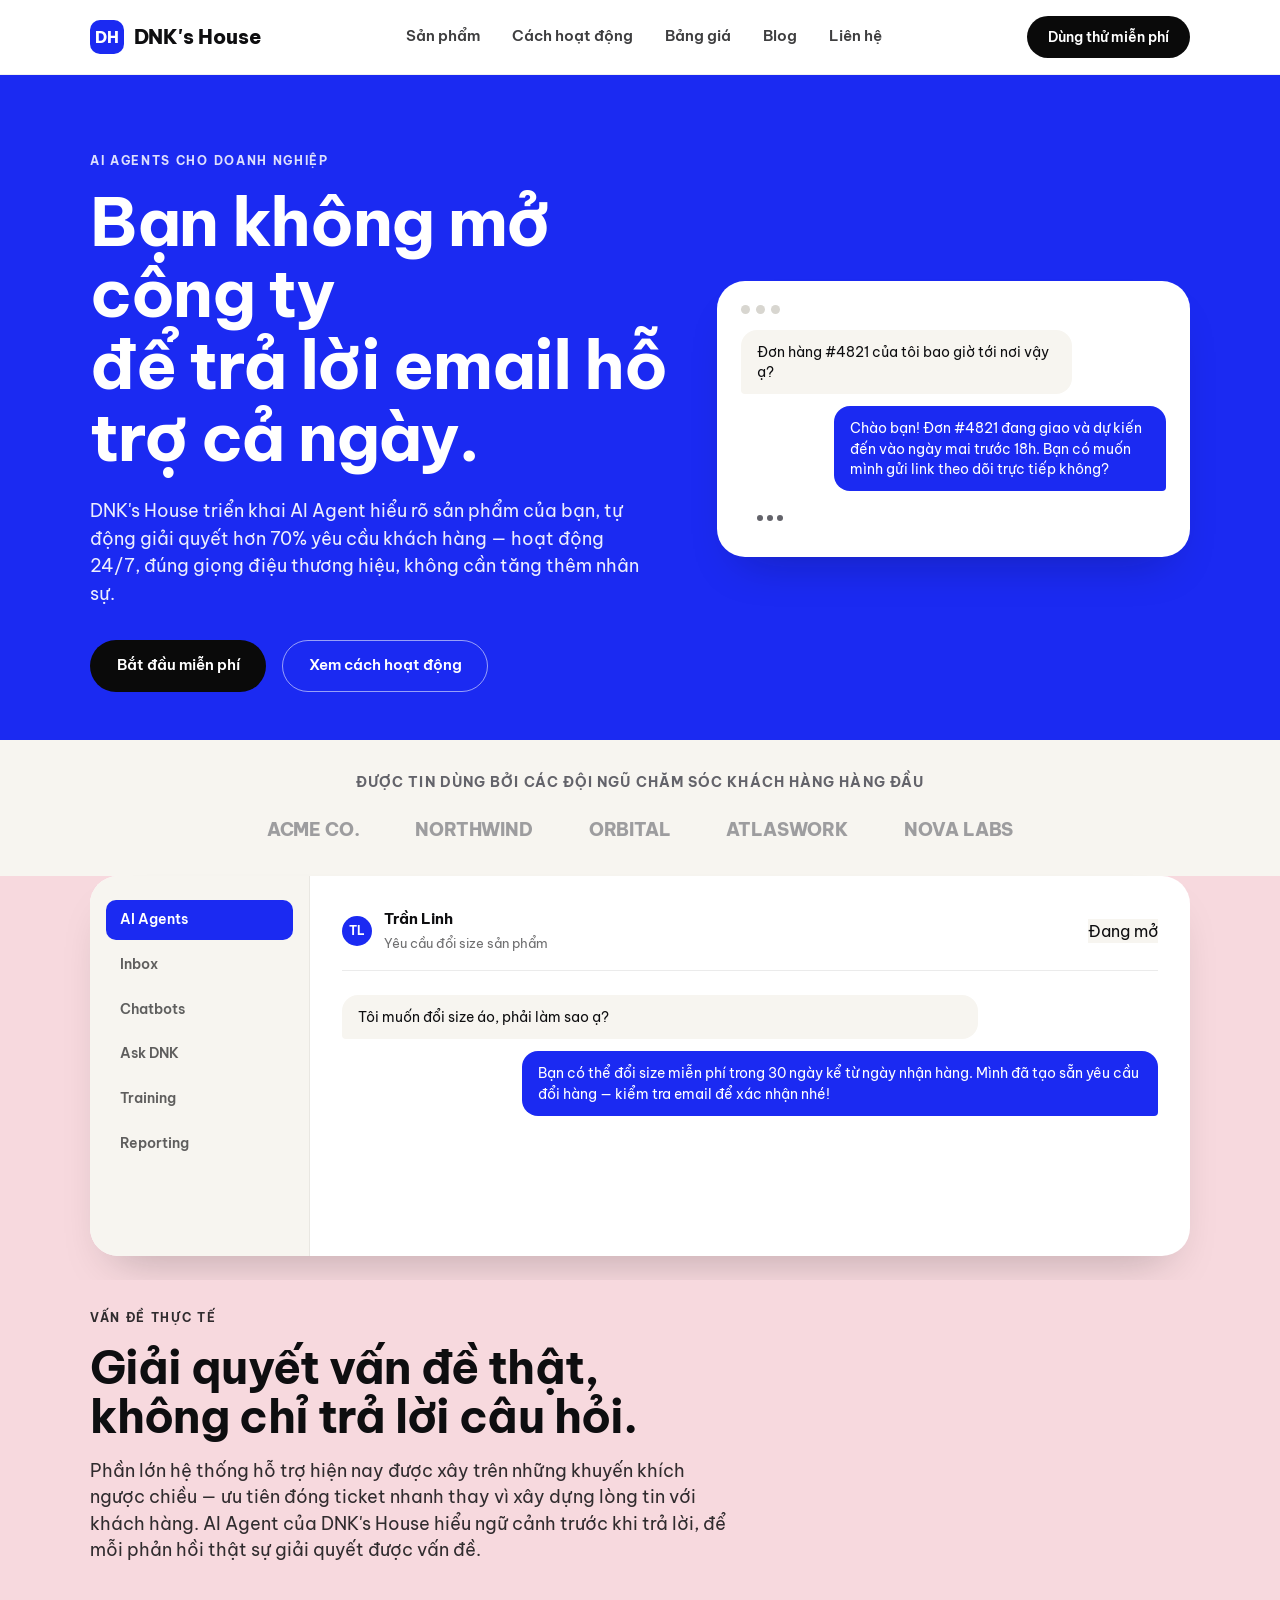
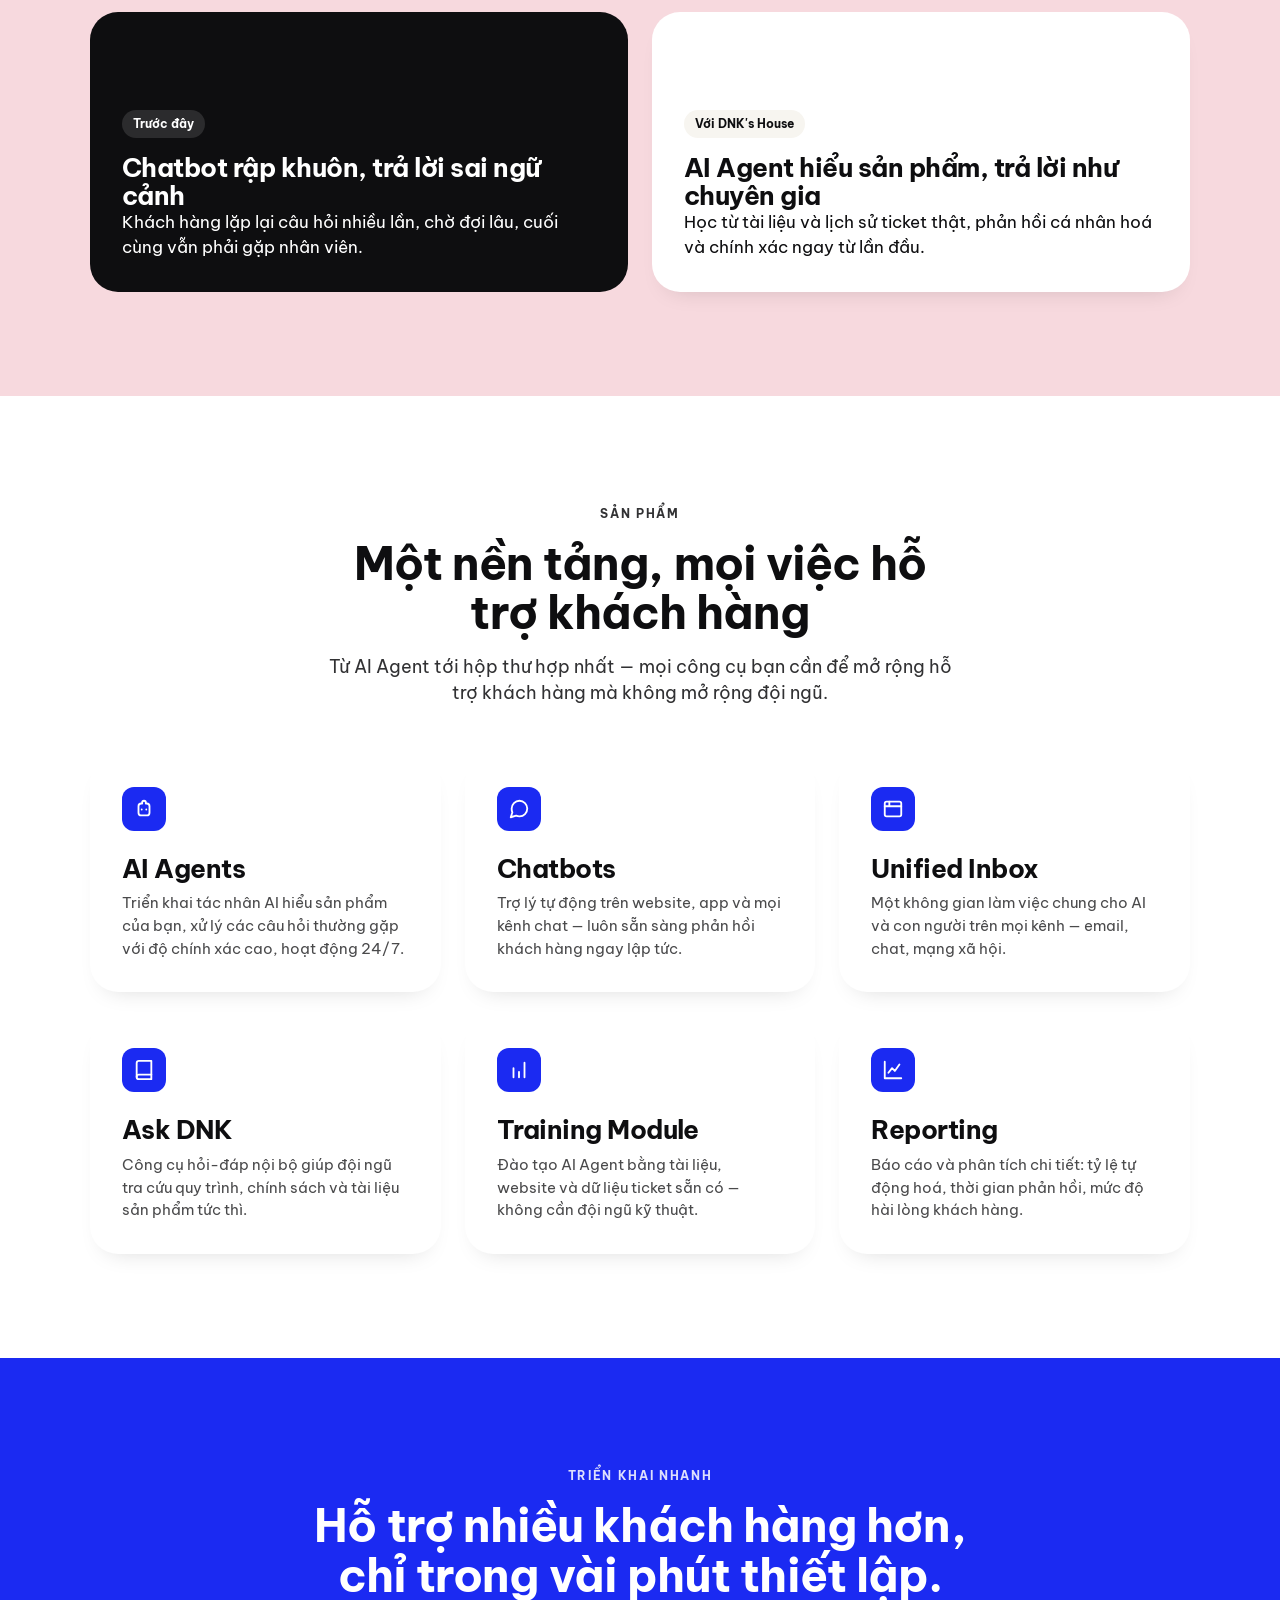
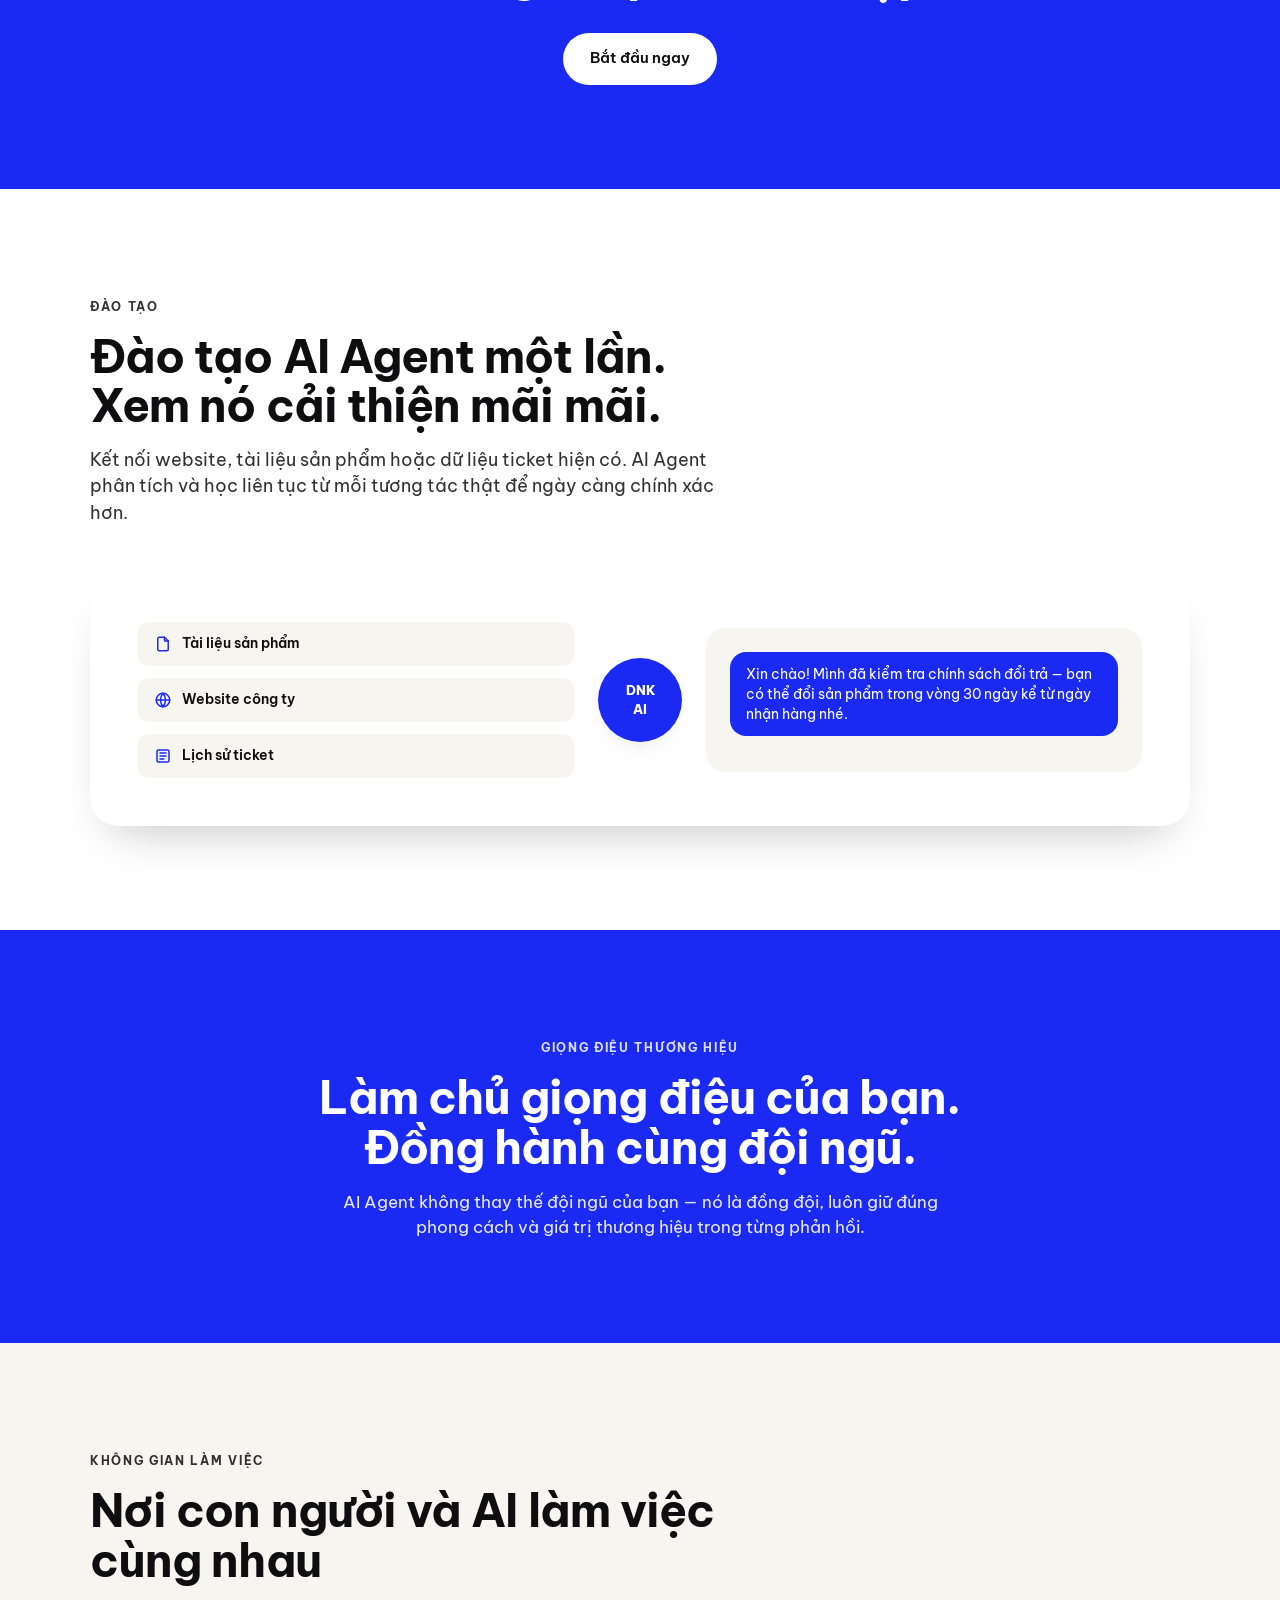
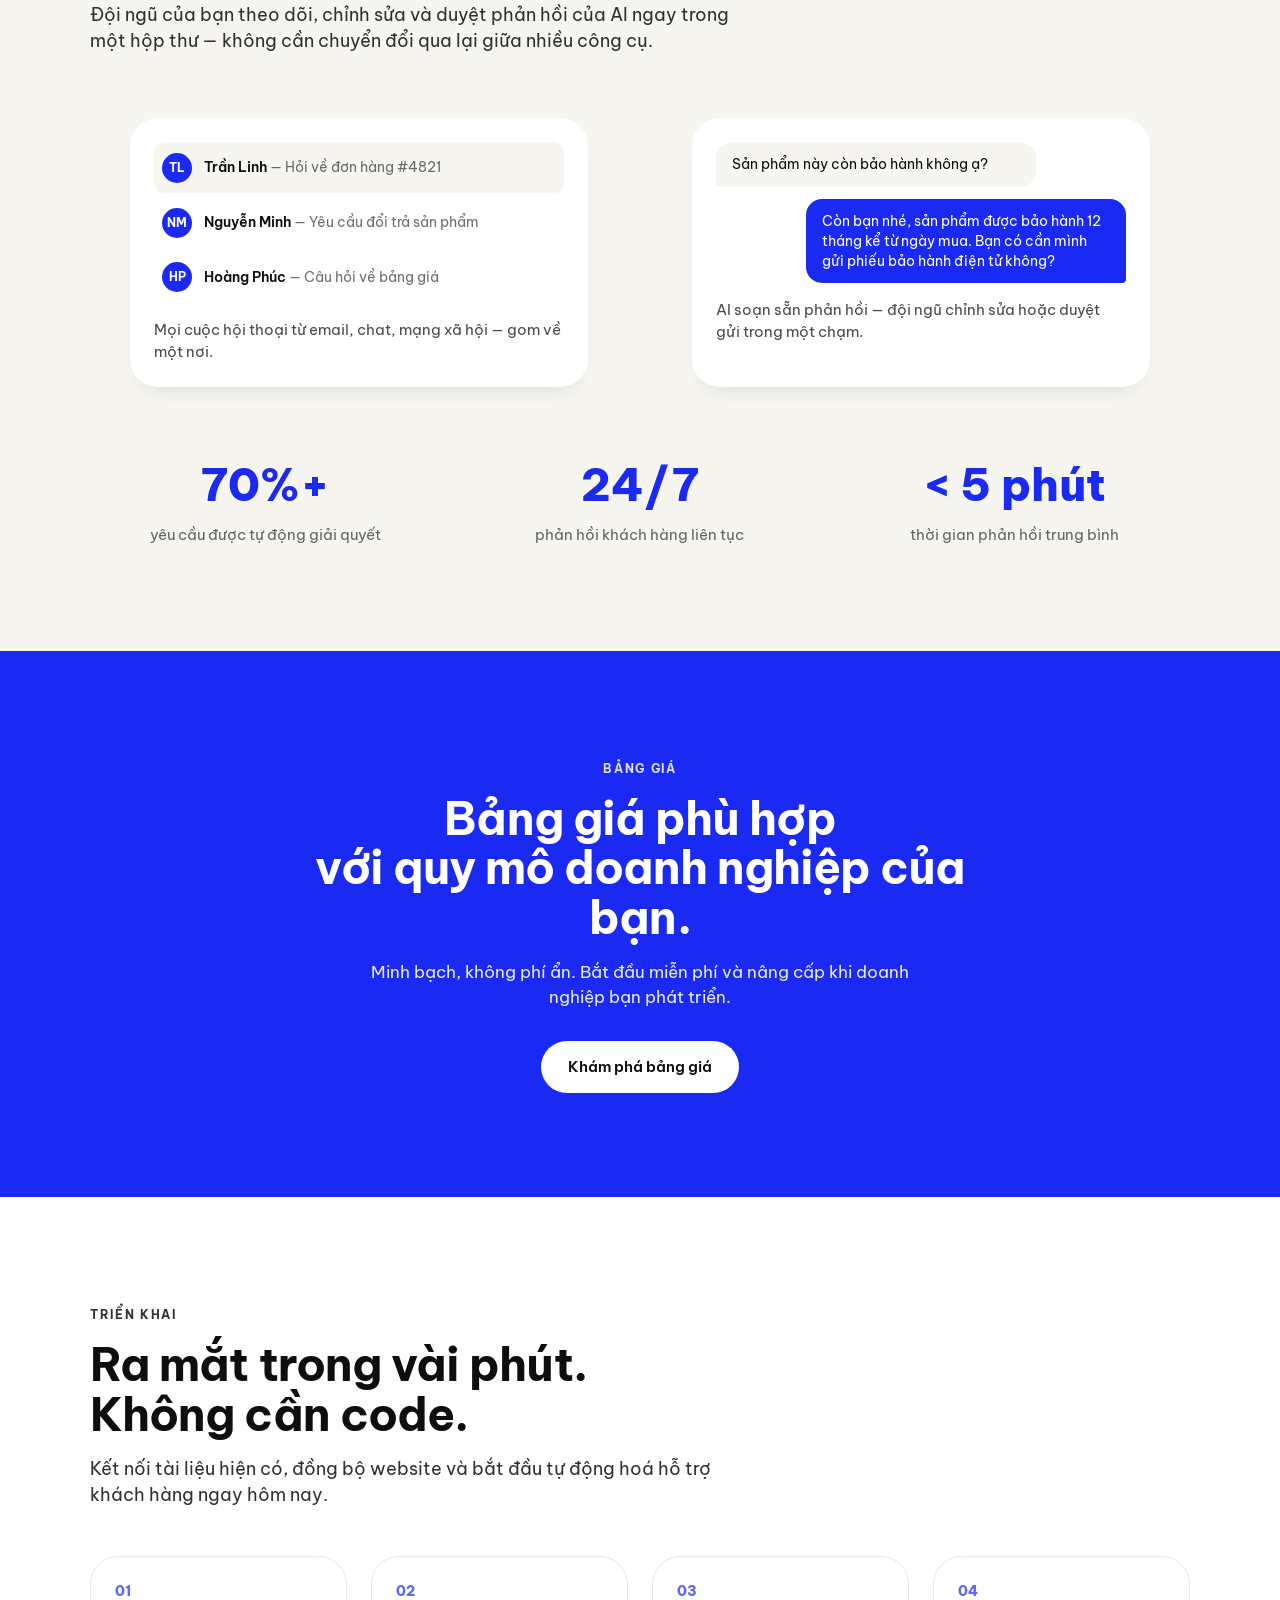
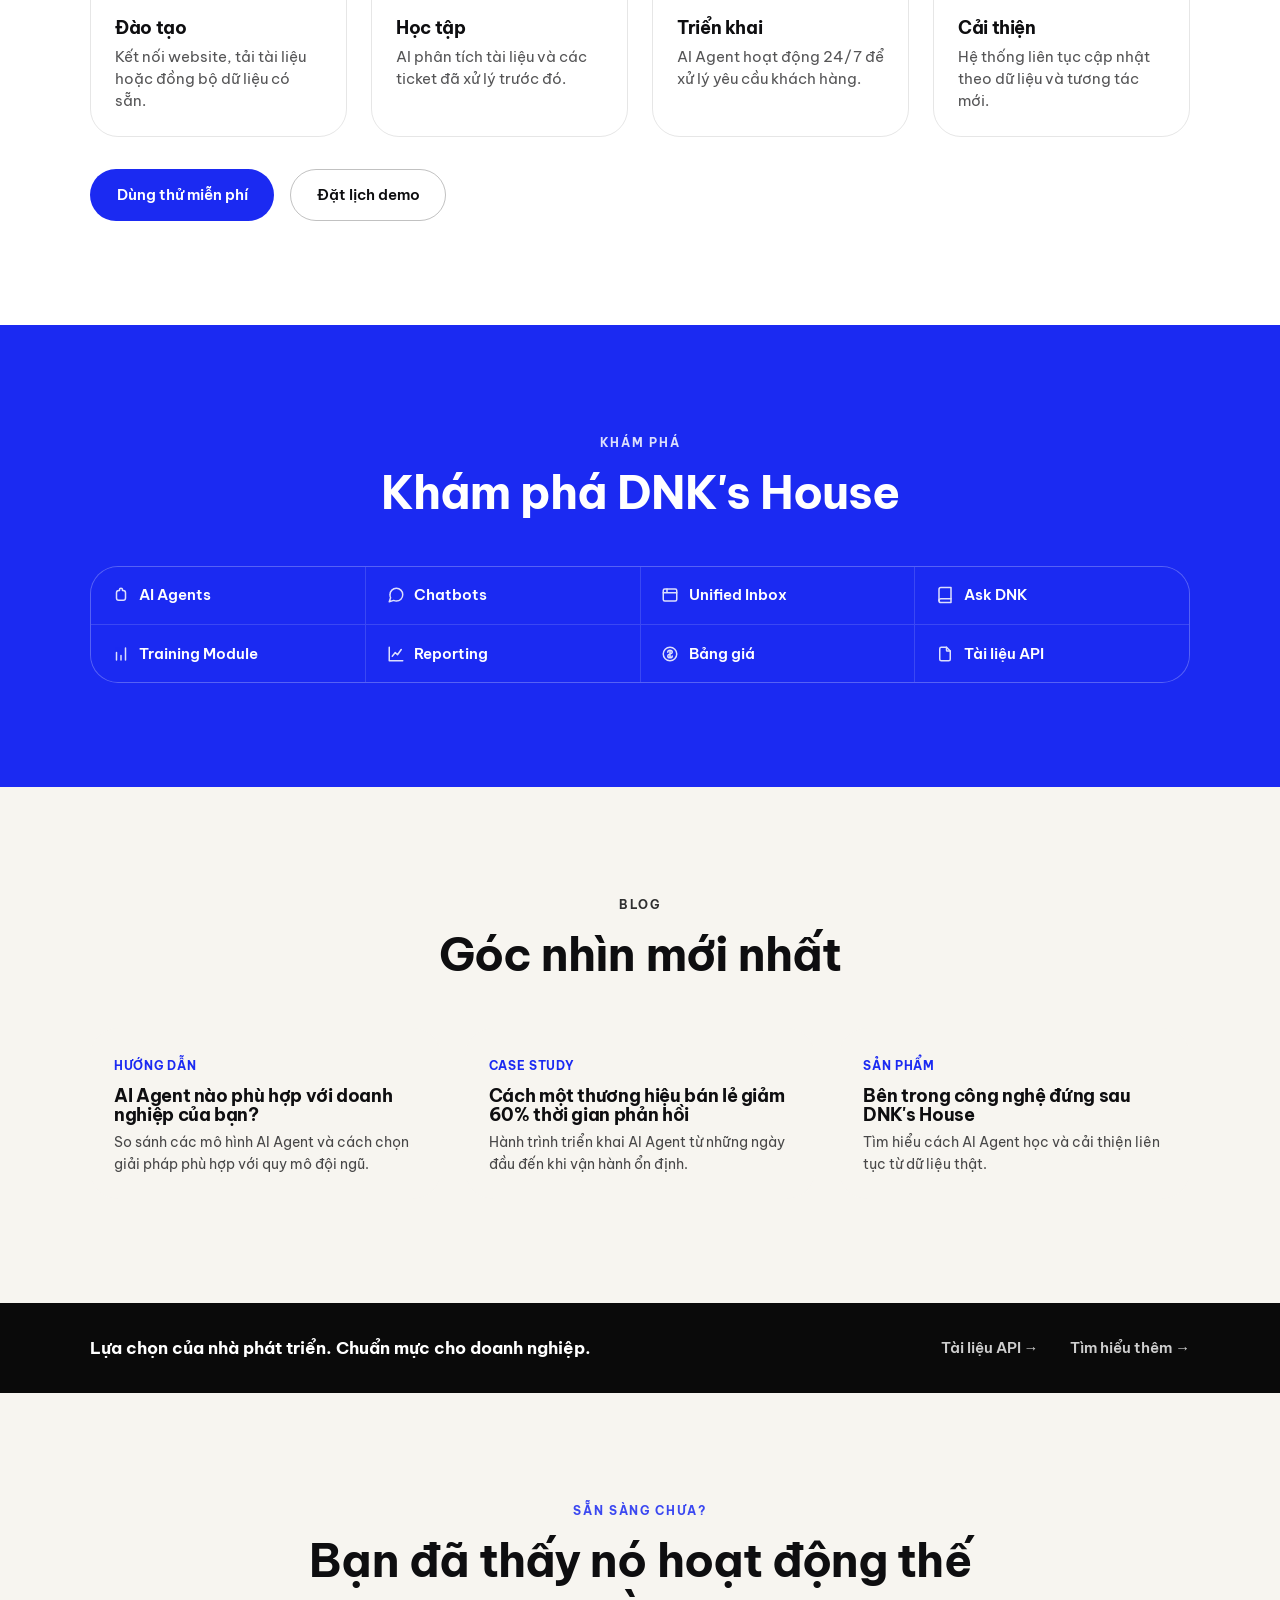
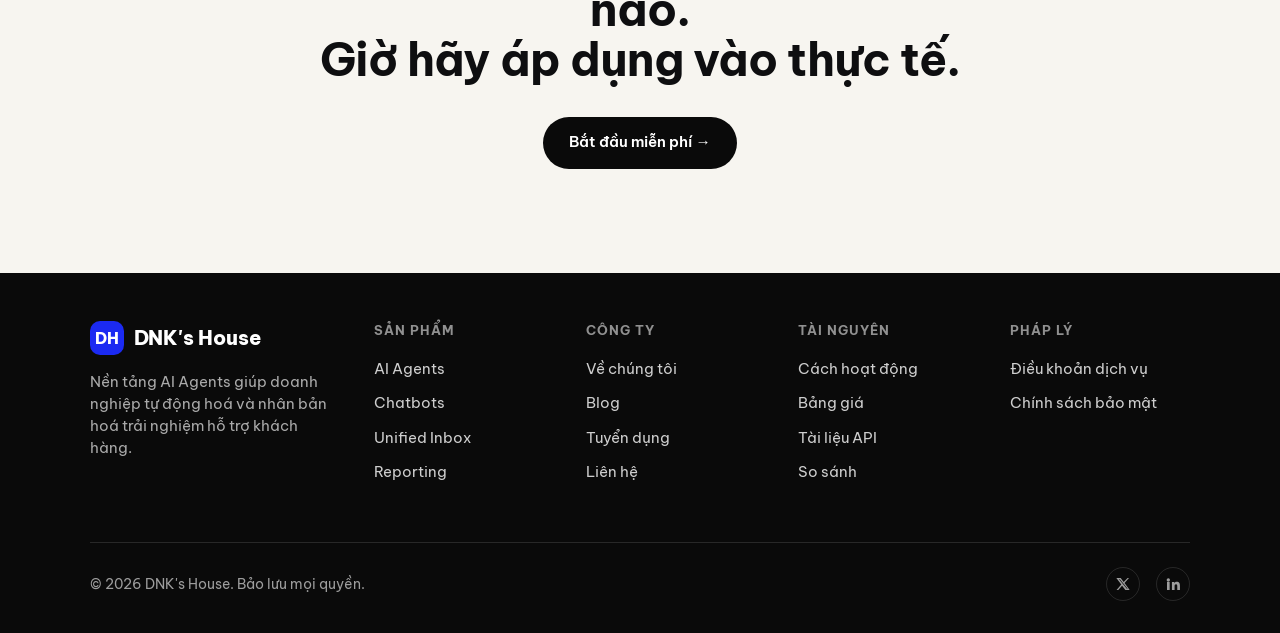
==== index.html @ c5219c75 "Khởi tạo website" ====
<!DOCTYPE html>
<html lang="vi">

<head>
  <meta charset="UTF-8" />
  <meta name="viewport" content="width=device-width, initial-scale=1.0" />
  <title>DNK's House — AI Agents cho doanh nghiệp</title>
  <meta name="description"
    content="DNK's House triển khai AI Agent hiểu sản phẩm của bạn, tự động giải quyết hơn 70% yêu cầu hỗ trợ khách hàng — hoạt động 24/7, đúng giọng thương hiệu." />
  <link rel="preconnect" href="https://fonts.googleapis.com">
  <link rel="preconnect" href="https://fonts.gstatic.com" crossorigin>
  <link href="https://fonts.googleapis.com/css2?family=Be+Vietnam+Pro:wght@400;500;600;700;800&display=swap"
    rel="stylesheet">
  <link rel="stylesheet" href="assets/css/tokens.css" />
  <link rel="stylesheet" href="assets/css/base.css" />
  <link rel="stylesheet" href="assets/css/components.css" />
</head>

<body>
  <a class="visually-hidden" href="#main">Bỏ qua tới nội dung chính</a>

  <header class="navbar">
    <div class="container">
      <a href="#" class="logo">
        <span class="logo-mark">DH</span>
        DNK's House
      </a>

      <nav class="nav-links" id="nav-links">
        <a href="#features">Sản phẩm</a>
        <a href="#how-it-works">Cách hoạt động</a>
        <a href="#pricing">Bảng giá</a>
        <a href="#insights">Blog</a>
        <a href="pages/contact.html">Liên hệ</a>
      </nav>

      <div class="nav-actions">
        <a href="pages/contact.html" class="btn btn-black btn-sm">Dùng thử miễn phí</a>
        <button class="nav-toggle" aria-label="Mở menu" aria-expanded="false" aria-controls="nav-links">
          <svg viewBox="0 0 24 24" fill="none" stroke="currentColor" stroke-width="2" stroke-linecap="round">
            <line x1="3" y1="6" x2="21" y2="6" />
            <line x1="3" y1="12" x2="21" y2="12" />
            <line x1="3" y1="18" x2="21" y2="18" />
          </svg>
        </button>
      </div>
    </div>
  </header>

  <main id="main">
    <!-- HERO -->
    <section class="section hero section-blue">
      <div class="container hero-grid">
        <div class="reveal">
          <span class="eyebrow">AI AGENTS CHO DOANH NGHIỆP</span>
          <h1>Bạn không mở công ty<br />để trả lời email hỗ trợ cả ngày.</h1>
          <p class="hero-sub">
            DNK's House triển khai AI Agent hiểu rõ sản phẩm của bạn, tự động giải quyết hơn 70% yêu cầu khách
            hàng — hoạt động 24/7, đúng giọng điệu thương hiệu, không cần tăng thêm nhân sự.
          </p>
          <div class="cta-row">
            <a href="pages/contact.html" class="btn btn-black">Bắt đầu miễn phí</a>
            <a href="#how-it-works" class="btn btn-outline-light">Xem cách hoạt động</a>
          </div>
        </div>

        <div class="hero-visual reveal" style="--reveal-delay:.15s">
          <div class="mockup-frame">
            <div class="mockup-dots"><span></span><span></span><span></span></div>
            <div class="chat-bubble from-user">Đơn hàng #4821 của tôi bao giờ tới nơi vậy ạ?</div>
            <div class="chat-bubble from-agent">Chào bạn! Đơn #4821 đang giao và dự kiến đến vào ngày mai trước
              18h. Bạn có muốn mình gửi link theo dõi trực tiếp không?</div>
            <div class="chat-typing"><span></span><span></span><span></span></div>
          </div>
        </div>
      </div>
    </section>

    <!-- LOGO STRIP -->
    <section class="section-cream logo-strip">
      <div class="container reveal">
        <p>Được tin dùng bởi các đội ngũ chăm sóc khách hàng hàng đầu</p>
        <div class="logo-row">
          <span>ACME CO.</span>
          <span>NORTHWIND</span>
          <span>ORBITAL</span>
          <span>ATLASWORK</span>
          <span>NOVA&nbsp;LABS</span>
        </div>
      </div>
    </section>

    <!-- PRODUCT SHOWCASE -->
    <section class="section-pink product-showcase">
      <div class="container reveal">
        <div class="product-frame">
          <aside class="product-sidebar">
            <div class="product-sidebar-item active">AI Agents</div>
            <div class="product-sidebar-item">Inbox</div>
            <div class="product-sidebar-item">Chatbots</div>
            <div class="product-sidebar-item">Ask DNK</div>
            <div class="product-sidebar-item">Training</div>
            <div class="product-sidebar-item">Reporting</div>
          </aside>
          <div class="product-panel">
            <div class="product-panel-header">
              <span class="avatar">TL</span>
              <div>
                <strong>Trần Linh</strong>
                <span class="product-panel-sub">Yêu cầu đổi size sản phẩm</span>
              </div>
              <span class="tag" style="margin-left:auto;background:var(--color-cream)">Đang mở</span>
            </div>
            <div class="chat-bubble from-user">Tôi muốn đổi size áo, phải làm sao ạ?</div>
            <div class="chat-bubble from-agent">Bạn có thể đổi size miễn phí trong 30 ngày kể từ ngày nhận
              hàng. Mình đã tạo sẵn yêu cầu đổi hàng — kiểm tra email để xác nhận nhé!</div>
          </div>
        </div>
      </div>
    </section>

    <!-- PROBLEM -> SOLUTION -->
    <section class="section section-pink tight-top" id="solution">
      <div class="container">
        <div class="section-head reveal">
          <span class="eyebrow">VẤN ĐỀ THỰC TẾ</span>
          <h2>Giải quyết vấn đề thật,<br />không chỉ trả lời câu hỏi.</h2>
          <p>Phần lớn hệ thống hỗ trợ hiện nay được xây trên những khuyến khích ngược chiều — ưu tiên đóng ticket
            nhanh thay vì xây dựng lòng tin với khách hàng. AI Agent của DNK's House hiểu ngữ cảnh trước khi trả
            lời, để mỗi phản hồi thật sự giải quyết được vấn đề.</p>
        </div>

        <div class="split-cards">
          <div class="split-card card-dark reveal">
            <span class="tag">Trước đây</span>
            <h3>Chatbot rập khuôn, trả lời sai ngữ cảnh</h3>
            <p>Khách hàng lặp lại câu hỏi nhiều lần, chờ đợi lâu, cuối cùng vẫn phải gặp nhân viên.</p>
          </div>
          <div class="split-card card-light reveal" style="--reveal-delay:.1s">
            <span class="tag">Với DNK's House</span>
            <h3>AI Agent hiểu sản phẩm, trả lời như chuyên gia</h3>
            <p>Học từ tài liệu và lịch sử ticket thật, phản hồi cá nhân hoá và chính xác ngay từ lần đầu.</p>
          </div>
        </div>
      </div>
    </section>

    <!-- FEATURES -->
    <section class="section section-white" id="features">
      <div class="container">
        <div class="section-head centered reveal">
          <span class="eyebrow">SẢN PHẨM</span>
          <h2>Một nền tảng, mọi việc hỗ trợ khách hàng</h2>
          <p>Từ AI Agent tới hộp thư hợp nhất — mọi công cụ bạn cần để mở rộng hỗ trợ khách hàng mà không mở rộng
            đội ngũ.</p>
        </div>

        <div class="feature-grid">
          <article class="feature-card reveal">
            <div class="feature-icon">
              <svg viewBox="0 0 24 24" fill="none" stroke="currentColor" stroke-width="2" stroke-linecap="round"
                stroke-linejoin="round">
                <path d="M12 3a2 2 0 0 1 2 2v1h1a3 3 0 0 1 3 3v7a3 3 0 0 1-3 3H9a3 3 0 0 1-3-3V9a3 3 0 0 1 3-3h1V5a2 2 0 0 1 2-2Z" />
                <circle cx="9.5" cy="12.5" r="1" fill="currentColor" stroke="none" />
                <circle cx="14.5" cy="12.5" r="1" fill="currentColor" stroke="none" />
              </svg>
            </div>
            <h3>AI Agents</h3>
            <p>Triển khai tác nhân AI hiểu sản phẩm của bạn, xử lý các câu hỏi thường gặp với độ chính xác cao,
              hoạt động 24/7.</p>
          </article>

          <article class="feature-card reveal" style="--reveal-delay:.08s">
            <div class="feature-icon">
              <svg viewBox="0 0 24 24" fill="none" stroke="currentColor" stroke-width="2" stroke-linecap="round"
                stroke-linejoin="round">
                <path d="M21 11.5a8.38 8.38 0 0 1-8.5 8.5c-1.3 0-2.5-.3-3.6-.8L3 21l1.8-5.4A8.38 8.38 0 0 1 4 11.5 8.5 8.5 0 1 1 21 11.5Z" />
              </svg>
            </div>
            <h3>Chatbots</h3>
            <p>Trợ lý tự động trên website, app và mọi kênh chat — luôn sẵn sàng phản hồi khách hàng ngay lập
              tức.</p>
          </article>

          <article class="feature-card reveal" style="--reveal-delay:.16s">
            <div class="feature-icon">
              <svg viewBox="0 0 24 24" fill="none" stroke="currentColor" stroke-width="2" stroke-linecap="round"
                stroke-linejoin="round">
                <rect x="3" y="4" width="18" height="16" rx="2" />
                <path d="M3 9h18M8 4v5" />
              </svg>
            </div>
            <h3>Unified Inbox</h3>
            <p>Một không gian làm việc chung cho AI và con người trên mọi kênh — email, chat, mạng xã hội.</p>
          </article>

          <article class="feature-card reveal">
            <div class="feature-icon">
              <svg viewBox="0 0 24 24" fill="none" stroke="currentColor" stroke-width="2" stroke-linecap="round"
                stroke-linejoin="round">
                <path d="M4 19.5A2.5 2.5 0 0 1 6.5 17H20" />
                <path d="M6.5 2H20v20H6.5A2.5 2.5 0 0 1 4 19.5v-15A2.5 2.5 0 0 1 6.5 2Z" />
              </svg>
            </div>
            <h3>Ask DNK</h3>
            <p>Công cụ hỏi-đáp nội bộ giúp đội ngũ tra cứu quy trình, chính sách và tài liệu sản phẩm tức thì.</p>
          </article>

          <article class="feature-card reveal" style="--reveal-delay:.08s">
            <div class="feature-icon">
              <svg viewBox="0 0 24 24" fill="none" stroke="currentColor" stroke-width="2" stroke-linecap="round"
                stroke-linejoin="round">
                <path d="M12 20v-6M6 20V10M18 20V4" />
              </svg>
            </div>
            <h3>Training Module</h3>
            <p>Đào tạo AI Agent bằng tài liệu, website và dữ liệu ticket sẵn có — không cần đội ngũ kỹ thuật.</p>
          </article>

          <article class="feature-card reveal" style="--reveal-delay:.16s">
            <div class="feature-icon">
              <svg viewBox="0 0 24 24" fill="none" stroke="currentColor" stroke-width="2" stroke-linecap="round"
                stroke-linejoin="round">
                <path d="M3 3v18h18" />
                <path d="M7 15l4-5 3 3 5-7" />
              </svg>
            </div>
            <h3>Reporting</h3>
            <p>Báo cáo và phân tích chi tiết: tỷ lệ tự động hoá, thời gian phản hồi, mức độ hài lòng khách hàng.
            </p>
          </article>
        </div>
      </div>
    </section>

    <!-- CTA BANNER -->
    <section class="section section-blue">
      <div class="container final-cta reveal">
        <span class="eyebrow">TRIỂN KHAI NHANH</span>
        <h2>Hỗ trợ nhiều khách hàng hơn,<br />chỉ trong vài phút thiết lập.</h2>
        <div class="cta-row centered">
          <a href="pages/contact.html" class="btn btn-white">Bắt đầu ngay</a>
        </div>
      </div>
    </section>

    <!-- TRAINING / KNOWLEDGE -->
    <section class="section section-white" id="how-it-works">
      <div class="container">
        <div class="section-head reveal">
          <span class="eyebrow">ĐÀO TẠO</span>
          <h2>Đào tạo AI Agent một lần.<br />Xem nó cải thiện mãi mãi.</h2>
          <p>Kết nối website, tài liệu sản phẩm hoặc dữ liệu ticket hiện có. AI Agent phân tích và học liên tục
            từ mỗi tương tác thật để ngày càng chính xác hơn.</p>
        </div>

        <div class="knowledge-visual reveal">
          <div class="source-list">
            <div class="source-item">
              <svg viewBox="0 0 24 24" fill="none" stroke="currentColor" stroke-width="2"
                stroke-linecap="round" stroke-linejoin="round">
                <path d="M14 3v4a1 1 0 0 0 1 1h4" />
                <path d="M17 21H7a2 2 0 0 1-2-2V5a2 2 0 0 1 2-2h7l5 5v11a2 2 0 0 1-2 2Z" />
              </svg>
              Tài liệu sản phẩm
            </div>
            <div class="source-item">
              <svg viewBox="0 0 24 24" fill="none" stroke="currentColor" stroke-width="2"
                stroke-linecap="round" stroke-linejoin="round">
                <circle cx="12" cy="12" r="9" />
                <path d="M3 12h18M12 3a14 14 0 0 1 0 18M12 3a14 14 0 0 0 0 18" />
              </svg>
              Website công ty
            </div>
            <div class="source-item">
              <svg viewBox="0 0 24 24" fill="none" stroke="currentColor" stroke-width="2"
                stroke-linecap="round" stroke-linejoin="round">
                <path d="M8 12h8M8 16h5M8 8h8" />
                <rect x="4" y="4" width="16" height="16" rx="2" />
              </svg>
              Lịch sử ticket
            </div>
          </div>

          <div class="hub">DNK<br />AI</div>

          <div class="output-card">
            <div class="chat-bubble from-agent" style="margin-left:0;border-radius:16px;">
              Xin chào! Mình đã kiểm tra chính sách đổi trả — bạn có thể đổi sản phẩm trong vòng 30 ngày kể từ
              ngày nhận hàng nhé.
            </div>
          </div>
        </div>
      </div>
    </section>

    <!-- TONE BANNER -->
    <section class="section section-blue">
      <div class="container final-cta reveal">
        <span class="eyebrow">GIỌNG ĐIỆU THƯƠNG HIỆU</span>
        <h2>Làm chủ giọng điệu của bạn.<br />Đồng hành cùng đội ngũ.</h2>
        <p style="max-width:56ch;margin-inline:auto;opacity:.9;margin-top:1rem;">AI Agent không thay thế đội ngũ
          của bạn — nó là đồng đội, luôn giữ đúng phong cách và giá trị thương hiệu trong từng phản hồi.</p>
      </div>
    </section>

    <!-- WORKSPACE -->
    <section class="section section-cream">
      <div class="container">
        <div class="section-head reveal">
          <span class="eyebrow">KHÔNG GIAN LÀM VIỆC</span>
          <h2>Nơi con người và AI làm việc cùng nhau</h2>
          <p>Đội ngũ của bạn theo dõi, chỉnh sửa và duyệt phản hồi của AI ngay trong một hộp thư — không cần
            chuyển đổi qua lại giữa nhiều công cụ.</p>
        </div>

        <div class="workspace-grid">
          <figure class="inbox-card reveal">
            <div class="inbox-row active">
              <div class="avatar">TL</div>
              <div>Trần Linh <span class="snippet">— Hỏi về đơn hàng #4821</span></div>
            </div>
            <div class="inbox-row">
              <div class="avatar">NM</div>
              <div>Nguyễn Minh <span class="snippet">— Yêu cầu đổi trả sản phẩm</span></div>
            </div>
            <div class="inbox-row">
              <div class="avatar">HP</div>
              <div>Hoàng Phúc <span class="snippet">— Câu hỏi về bảng giá</span></div>
            </div>
            <figcaption>Mọi cuộc hội thoại từ email, chat, mạng xã hội — gom về một nơi.</figcaption>
          </figure>

          <figure class="inbox-card reveal" style="--reveal-delay:.1s">
            <div class="chat-bubble from-user">Sản phẩm này còn bảo hành không ạ?</div>
            <div class="chat-bubble from-agent">Còn bạn nhé, sản phẩm được bảo hành 12 tháng kể từ ngày mua.
              Bạn có cần mình gửi phiếu bảo hành điện tử không?</div>
            <figcaption class="workspace-caption">AI soạn sẵn phản hồi — đội ngũ chỉnh sửa hoặc duyệt gửi
              trong một chạm.</figcaption>
          </figure>
        </div>

        <div class="stats-row">
          <div class="stat reveal">
            <div class="stat-number">70%+</div>
            <div class="stat-label">yêu cầu được tự động giải quyết</div>
          </div>
          <div class="stat reveal" style="--reveal-delay:.08s">
            <div class="stat-number">24/7</div>
            <div class="stat-label">phản hồi khách hàng liên tục</div>
          </div>
          <div class="stat reveal" style="--reveal-delay:.16s">
            <div class="stat-number">&lt; 5 phút</div>
            <div class="stat-label">thời gian phản hồi trung bình</div>
          </div>
        </div>
      </div>
    </section>

    <!-- PRICING CTA -->
    <section class="section section-blue" id="pricing">
      <div class="container final-cta reveal">
        <span class="eyebrow">BẢNG GIÁ</span>
        <h2>Bảng giá phù hợp<br />với quy mô doanh nghiệp của bạn.</h2>
        <p style="max-width:52ch;margin-inline:auto;opacity:.9;margin-top:1rem;">Minh bạch, không phí ẩn. Bắt
          đầu miễn phí và nâng cấp khi doanh nghiệp bạn phát triển.</p>
        <div class="cta-row centered">
          <a href="pages/contact.html" class="btn btn-white">Khám phá bảng giá</a>
        </div>
      </div>
    </section>

    <!-- LAUNCH -->
    <section class="section section-white">
      <div class="container">
        <div class="section-head reveal">
          <span class="eyebrow">TRIỂN KHAI</span>
          <h2>Ra mắt trong vài phút.<br />Không cần code.</h2>
          <p>Kết nối tài liệu hiện có, đồng bộ website và bắt đầu tự động hoá hỗ trợ khách hàng ngay hôm nay.</p>
        </div>

        <div class="steps-grid" style="margin-top:var(--space-6)">
          <div class="step reveal" style="border-color:rgba(10,10,10,.1)">
            <div class="step-number" style="color:var(--color-blue)">01</div>
            <h3 style="color:var(--color-ink)">Đào tạo</h3>
            <p style="color:var(--color-ink);opacity:.7">Kết nối website, tải tài liệu hoặc đồng bộ dữ liệu có
              sẵn.</p>
          </div>
          <div class="step reveal" style="border-color:rgba(10,10,10,.1);--reveal-delay:.08s">
            <div class="step-number" style="color:var(--color-blue)">02</div>
            <h3 style="color:var(--color-ink)">Học tập</h3>
            <p style="color:var(--color-ink);opacity:.7">AI phân tích tài liệu và các ticket đã xử lý trước đó.
            </p>
          </div>
          <div class="step reveal" style="border-color:rgba(10,10,10,.1);--reveal-delay:.16s">
            <div class="step-number" style="color:var(--color-blue)">03</div>
            <h3 style="color:var(--color-ink)">Triển khai</h3>
            <p style="color:var(--color-ink);opacity:.7">AI Agent hoạt động 24/7 để xử lý yêu cầu khách hàng.</p>
          </div>
          <div class="step reveal" style="border-color:rgba(10,10,10,.1);--reveal-delay:.24s">
            <div class="step-number" style="color:var(--color-blue)">04</div>
            <h3 style="color:var(--color-ink)">Cải thiện</h3>
            <p style="color:var(--color-ink);opacity:.7">Hệ thống liên tục cập nhật theo dữ liệu và tương tác
              mới.</p>
          </div>
        </div>

        <div class="cta-row reveal">
          <a href="pages/contact.html" class="btn btn-blue">Dùng thử miễn phí</a>
          <a href="pages/contact.html" class="btn btn-outline-light" style="color:var(--color-ink);border-color:rgba(10,10,10,.25)">Đặt lịch demo</a>
        </div>
      </div>
    </section>

    <!-- EXPLORE -->
    <section class="section section-blue explore">
      <div class="container">
        <div class="section-head centered reveal">
          <span class="eyebrow">KHÁM PHÁ</span>
          <h2>Khám phá DNK's House</h2>
        </div>

        <div class="explore-grid reveal">
          <a href="#features" class="explore-item">
            <svg viewBox="0 0 24 24" fill="none" stroke="currentColor" stroke-width="2" stroke-linecap="round" stroke-linejoin="round"><path d="M12 3a2 2 0 0 1 2 2v1h1a3 3 0 0 1 3 3v7a3 3 0 0 1-3 3H9a3 3 0 0 1-3-3V9a3 3 0 0 1 3-3h1V5a2 2 0 0 1 2-2Z" /></svg>
            AI Agents
          </a>
          <a href="#features" class="explore-item">
            <svg viewBox="0 0 24 24" fill="none" stroke="currentColor" stroke-width="2" stroke-linecap="round" stroke-linejoin="round"><path d="M21 11.5a8.38 8.38 0 0 1-8.5 8.5c-1.3 0-2.5-.3-3.6-.8L3 21l1.8-5.4A8.38 8.38 0 0 1 4 11.5 8.5 8.5 0 1 1 21 11.5Z" /></svg>
            Chatbots
          </a>
          <a href="#features" class="explore-item">
            <svg viewBox="0 0 24 24" fill="none" stroke="currentColor" stroke-width="2" stroke-linecap="round" stroke-linejoin="round"><rect x="3" y="4" width="18" height="16" rx="2" /><path d="M3 9h18M8 4v5" /></svg>
            Unified Inbox
          </a>
          <a href="#features" class="explore-item">
            <svg viewBox="0 0 24 24" fill="none" stroke="currentColor" stroke-width="2" stroke-linecap="round" stroke-linejoin="round"><path d="M4 19.5A2.5 2.5 0 0 1 6.5 17H20" /><path d="M6.5 2H20v20H6.5A2.5 2.5 0 0 1 4 19.5v-15A2.5 2.5 0 0 1 6.5 2Z" /></svg>
            Ask DNK
          </a>
          <a href="#how-it-works" class="explore-item">
            <svg viewBox="0 0 24 24" fill="none" stroke="currentColor" stroke-width="2" stroke-linecap="round" stroke-linejoin="round"><path d="M12 20v-6M6 20V10M18 20V4" /></svg>
            Training Module
          </a>
          <a href="#features" class="explore-item">
            <svg viewBox="0 0 24 24" fill="none" stroke="currentColor" stroke-width="2" stroke-linecap="round" stroke-linejoin="round"><path d="M3 3v18h18" /><path d="M7 15l4-5 3 3 5-7" /></svg>
            Reporting
          </a>
          <a href="#pricing" class="explore-item">
            <svg viewBox="0 0 24 24" fill="none" stroke="currentColor" stroke-width="2" stroke-linecap="round" stroke-linejoin="round"><circle cx="12" cy="12" r="9" /><path d="M12 7v10M9 9.5c0-1.4 1.3-2.5 3-2.5s3 1.1 3 2.5-1.3 2-3 2.5-3 1.1-3 2.5 1.3 2.5 3 2.5 3-1.1 3-2.5" /></svg>
            Bảng giá
          </a>
          <a href="#" class="explore-item">
            <svg viewBox="0 0 24 24" fill="none" stroke="currentColor" stroke-width="2" stroke-linecap="round" stroke-linejoin="round"><path d="M14 3v4a1 1 0 0 0 1 1h4" /><path d="M17 21H7a2 2 0 0 1-2-2V5a2 2 0 0 1 2-2h7l5 5v11a2 2 0 0 1-2 2Z" /></svg>
            Tài liệu API
          </a>
        </div>
      </div>
    </section>

    <!-- INSIGHTS -->
    <section class="section section-cream" id="insights">
      <div class="container">
        <div class="section-head centered reveal">
          <span class="eyebrow">BLOG</span>
          <h2>Góc nhìn mới nhất</h2>
        </div>

        <div class="insight-grid">
          <article class="insight-card reveal">
            <span class="tag">Hướng dẫn</span>
            <h3>AI Agent nào phù hợp với doanh nghiệp của bạn?</h3>
            <p>So sánh các mô hình AI Agent và cách chọn giải pháp phù hợp với quy mô đội ngũ.</p>
          </article>
          <article class="insight-card reveal" style="--reveal-delay:.08s">
            <span class="tag">Case study</span>
            <h3>Cách một thương hiệu bán lẻ giảm 60% thời gian phản hồi</h3>
            <p>Hành trình triển khai AI Agent từ những ngày đầu đến khi vận hành ổn định.</p>
          </article>
          <article class="insight-card reveal" style="--reveal-delay:.16s">
            <span class="tag">Sản phẩm</span>
            <h3>Bên trong công nghệ đứng sau DNK's House</h3>
            <p>Tìm hiểu cách AI Agent học và cải thiện liên tục từ dữ liệu thật.</p>
          </article>
        </div>
      </div>
    </section>

    <!-- DEVELOPER BAND -->
    <section class="section-black dev-band">
      <div class="container dev-band-inner reveal">
        <p>Lựa chọn của nhà phát triển. Chuẩn mực cho doanh nghiệp.</p>
        <div class="link-row">
          <a href="#" class="link-arrow">Tài liệu API →</a>
          <a href="#how-it-works" class="link-arrow">Tìm hiểu thêm →</a>
        </div>
      </div>
    </section>

    <!-- FINAL CTA -->
    <section class="section section-cream" id="cta-final">
      <div class="container final-cta reveal">
        <span class="eyebrow" style="color:var(--color-blue)">SẴN SÀNG CHƯA?</span>
        <h2>Bạn đã thấy nó hoạt động thế nào.<br />Giờ hãy áp dụng vào thực tế.</h2>
        <div class="cta-row centered">
          <a href="pages/contact.html" class="btn btn-black">Bắt đầu miễn phí →</a>
        </div>
      </div>
    </section>
  </main>

  <footer class="site-footer section-black">
    <div class="container">
      <div class="footer-top">
        <div class="footer-brand">
          <a href="#" class="logo" style="color:#fff">
            <span class="logo-mark">DH</span>
            DNK's House
          </a>
          <p>Nền tảng AI Agents giúp doanh nghiệp tự động hoá và nhân bản hoá trải nghiệm hỗ trợ khách hàng.</p>
        </div>

        <div class="footer-col">
          <h4>Sản phẩm</h4>
          <ul>
            <li><a href="#features">AI Agents</a></li>
            <li><a href="#features">Chatbots</a></li>
            <li><a href="#features">Unified Inbox</a></li>
            <li><a href="#features">Reporting</a></li>
          </ul>
        </div>

        <div class="footer-col">
          <h4>Công ty</h4>
          <ul>
            <li><a href="#">Về chúng tôi</a></li>
            <li><a href="#insights">Blog</a></li>
            <li><a href="#">Tuyển dụng</a></li>
            <li><a href="pages/contact.html">Liên hệ</a></li>
          </ul>
        </div>

        <div class="footer-col">
          <h4>Tài nguyên</h4>
          <ul>
            <li><a href="#how-it-works">Cách hoạt động</a></li>
            <li><a href="#pricing">Bảng giá</a></li>
            <li><a href="#">Tài liệu API</a></li>
            <li><a href="#">So sánh</a></li>
          </ul>
        </div>

        <div class="footer-col">
          <h4>Pháp lý</h4>
          <ul>
            <li><a href="#">Điều khoản dịch vụ</a></li>
            <li><a href="#">Chính sách bảo mật</a></li>
          </ul>
        </div>
      </div>

      <div class="footer-bottom">
        <span>© 2026 DNK's House. Bảo lưu mọi quyền.</span>
        <div class="social-icons">
          <a href="#" aria-label="Twitter / X">
            <svg viewBox="0 0 24 24" fill="currentColor">
              <path d="M18.9 3H21l-6.7 7.6L22 21h-6.4l-5-6.5-5.7 6.5H2.3l7.1-8.1L2 3h6.5l4.5 6 5.9-6Zm-1.1 16.1h1.2L7.3 4.8H6l11.8 14.3Z" />
            </svg>
          </a>
          <a href="#" aria-label="LinkedIn">
            <svg viewBox="0 0 24 24" fill="currentColor">
              <path d="M4.98 3.5a2.5 2.5 0 1 1 0 5 2.5 2.5 0 0 1 0-5ZM3 9h4v12H3V9Zm7 0h3.8v1.7h.05c.53-1 1.83-2.05 3.77-2.05 4.03 0 4.78 2.65 4.78 6.1V21h-4v-5.6c0-1.34-.02-3.06-1.86-3.06-1.87 0-2.16 1.46-2.16 2.96V21h-4V9Z" />
            </svg>
          </a>
        </div>
      </div>
    </div>
  </footer>

  <script src="assets/js/main.js"></script>
</body>

</html>
---- assets/css/tokens.css ----
/* ===== Design tokens — DNK's House ===== */
:root {
  /* Brand colors */
  --color-blue: #1b2af2;
  --color-blue-700: #121ecb;
  --color-blue-900: #0b1240;
  --color-pink: #f7d9de;
  --color-pink-600: #f0bcc6;
  --color-cream: #f7f5f0;
  --color-white: #ffffff;
  --color-black: #0a0a0a;
  --color-ink: #0e0e10;
  --color-gray-600: #63636a;
  --color-gray-300: #d8d6d0;
  --color-gray-100: #ececE6;
  --color-error: #d92d20;
  --color-error-bg: #fdf1f0;
  --color-success: #16a34a;

  /* Text-on-color */
  --on-blue: #ffffff;
  --on-black: #ffffff;
  --on-light: var(--color-ink);

  /* Typography */
  --font-sans: 'Be Vietnam Pro', 'Inter', -apple-system, BlinkMacSystemFont, 'Segoe UI', sans-serif;

  /* Radius */
  --radius-sm: 10px;
  --radius-md: 20px;
  --radius-lg: 28px;
  --radius-pill: 999px;

  /* Spacing scale */
  --space-1: 0.5rem;
  --space-2: 0.75rem;
  --space-3: 1rem;
  --space-4: 1.5rem;
  --space-5: 2rem;
  --space-6: 3rem;
  --space-7: 4.5rem;
  --space-8: 6.5rem;

  /* Layout */
  --container: 1180px;
  --container-pad: clamp(1.25rem, 4vw, 2.5rem);

  /* Shadow */
  --shadow-card: 0 24px 48px -24px rgba(10, 10, 10, 0.28);
  --shadow-soft: 0 12px 24px -16px rgba(10, 10, 10, 0.18);

  /* Motion */
  --ease-out: cubic-bezier(0.16, 1, 0.3, 1);
  --dur: 0.6s;
}
---- assets/css/base.css ----
/* ===== Base / reset ===== */
*,
*::before,
*::after {
  box-sizing: border-box;
}

html {
  -webkit-text-size-adjust: 100%;
  scroll-behavior: smooth;
}

body {
  margin: 0;
  font-family: var(--font-sans);
  color: var(--color-ink);
  background: var(--color-white);
  line-height: 1.5;
  -webkit-font-smoothing: antialiased;
}

img,
svg {
  display: block;
  max-width: 100%;
}

a {
  color: inherit;
  text-decoration: none;
}

button {
  font-family: inherit;
  cursor: pointer;
}

ul {
  margin: 0;
  padding: 0;
  list-style: none;
}

h1,
h2,
h3,
h4,
p {
  margin: 0;
}

h1,
h2,
h3 {
  font-weight: 700;
  letter-spacing: -0.02em;
  line-height: 1.08;
}

h1 {
  font-size: clamp(2.4rem, 5.2vw, 4.6rem);
}

h2 {
  font-size: clamp(1.9rem, 3.6vw, 3rem);
}

h3 {
  font-size: clamp(1.25rem, 2vw, 1.6rem);
}

p {
  font-size: 1.05rem;
}

.container {
  max-width: var(--container);
  margin-inline: auto;
  padding-inline: var(--container-pad);
}

.section {
  padding-block: var(--space-8);
  position: relative;
  overflow: clip;
}

.eyebrow {
  display: inline-block;
  font-size: 0.75rem;
  font-weight: 700;
  letter-spacing: 0.14em;
  text-transform: uppercase;
  margin-bottom: var(--space-3);
  opacity: 0.85;
}

.visually-hidden {
  position: absolute;
  width: 1px;
  height: 1px;
  overflow: hidden;
  clip: rect(0 0 0 0);
  white-space: nowrap;
}

/* Scroll-reveal animation */
.reveal {
  opacity: 0;
  transform: translateY(28px);
  transition: opacity var(--dur) var(--ease-out), transform var(--dur) var(--ease-out);
  transition-delay: var(--reveal-delay, 0s);
}

.reveal.is-visible {
  opacity: 1;
  transform: translateY(0);
}

@media (prefers-reduced-motion: reduce) {
  html {
    scroll-behavior: auto;
  }

  .reveal {
    opacity: 1;
    transform: none;
    transition: none;
  }
}
---- assets/css/components.css ----
/* ===== Buttons ===== */
.btn {
  display: inline-flex;
  align-items: center;
  gap: 0.5rem;
  padding: 0.85rem 1.6rem;
  border-radius: var(--radius-pill);
  font-weight: 600;
  font-size: 0.95rem;
  border: 1.5px solid transparent;
  transition: transform 0.3s var(--ease-out), box-shadow 0.3s var(--ease-out), background 0.25s var(--ease-out), border-color 0.25s var(--ease-out), color 0.25s var(--ease-out);
  white-space: nowrap;
}

.btn:hover {
  transform: translateY(-2px) scale(1.03);
  box-shadow: 0 10px 24px -8px rgba(10, 10, 10, 0.35);
}

.btn:active {
  transform: translateY(0) scale(0.98);
  box-shadow: none;
  transition-duration: 0.1s;
}

@media (prefers-reduced-motion: reduce) {
  .btn:hover {
    transform: none;
  }

  .btn:active {
    transform: none;
  }
}

.btn-black {
  background: var(--color-black);
  color: #fff;
}

.btn-black:hover {
  background: #1d1d1d;
}

.btn-blue {
  background: var(--color-blue);
  color: #fff;
}

.btn-blue:hover {
  background: var(--color-blue-700);
}

.btn-white {
  background: #fff;
  color: var(--color-ink);
}

.btn-white:hover {
  background: var(--color-cream);
}

.btn-outline-light {
  background: transparent;
  color: #fff;
  border-color: rgba(255, 255, 255, 0.55);
}

.btn-outline-light:hover {
  border-color: #fff;
  background: rgba(255, 255, 255, 0.1);
}

.btn-sm {
  padding: 0.6rem 1.25rem;
  font-size: 0.85rem;
}

/* ===== Navbar ===== */
.navbar {
  position: sticky;
  top: 0;
  z-index: 100;
  background: #fff;
  border-bottom: 1px solid rgba(10, 10, 10, 0.06);
}

.navbar .container {
  display: flex;
  align-items: center;
  justify-content: space-between;
  padding-block: 1rem;
}

.logo {
  display: flex;
  align-items: center;
  gap: 0.6rem;
  font-weight: 800;
  font-size: 1.26rem;
  letter-spacing: -0.01em;
}

.logo-mark {
  width: 34px;
  height: 34px;
  border-radius: 10px;
  background: var(--color-blue);
  display: inline-flex;
  align-items: center;
  justify-content: center;
  color: #fff;
  font-weight: 800;
  font-size: 1.02rem;
  flex-shrink: 0;
}

.nav-links {
  display: flex;
  align-items: center;
  gap: var(--space-5);
}

.nav-links a {
  font-size: 0.95rem;
  font-weight: 600;
  opacity: 0.8;
  transition: opacity 0.2s;
}

.nav-links a:hover {
  opacity: 1;
}

.nav-actions {
  display: flex;
  align-items: center;
  gap: var(--space-3);
}

.nav-toggle {
  display: none;
  background: none;
  border: none;
  padding: 0.4rem;
}

.nav-toggle svg {
  width: 26px;
  height: 26px;
}

/* ===== Section color blocks ===== */
.section-blue {
  background: var(--color-blue);
  color: #fff;
}

.section-pink {
  background: var(--color-pink);
  color: var(--color-ink);
}

.section-cream {
  background: var(--color-cream);
  color: var(--color-ink);
}

.section-white {
  background: #fff;
  color: var(--color-ink);
}

.section-black {
  background: var(--color-black);
  color: #fff;
}

.text-center {
  text-align: center;
}

.section-head {
  max-width: 640px;
  margin-bottom: var(--space-6);
}

.section-head.centered {
  margin-inline: auto;
  text-align: center;
}

.section-head p {
  margin-top: var(--space-3);
  opacity: 0.85;
  font-size: 1.1rem;
}

.cta-row {
  display: flex;
  gap: var(--space-3);
  flex-wrap: wrap;
  margin-top: var(--space-5);
}

.cta-row.centered {
  justify-content: center;
}

/* ===== Hero ===== */
.hero {
  padding-block: var(--space-7) var(--space-6);
}

.hero-grid {
  display: grid;
  grid-template-columns: 1.1fr 0.9fr;
  gap: var(--space-6);
  align-items: center;
}

.hero h1 {
  color: #fff;
}

.hero-sub {
  margin-top: var(--space-4);
  font-size: 1.15rem;
  max-width: 46ch;
  opacity: 0.92;
}

/* Chat mockup card in hero */
.mockup-frame {
  background: #fff;
  border-radius: var(--radius-lg);
  box-shadow: var(--shadow-card);
  padding: var(--space-4);
  color: var(--color-ink);
  overflow: hidden;
}

.mockup-frame .mockup-dots {
  display: flex;
  gap: 6px;
  margin-bottom: var(--space-3);
}

.mockup-frame .mockup-dots span {
  width: 9px;
  height: 9px;
  border-radius: 50%;
  background: var(--color-gray-300);
}

.chat-bubble {
  max-width: 78%;
  padding: 0.75rem 1rem;
  border-radius: 16px;
  font-size: 0.9rem;
  margin-bottom: var(--space-2);
  line-height: 1.4;
}

.chat-bubble.from-user {
  background: var(--color-cream);
  border-bottom-left-radius: 4px;
}

.chat-bubble.from-agent {
  background: var(--color-blue);
  color: #fff;
  margin-left: auto;
  border-bottom-right-radius: 4px;
}

.chat-typing {
  display: inline-flex;
  gap: 4px;
  margin-left: auto;
  padding: 0.75rem 1rem;
}

.chat-typing span {
  width: 6px;
  height: 6px;
  border-radius: 50%;
  background: var(--color-gray-600);
  animation: typing-bounce 1.2s infinite ease-in-out;
}

.chat-typing span:nth-child(2) {
  animation-delay: 0.15s;
}

.chat-typing span:nth-child(3) {
  animation-delay: 0.3s;
}

@keyframes typing-bounce {

  0%,
  60%,
  100% {
    transform: translateY(0);
    opacity: 0.4;
  }

  30% {
    transform: translateY(-4px);
    opacity: 1;
  }
}

@media (prefers-reduced-motion: reduce) {
  .chat-typing span {
    animation: none;
  }
}

/* ===== Logo strip ===== */
.logo-strip {
  padding-block: var(--space-5);
}

.logo-strip p {
  text-align: center;
  font-size: 0.85rem;
  font-weight: 700;
  letter-spacing: 0.08em;
  text-transform: uppercase;
  color: var(--color-gray-600);
  margin-bottom: var(--space-4);
}

.logo-row {
  display: flex;
  align-items: center;
  justify-content: center;
  gap: clamp(1.5rem, 5vw, 3.5rem);
  flex-wrap: wrap;
}

.logo-row span {
  font-weight: 800;
  font-size: 1.15rem;
  letter-spacing: -0.01em;
  color: var(--color-gray-600);
  opacity: 0.6;
}

/* ===== Product showcase (sidebar + panel mockup) ===== */
.product-showcase {
  padding-bottom: var(--space-4);
}

.tight-top {
  padding-top: var(--space-4);
}

.product-frame {
  display: grid;
  grid-template-columns: 220px 1fr;
  background: #fff;
  border-radius: var(--radius-lg);
  box-shadow: var(--shadow-card);
  overflow: hidden;
  min-height: 380px;
}

.product-sidebar {
  background: var(--color-cream);
  padding: var(--space-4) var(--space-3);
  display: flex;
  flex-direction: column;
  gap: 4px;
  border-right: 1px solid rgba(10, 10, 10, 0.06);
}

.product-sidebar-item {
  padding: 0.6rem 0.85rem;
  border-radius: var(--radius-sm);
  font-size: 0.9rem;
  font-weight: 600;
  color: var(--color-ink);
  opacity: 0.65;
}

.product-sidebar-item.active {
  background: var(--color-blue);
  color: #fff;
  opacity: 1;
}

.product-panel {
  padding: var(--space-5);
}

.product-panel-header {
  display: flex;
  align-items: center;
  gap: 0.75rem;
  margin-bottom: var(--space-4);
  padding-bottom: var(--space-3);
  border-bottom: 1px solid rgba(10, 10, 10, 0.08);
}

.product-panel-header strong {
  display: block;
  font-size: 0.95rem;
}

.product-panel-sub {
  font-size: 0.82rem;
  opacity: 0.6;
}

/* ===== Two-card comparison (problem/solution) ===== */
.split-cards {
  display: grid;
  grid-template-columns: 1fr 1fr;
  gap: var(--space-4);
  margin-top: var(--space-6);
}

.split-card {
  border-radius: var(--radius-lg);
  padding: var(--space-5);
  min-height: 280px;
  display: flex;
  flex-direction: column;
  justify-content: flex-end;
}

.split-card.card-dark {
  background: var(--color-ink);
  color: #fff;
}

.split-card.card-light {
  background: #fff;
  box-shadow: var(--shadow-soft);
}

.split-card .tag {
  display: inline-block;
  font-size: 0.75rem;
  font-weight: 700;
  padding: 0.3rem 0.7rem;
  border-radius: var(--radius-pill);
  margin-bottom: var(--space-3);
  width: fit-content;
}

.split-card.card-dark .tag {
  background: rgba(255, 255, 255, 0.12);
}

.split-card.card-light .tag {
  background: var(--color-cream);
}

/* ===== Feature grid ===== */
.feature-grid {
  display: grid;
  grid-template-columns: repeat(3, 1fr);
  gap: var(--space-4);
}

.feature-card {
  background: #fff;
  border-radius: var(--radius-lg);
  padding: var(--space-5);
  box-shadow: var(--shadow-soft);
  transition: transform 0.35s var(--ease-out), box-shadow 0.35s var(--ease-out);
}

.feature-card:hover {
  transform: translateY(-6px);
  box-shadow: var(--shadow-card);
}

.feature-icon {
  width: 44px;
  height: 44px;
  border-radius: 12px;
  background: var(--color-blue);
  color: #fff;
  display: flex;
  align-items: center;
  justify-content: center;
  margin-bottom: var(--space-4);
}

.feature-icon svg {
  width: 22px;
  height: 22px;
}

.feature-card h3 {
  margin-bottom: 0.6rem;
}

.feature-card p {
  font-size: 0.95rem;
  opacity: 0.75;
}

/* ===== Steps (how it works) ===== */
.steps-grid {
  display: grid;
  grid-template-columns: repeat(4, 1fr);
  gap: var(--space-4);
  margin-top: var(--space-6);
}

.step {
  border: 1px solid rgba(255, 255, 255, 0.2);
  border-radius: var(--radius-lg);
  padding: var(--space-4);
}

.step-number {
  font-size: 0.85rem;
  font-weight: 800;
  opacity: 0.7;
  margin-bottom: var(--space-3);
}

.step h3 {
  color: #fff;
  font-size: 1.15rem;
  margin-bottom: 0.5rem;
}

.step p {
  font-size: 0.92rem;
  opacity: 0.82;
}

/* ===== Knowledge / training visual ===== */
.knowledge-visual {
  margin-top: var(--space-6);
  background: #fff;
  border-radius: var(--radius-lg);
  box-shadow: var(--shadow-card);
  padding: var(--space-6);
  display: grid;
  grid-template-columns: 1fr auto 1fr;
  align-items: center;
  gap: var(--space-4);
}

.source-list {
  display: flex;
  flex-direction: column;
  gap: var(--space-2);
}

.source-item {
  display: flex;
  align-items: center;
  gap: 0.6rem;
  background: var(--color-cream);
  border-radius: var(--radius-sm);
  padding: 0.7rem 1rem;
  font-size: 0.9rem;
  font-weight: 600;
}

.source-item svg {
  width: 18px;
  height: 18px;
  flex-shrink: 0;
  color: var(--color-blue);
}

.hub {
  width: 84px;
  height: 84px;
  border-radius: 50%;
  background: var(--color-blue);
  color: #fff;
  display: flex;
  align-items: center;
  justify-content: center;
  font-weight: 800;
  font-size: 0.8rem;
  text-align: center;
  box-shadow: var(--shadow-soft);
}

.output-card {
  background: var(--color-cream);
  border-radius: var(--radius-md);
  padding: var(--space-4);
}

.output-card .chat-bubble {
  max-width: 100%;
}

/* ===== Workspace section (inbox cards) ===== */
.workspace-grid {
  display: grid;
  grid-template-columns: 1fr 1fr;
  gap: var(--space-4);
  margin-top: var(--space-6);
}

.inbox-card {
  background: #fff;
  border-radius: var(--radius-lg);
  box-shadow: var(--shadow-soft);
  padding: var(--space-4);
}

.inbox-row {
  display: flex;
  align-items: center;
  gap: 0.75rem;
  padding: 0.65rem 0.5rem;
  border-radius: var(--radius-sm);
  font-size: 0.88rem;
  font-weight: 600;
}

.inbox-row + .inbox-row {
  margin-top: 4px;
}

.inbox-row.active {
  background: var(--color-cream);
}

.avatar {
  width: 30px;
  height: 30px;
  border-radius: 50%;
  background: var(--color-blue);
  color: #fff;
  display: flex;
  align-items: center;
  justify-content: center;
  font-size: 0.75rem;
  font-weight: 700;
  flex-shrink: 0;
}

.inbox-row .snippet {
  opacity: 0.6;
  font-weight: 400;
}

.inbox-card figcaption,
.workspace-caption {
  margin-top: var(--space-3);
  font-size: 0.92rem;
  opacity: 0.75;
}

/* ===== Stats ===== */
.stats-row {
  display: grid;
  grid-template-columns: repeat(3, 1fr);
  gap: var(--space-4);
  margin-top: var(--space-6);
}

.stat {
  text-align: center;
}

.stat-number {
  font-size: clamp(2rem, 4vw, 2.8rem);
  font-weight: 800;
  color: var(--color-blue);
}

.stat-label {
  margin-top: 0.4rem;
  font-size: 0.92rem;
  color: var(--color-gray-600);
}

/* ===== Explore grid ===== */
.explore-grid {
  display: grid;
  grid-template-columns: repeat(4, 1fr);
  gap: 1px;
  background: rgba(255, 255, 255, 0.14);
  border: 1px solid rgba(255, 255, 255, 0.14);
  border-radius: var(--radius-lg);
  overflow: hidden;
}

.explore-item {
  background: var(--color-blue);
  display: flex;
  align-items: center;
  gap: 0.6rem;
  padding: 1.1rem 1.3rem;
  color: #fff;
  font-weight: 600;
  font-size: 0.92rem;
  transition: background 0.2s;
}

.explore-item svg {
  width: 18px;
  height: 18px;
  flex-shrink: 0;
  opacity: 0.85;
}

.explore-item:hover {
  background: var(--color-blue-700);
}

/* ===== Blog / insight cards ===== */
.insight-grid {
  display: grid;
  grid-template-columns: repeat(3, 1fr);
  gap: var(--space-4);
}

.insight-card {
  background: var(--color-cream);
  border-radius: var(--radius-lg);
  padding: var(--space-4);
  transition: transform 0.3s var(--ease-out);
}

.insight-card:hover {
  transform: translateY(-4px);
}

.insight-card .tag {
  display: inline-block;
  font-size: 0.72rem;
  font-weight: 700;
  letter-spacing: 0.06em;
  text-transform: uppercase;
  color: var(--color-blue);
  margin-bottom: var(--space-2);
}

.insight-card h3 {
  font-size: 1.1rem;
  margin-bottom: 0.5rem;
}

.insight-card p {
  font-size: 0.9rem;
  opacity: 0.75;
}

/* ===== Final CTA ===== */
.final-cta {
  text-align: center;
}

.final-cta h2 {
  max-width: 720px;
  margin-inline: auto;
}

/* ===== Developer band ===== */
.dev-band {
  padding-block: var(--space-5);
}

.dev-band-inner {
  display: flex;
  align-items: center;
  justify-content: space-between;
  flex-wrap: wrap;
  gap: var(--space-4);
}

.dev-band-inner p {
  font-size: 1.05rem;
  font-weight: 700;
  color: #fff;
  margin: 0;
}

.link-row {
  display: flex;
  gap: var(--space-5);
  flex-wrap: wrap;
}

.link-arrow {
  font-weight: 600;
  font-size: 0.92rem;
  color: #fff;
  opacity: 0.8;
  transition: opacity 0.2s;
}

.link-arrow:hover {
  opacity: 1;
}

/* ===== Footer ===== */
.site-footer {
  padding-block: var(--space-6) var(--space-5);
}

.footer-top {
  display: grid;
  grid-template-columns: 1.4fr repeat(4, 1fr);
  gap: var(--space-5);
  padding-bottom: var(--space-6);
  border-bottom: 1px solid rgba(255, 255, 255, 0.12);
}

.footer-brand p {
  margin-top: var(--space-3);
  font-size: 0.92rem;
  opacity: 0.65;
  max-width: 30ch;
}

.footer-col h4 {
  font-size: 0.8rem;
  text-transform: uppercase;
  letter-spacing: 0.08em;
  opacity: 0.55;
  margin-bottom: var(--space-3);
}

.footer-col ul li {
  margin-bottom: 0.65rem;
}

.footer-col a {
  font-size: 0.92rem;
  opacity: 0.8;
  transition: opacity 0.2s;
}

.footer-col a:hover {
  opacity: 1;
}

.footer-bottom {
  display: flex;
  align-items: center;
  justify-content: space-between;
  padding-top: var(--space-4);
  font-size: 0.85rem;
  opacity: 0.6;
  flex-wrap: wrap;
  gap: var(--space-2);
}

.social-icons {
  display: flex;
  gap: var(--space-3);
}

.social-icons a {
  width: 34px;
  height: 34px;
  border-radius: 50%;
  border: 1px solid rgba(255, 255, 255, 0.2);
  display: flex;
  align-items: center;
  justify-content: center;
}

.social-icons svg {
  width: 16px;
  height: 16px;
}

/* ===== Responsive ===== */
@media (max-width: 960px) {
  .hero-grid {
    grid-template-columns: 1fr;
  }

  .hero-visual {
    order: -1;
    max-width: 380px;
    margin-inline: auto;
  }

  .split-cards,
  .feature-grid,
  .workspace-grid,
  .insight-grid {
    grid-template-columns: 1fr;
  }

  .product-frame {
    grid-template-columns: 1fr;
  }

  .product-sidebar {
    flex-direction: row;
    overflow-x: auto;
    border-right: none;
    border-bottom: 1px solid rgba(10, 10, 10, 0.06);
  }

  .product-sidebar-item {
    white-space: nowrap;
  }

  .explore-grid {
    grid-template-columns: repeat(2, 1fr);
  }

  .steps-grid {
    grid-template-columns: 1fr 1fr;
  }

  .knowledge-visual {
    grid-template-columns: 1fr;
    text-align: center;
  }

  .hub {
    margin-inline: auto;
  }

  .stats-row {
    grid-template-columns: 1fr;
    gap: var(--space-5);
  }

  .footer-top {
    grid-template-columns: 1fr 1fr;
  }

  .footer-brand {
    grid-column: 1 / -1;
  }
}

@media (max-width: 720px) {
  .nav-links {
    position: fixed;
    inset: 64px 0 0 0;
    background: var(--color-cream);
    flex-direction: column;
    align-items: flex-start;
    padding: var(--space-5) var(--container-pad);
    gap: var(--space-4);
    transform: translateY(-12px);
    opacity: 0;
    pointer-events: none;
    transition: opacity 0.25s var(--ease-out), transform 0.25s var(--ease-out);
  }

  .nav-links a {
    font-size: 1.2rem;
  }

  body.nav-open .nav-links {
    opacity: 1;
    transform: translateY(0);
    pointer-events: auto;
  }

  .nav-toggle {
    display: block;
  }

  .nav-actions .btn-sm {
    padding: 0.55rem 1rem;
    font-size: 0.8rem;
  }

  .steps-grid {
    grid-template-columns: 1fr;
  }

  .footer-top {
    grid-template-columns: 1fr;
  }

  .footer-bottom {
    flex-direction: column;
    align-items: flex-start;
  }
}

/* ===== Page header (compact banner for sub-pages) ===== */
.page-header {
  padding-block: var(--space-7) var(--space-6);
  text-align: center;
}

.page-header h1 {
  color: #fff;
  max-width: 640px;
  margin-inline: auto;
}

.page-header p {
  margin-top: var(--space-3);
  max-width: 52ch;
  margin-inline: auto;
  opacity: 0.9;
}

/* ===== Contact page ===== */
.contact-grid {
  display: grid;
  grid-template-columns: 0.8fr 1.2fr;
  gap: var(--space-5);
  align-items: start;
}

.contact-info-card {
  background: #fff;
  border-radius: var(--radius-lg);
  padding: var(--space-5);
  box-shadow: var(--shadow-soft);
}

.contact-info-item {
  display: flex;
  gap: 0.85rem;
  align-items: flex-start;
  padding-block: var(--space-3);
}

.contact-info-item + .contact-info-item {
  border-top: 1px solid rgba(10, 10, 10, 0.08);
}

.contact-info-item .feature-icon {
  margin-bottom: 0;
  flex-shrink: 0;
}

.contact-info-item h3 {
  font-size: 1rem;
  margin-bottom: 0.2rem;
}

.contact-info-item p {
  font-size: 0.92rem;
  opacity: 0.75;
}

.contact-form-card {
  background: #fff;
  border-radius: var(--radius-lg);
  padding: var(--space-5);
  box-shadow: var(--shadow-card);
}

/* ===== Form fields ===== */
.form-group {
  margin-bottom: var(--space-4);
}

.form-label {
  display: block;
  font-size: 0.88rem;
  font-weight: 700;
  margin-bottom: 0.5rem;
}

.form-input,
.form-textarea {
  width: 100%;
  display: block;
  font-family: inherit;
  font-size: 0.95rem;
  padding: 0.8rem 1rem;
  border-radius: var(--radius-sm);
  border: 1.5px solid var(--color-gray-300);
  background: #fff;
  color: var(--color-ink);
  transition: border-color 0.2s var(--ease-out), box-shadow 0.2s var(--ease-out);
}

.form-textarea {
  min-height: 140px;
  resize: vertical;
}

.form-input:focus,
.form-textarea:focus {
  outline: none;
  border-color: var(--color-blue);
  box-shadow: 0 0 0 3px rgba(27, 42, 242, 0.15);
}

.form-input.has-error,
.form-textarea.has-error {
  border-color: var(--color-error);
}

.form-input.has-error:focus,
.form-textarea.has-error:focus {
  box-shadow: 0 0 0 3px rgba(217, 45, 32, 0.15);
}

.form-error {
  display: none;
  margin-top: 0.4rem;
  font-size: 0.82rem;
  font-weight: 600;
  color: var(--color-error);
}

.form-error.is-visible {
  display: block;
}

.form-note {
  font-size: 0.8rem;
  opacity: 0.55;
  margin-top: var(--space-2);
}

.contact-form.is-hidden {
  display: none;
}

/* ===== Success panel ===== */
.form-success {
  display: none;
  text-align: center;
  padding-block: var(--space-4);
}

.form-success.is-visible {
  display: block;
}

.form-success-icon {
  width: 56px;
  height: 56px;
  border-radius: 50%;
  background: var(--color-success);
  color: #fff;
  display: flex;
  align-items: center;
  justify-content: center;
  margin: 0 auto var(--space-4);
}

.form-success-icon svg {
  width: 26px;
  height: 26px;
}

.form-success h3 {
  margin-bottom: 0.5rem;
}

.form-success p {
  opacity: 0.7;
  font-size: 0.95rem;
  margin-bottom: var(--space-4);
}

@media (prefers-reduced-motion: no-preference) {
  .contact-form,
  .form-success {
    transition: opacity 0.3s var(--ease-out);
  }
}
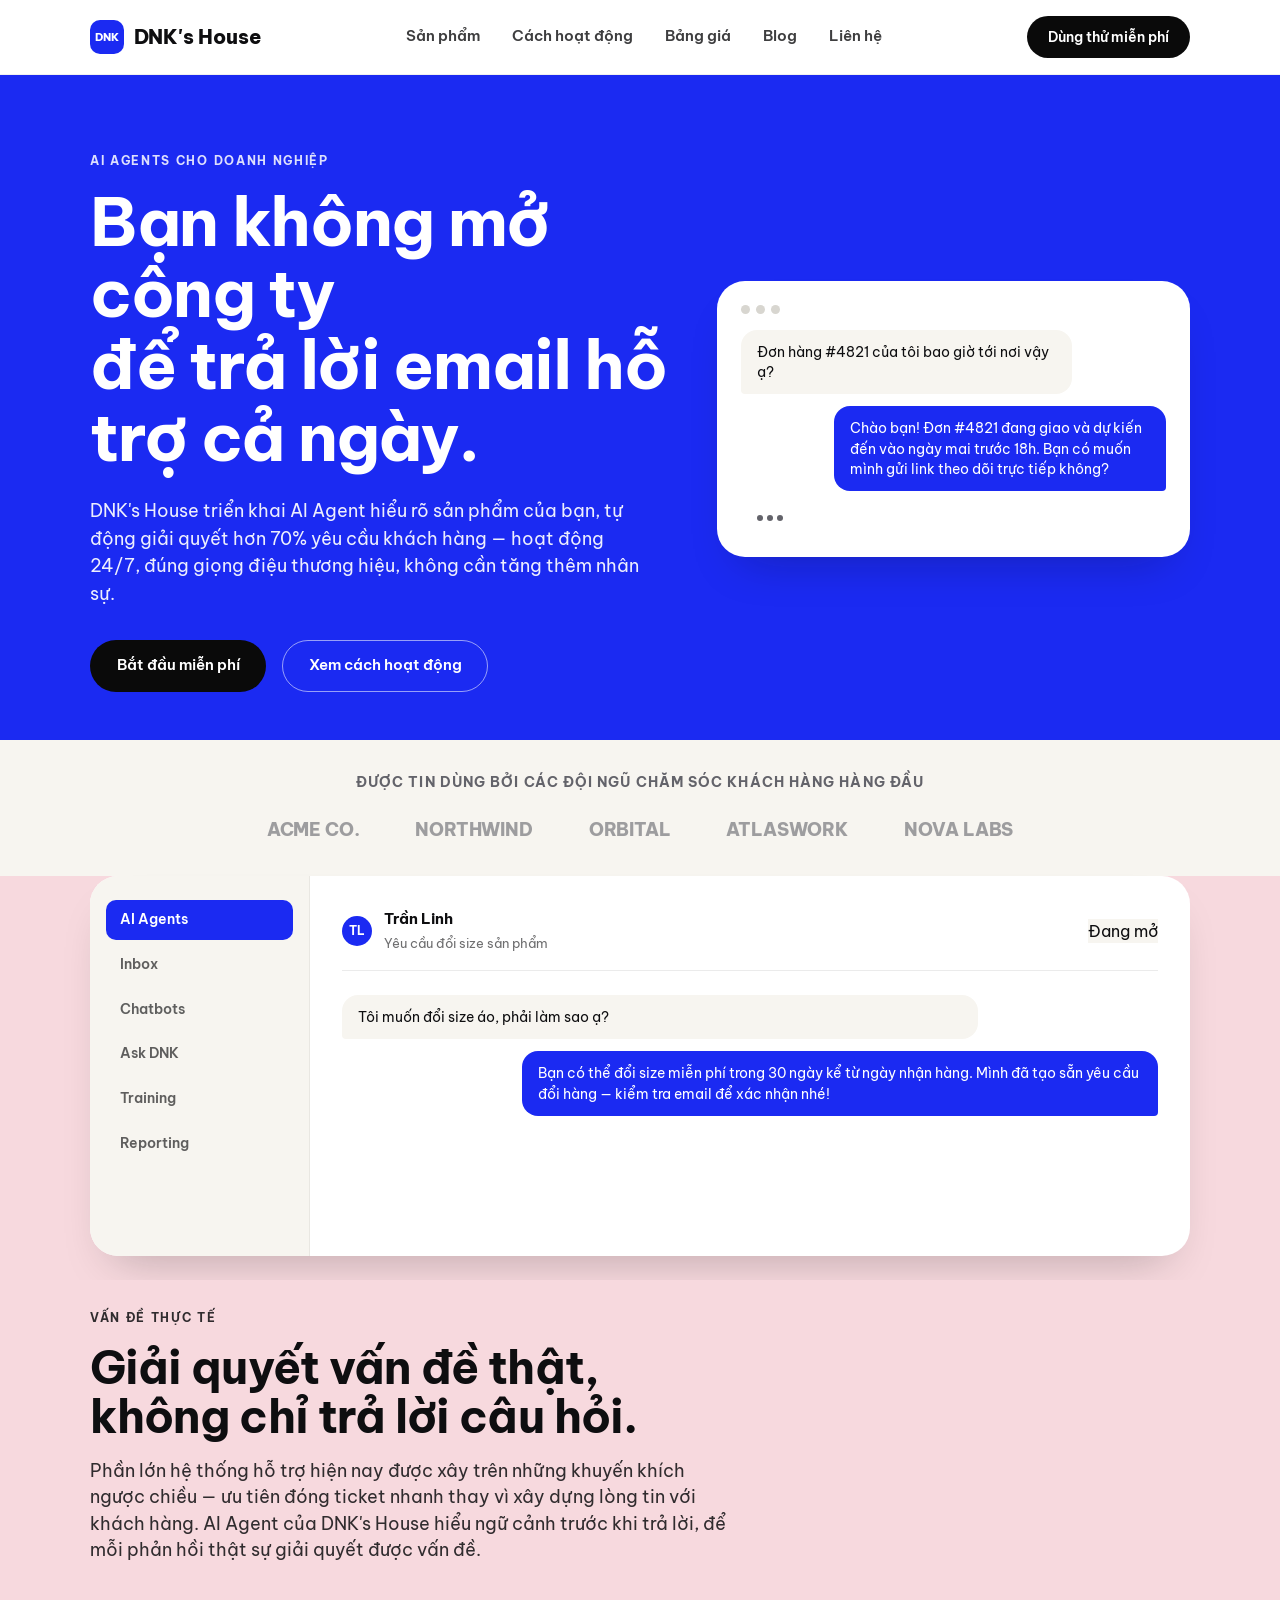
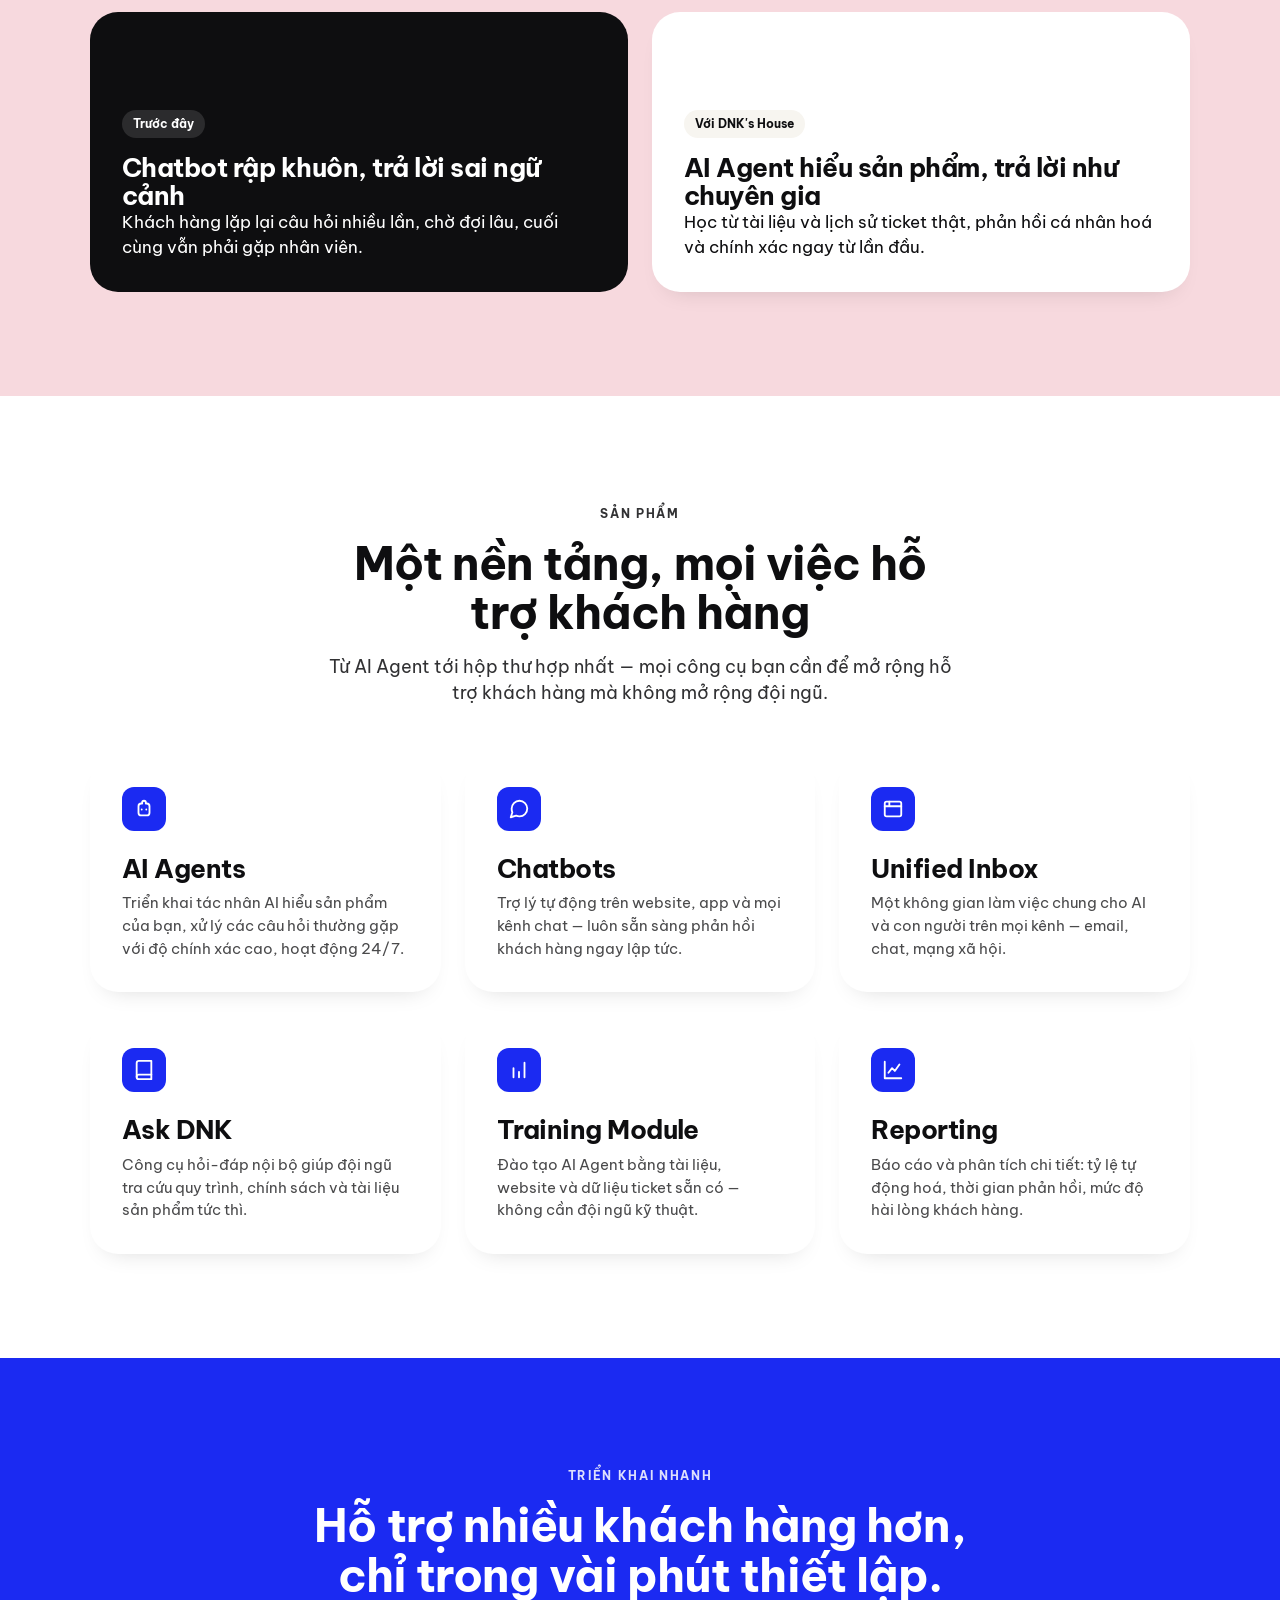
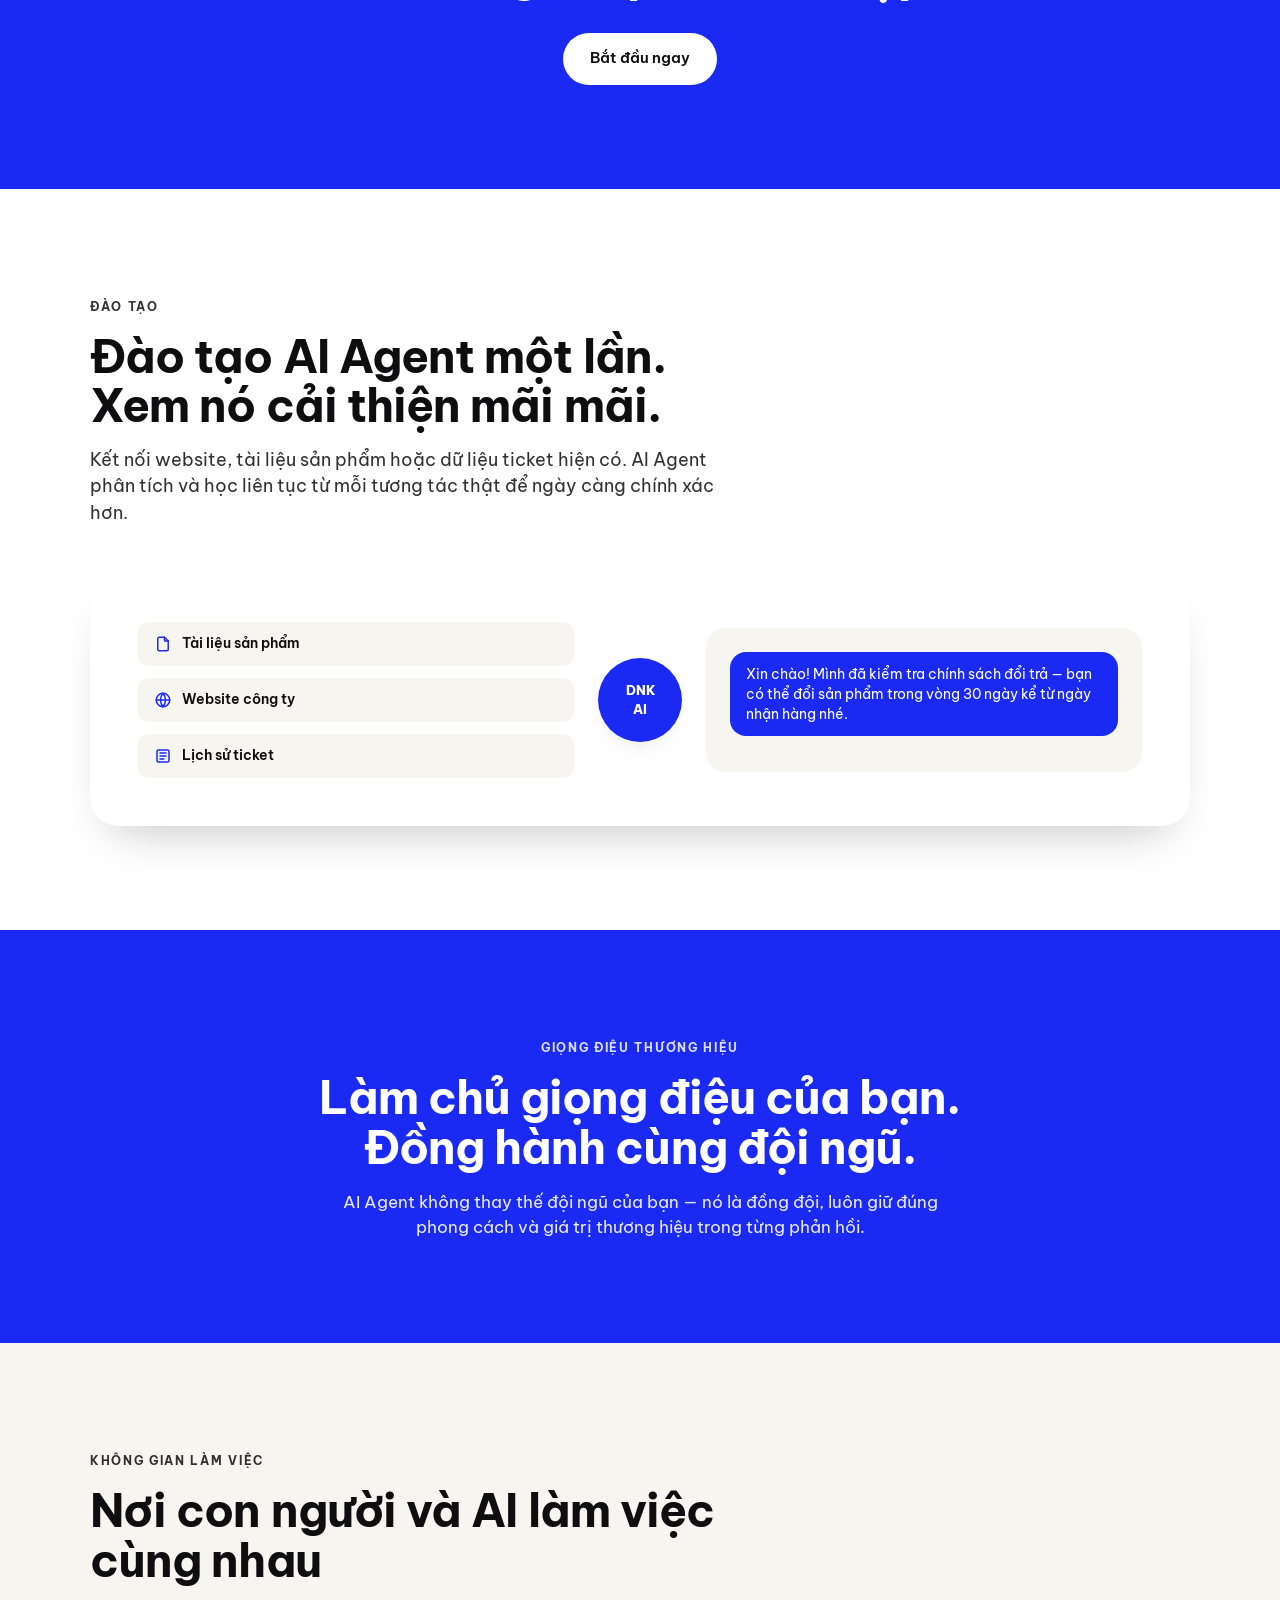
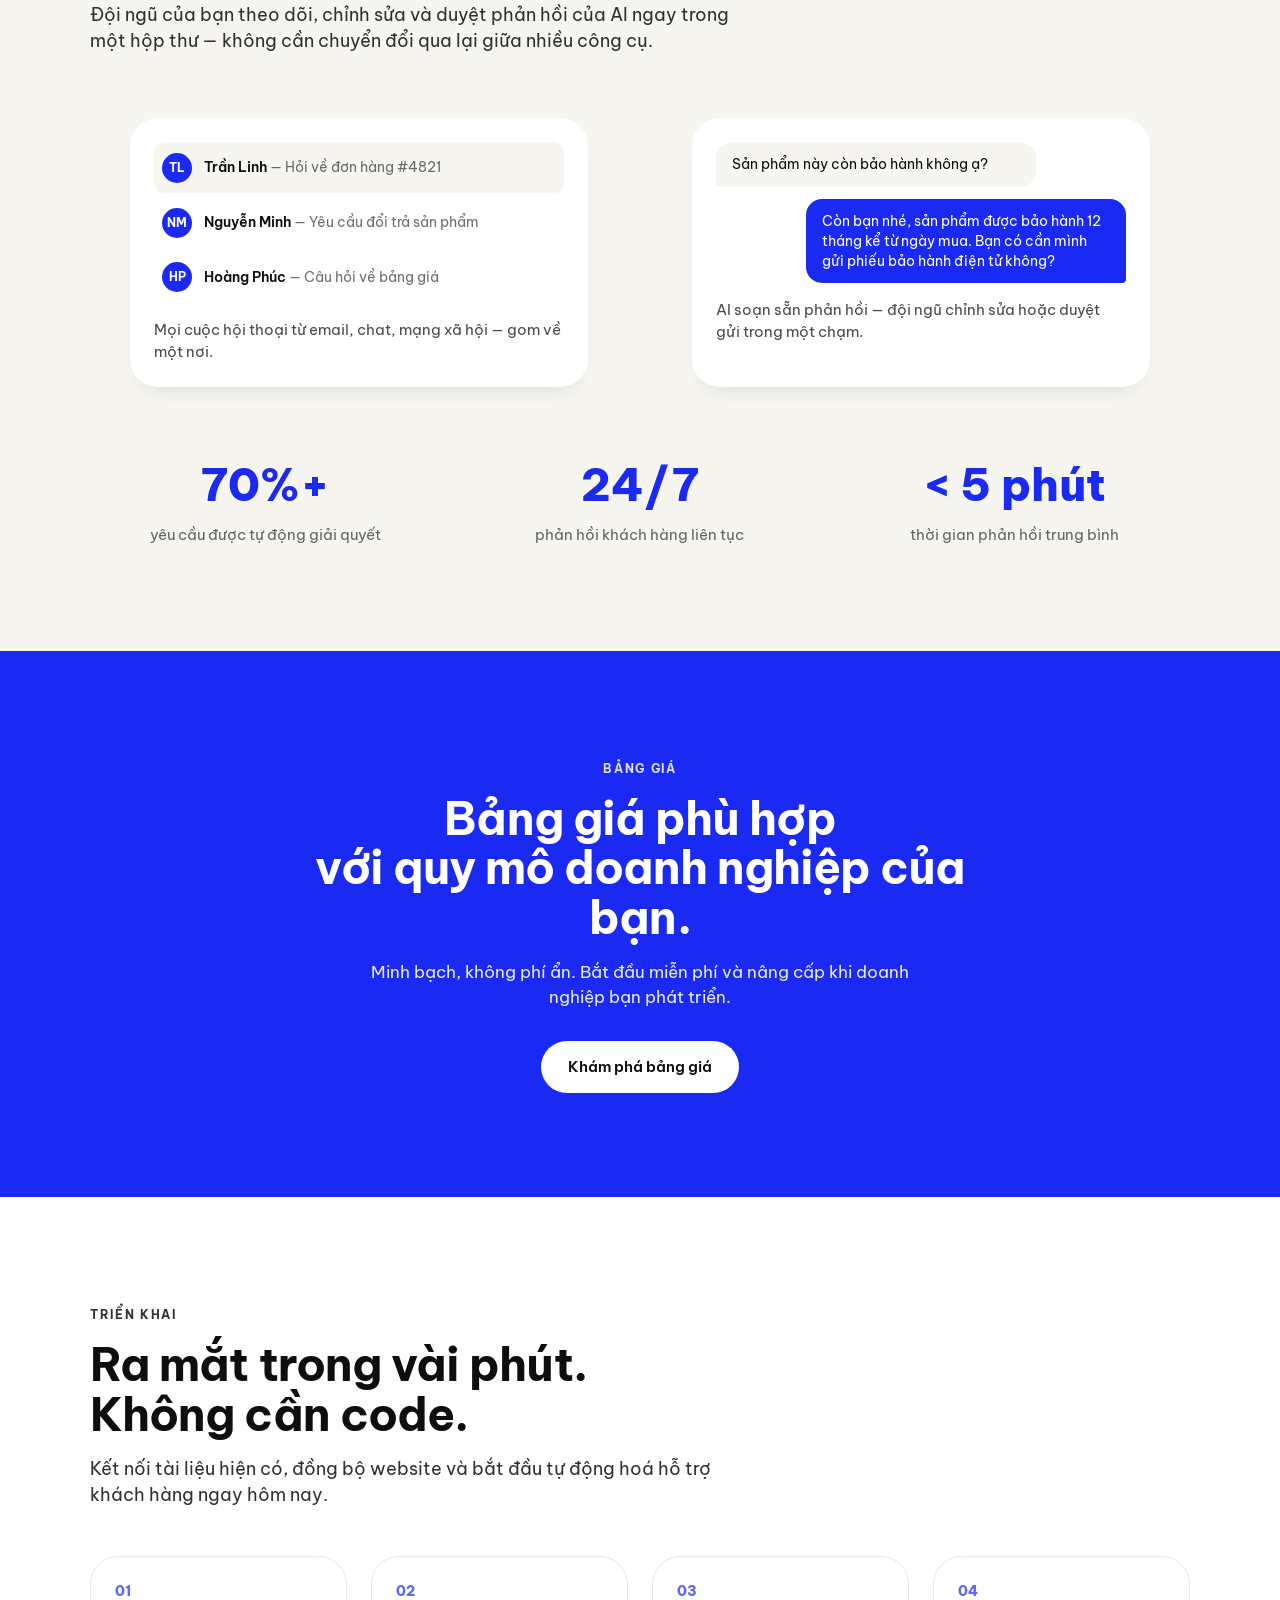
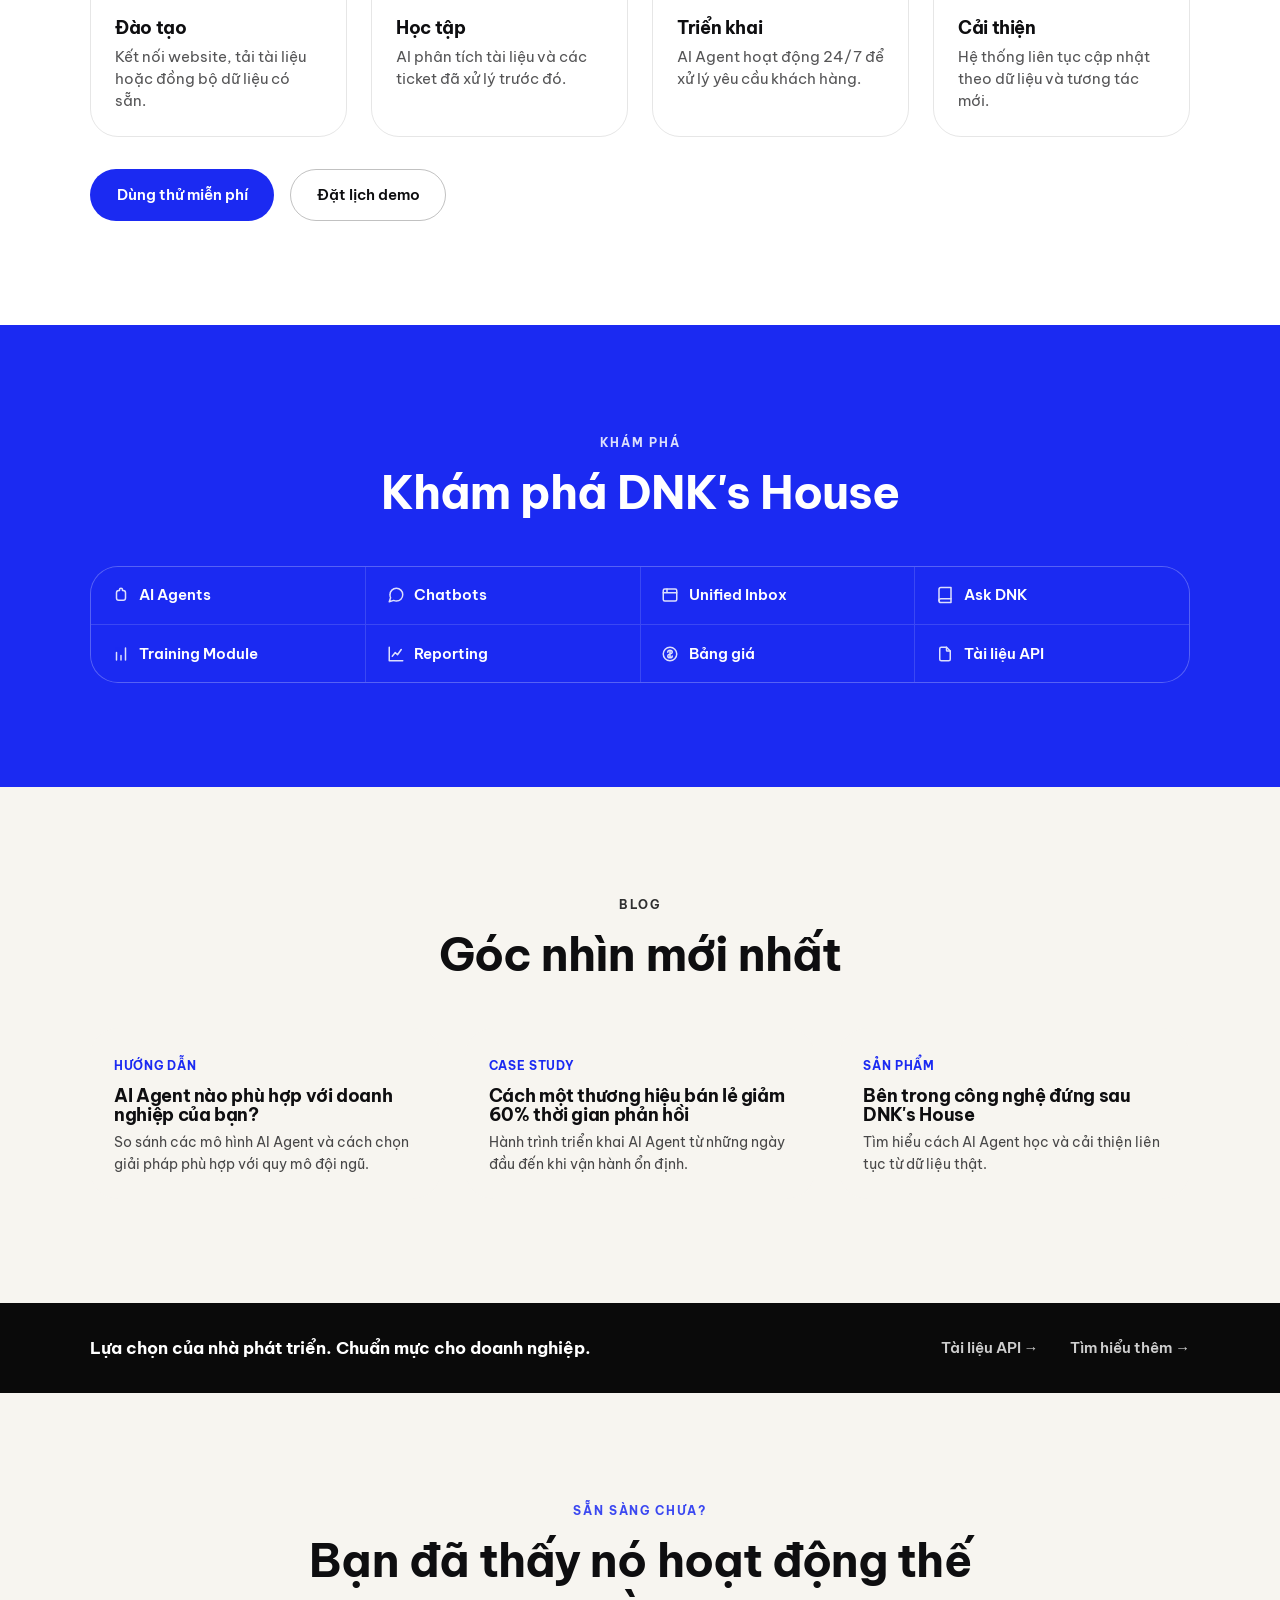
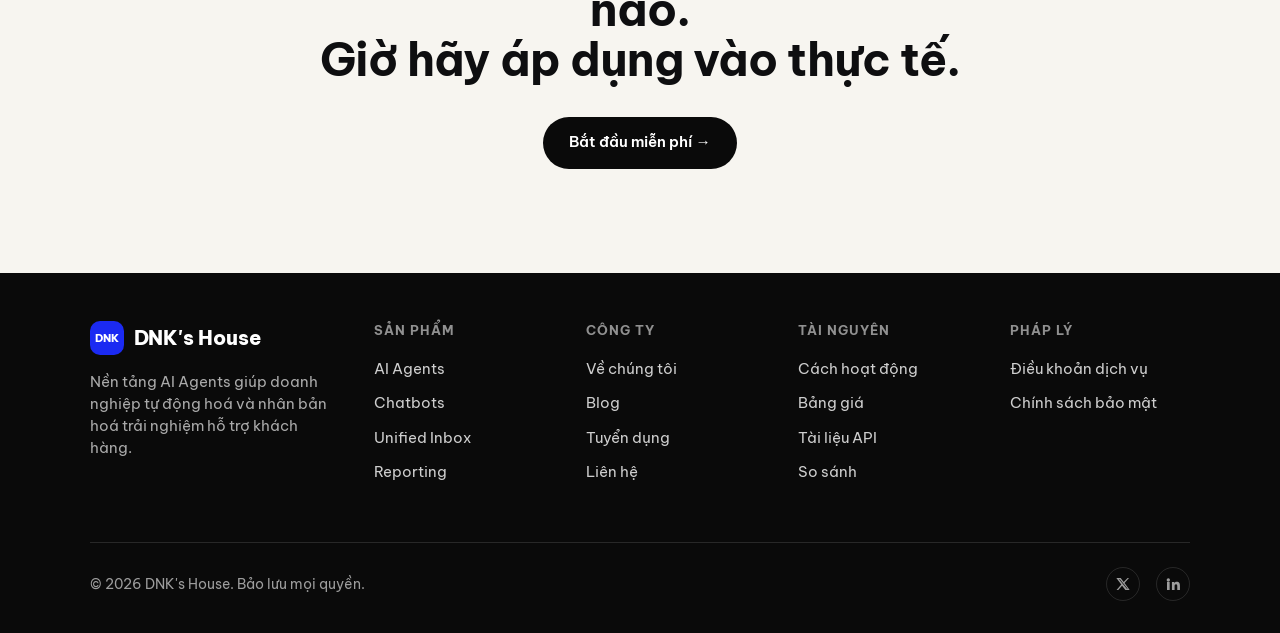
==== commit cfdd3e19: "Bổ sung site contact" ====
--- a/index.html
+++ b/index.html
@@ -22,7 +22,7 @@
   <header class="navbar">
     <div class="container">
       <a href="#" class="logo">
-        <span class="logo-mark">DH</span>
+        <span class="logo-mark">DNK</span>
         DNK's House
       </a>
 
@@ -513,7 +513,7 @@
       <div class="footer-top">
         <div class="footer-brand">
           <a href="#" class="logo" style="color:#fff">
-            <span class="logo-mark">DH</span>
+            <span class="logo-mark">DNK</span>
             DNK's House
           </a>
           <p>Nền tảng AI Agents giúp doanh nghiệp tự động hoá và nhân bản hoá trải nghiệm hỗ trợ khách hàng.</p>
--- a/assets/css/components.css
+++ b/assets/css/components.css
@@ -111,7 +111,8 @@
   justify-content: center;
   color: #fff;
   font-weight: 800;
-  font-size: 1.02rem;
+  font-size: 0.68rem;
+  letter-spacing: -0.02em;
   flex-shrink: 0;
 }
 
@@ -1170,3 +1171,9 @@
     transition: opacity 0.3s var(--ease-out);
   }
 }
+
+@media (max-width: 960px) {
+  .contact-grid {
+    grid-template-columns: 1fr;
+  }
+}
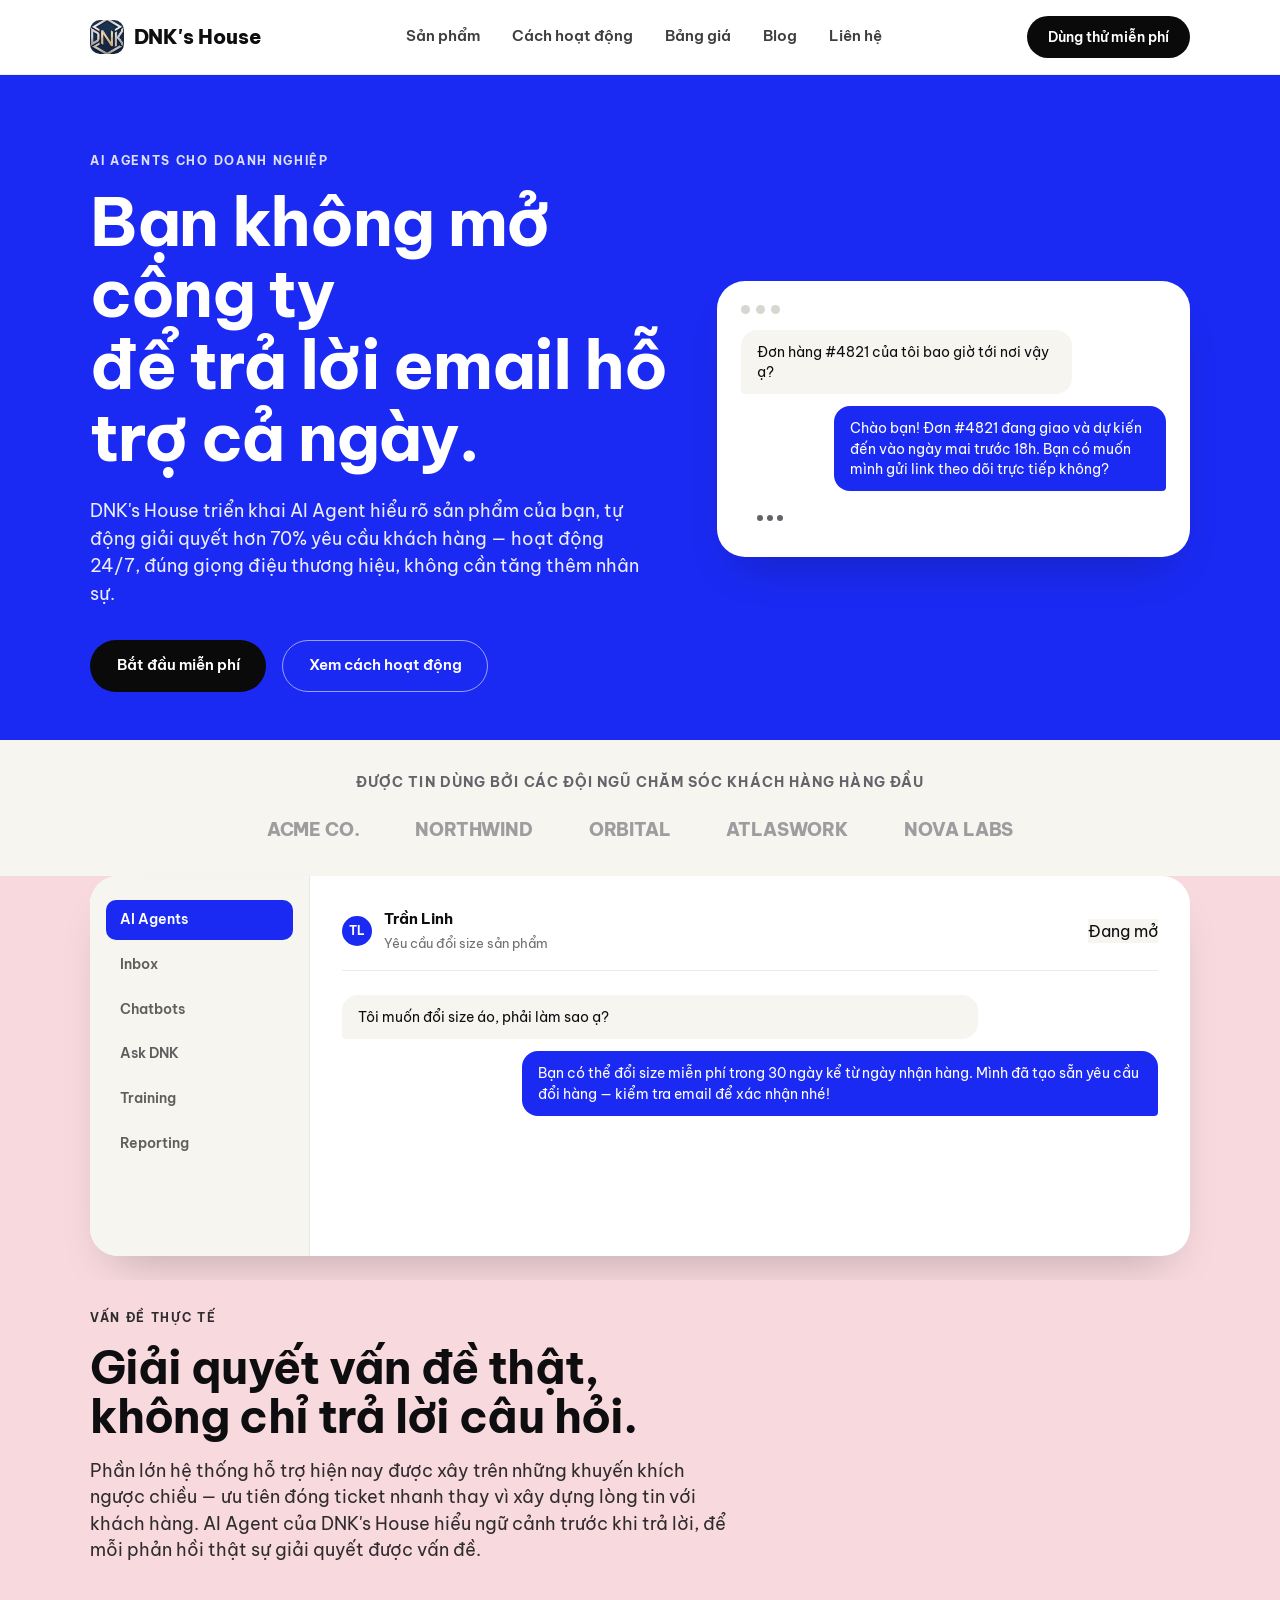
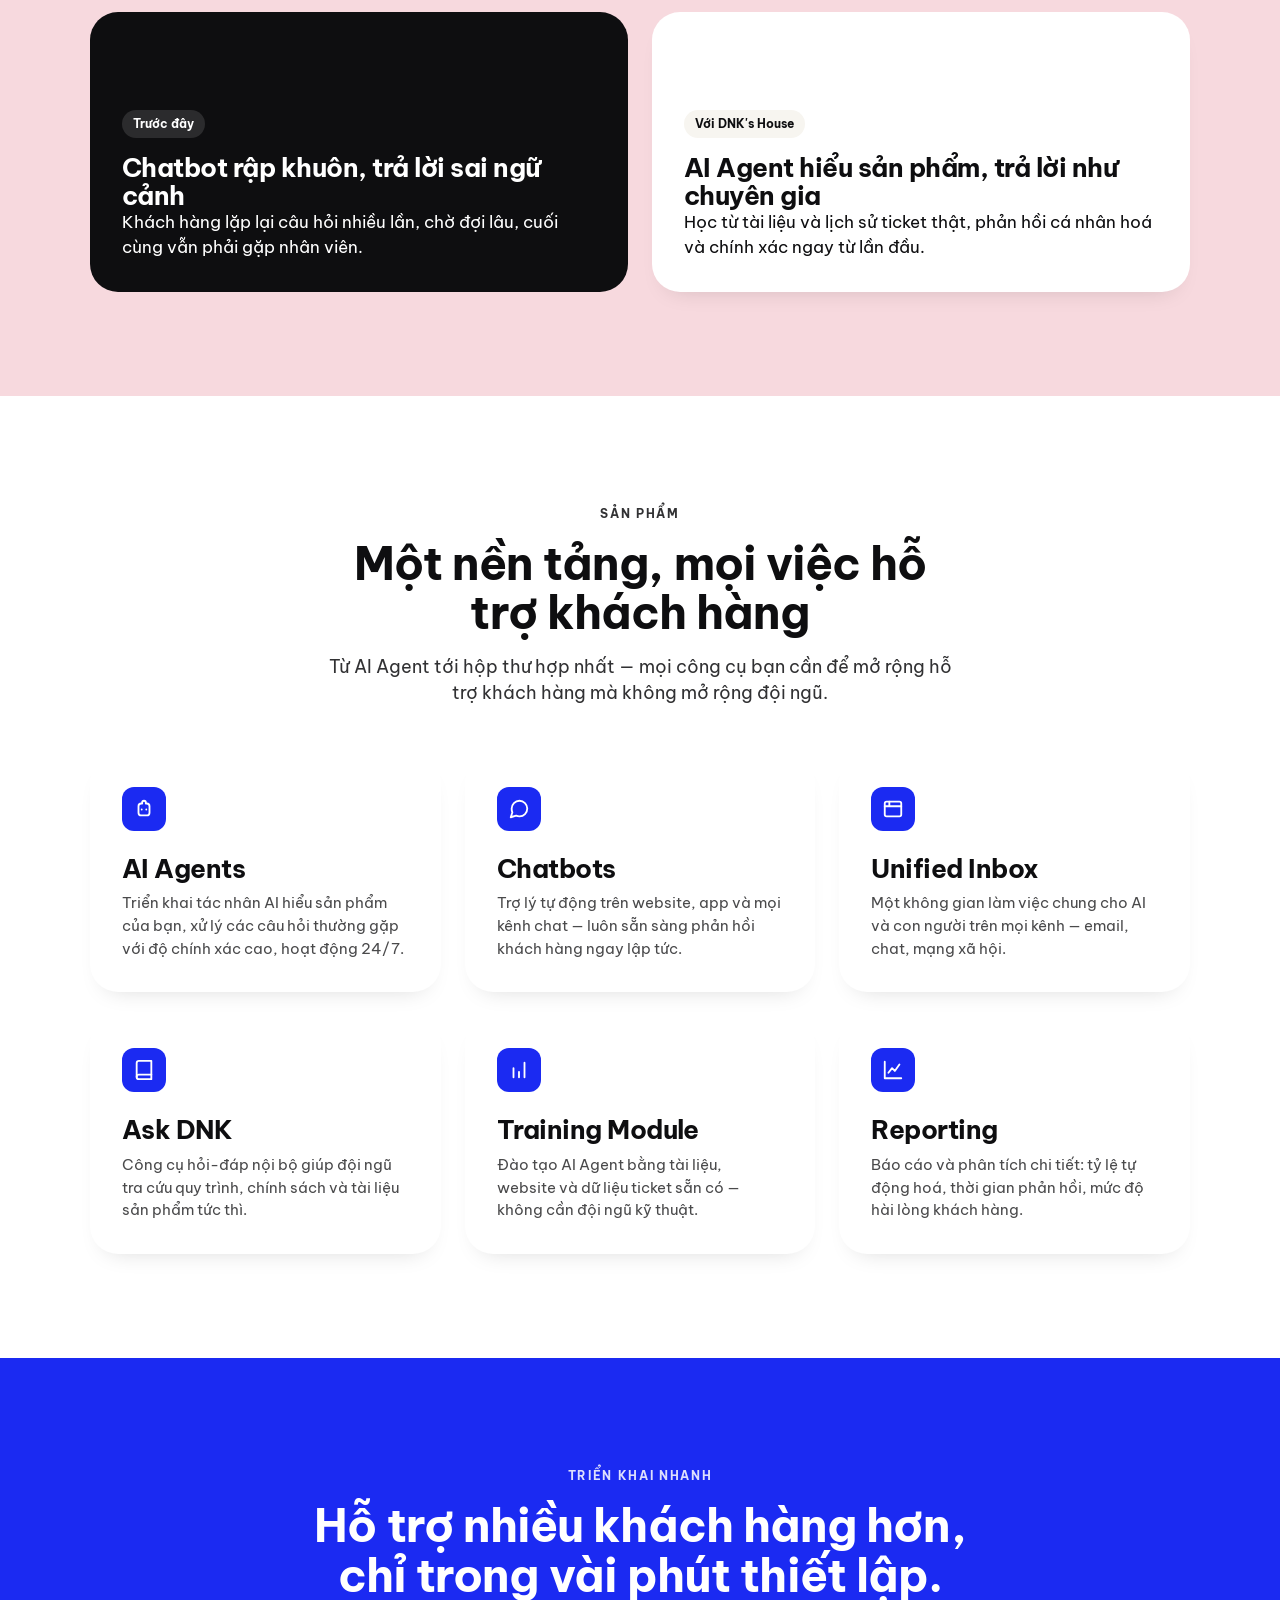
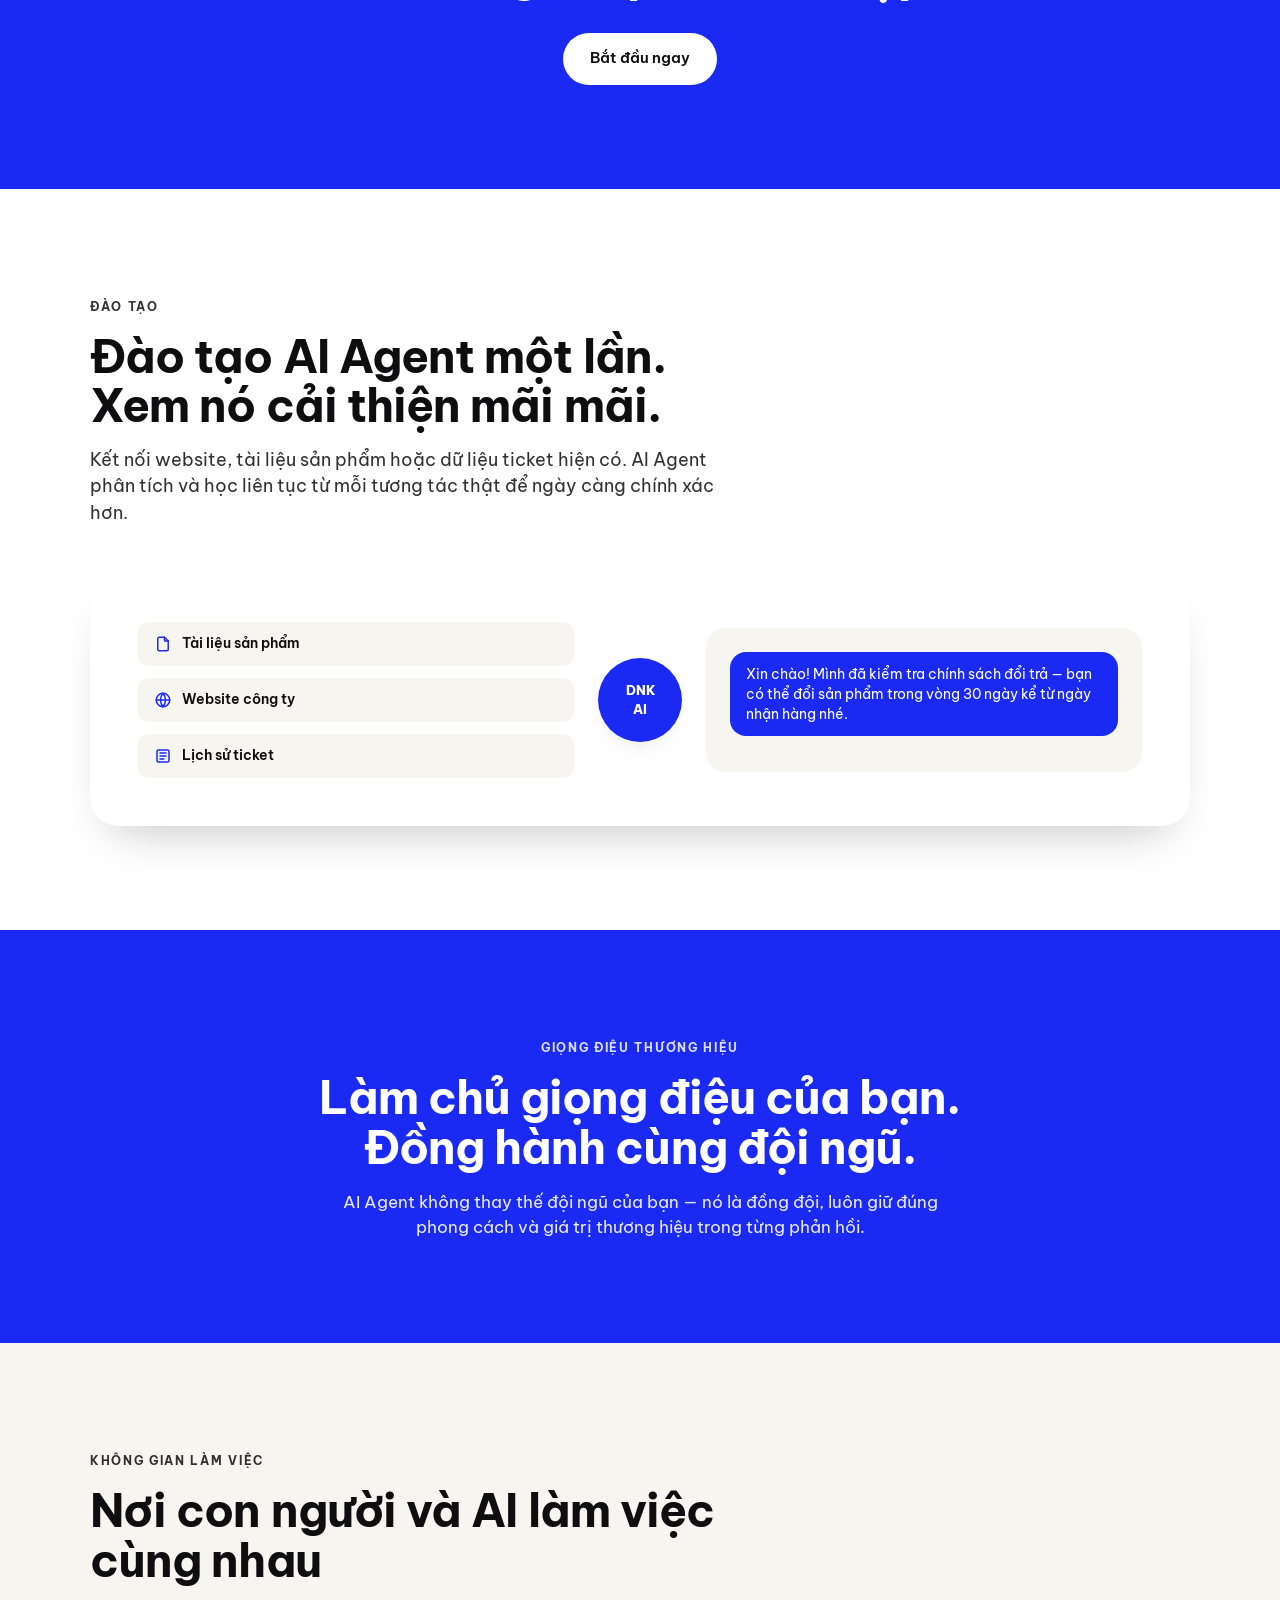
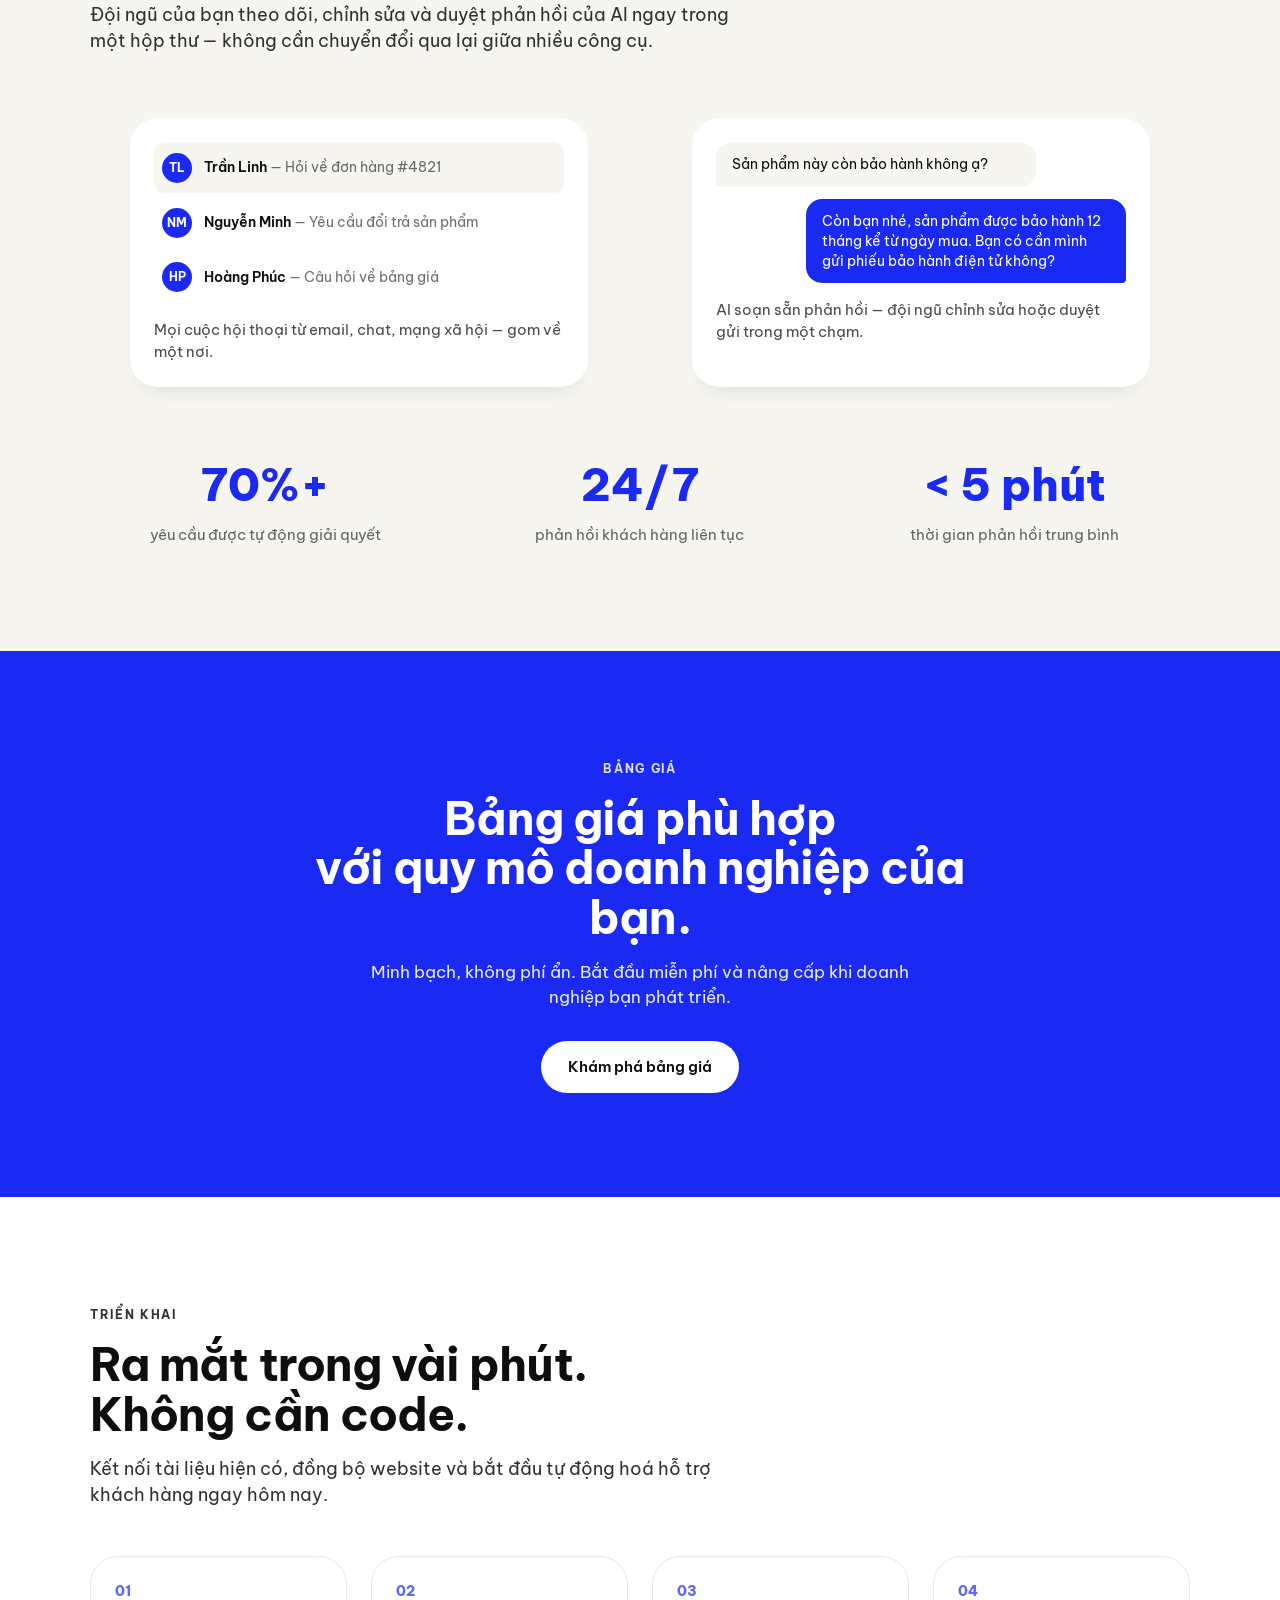
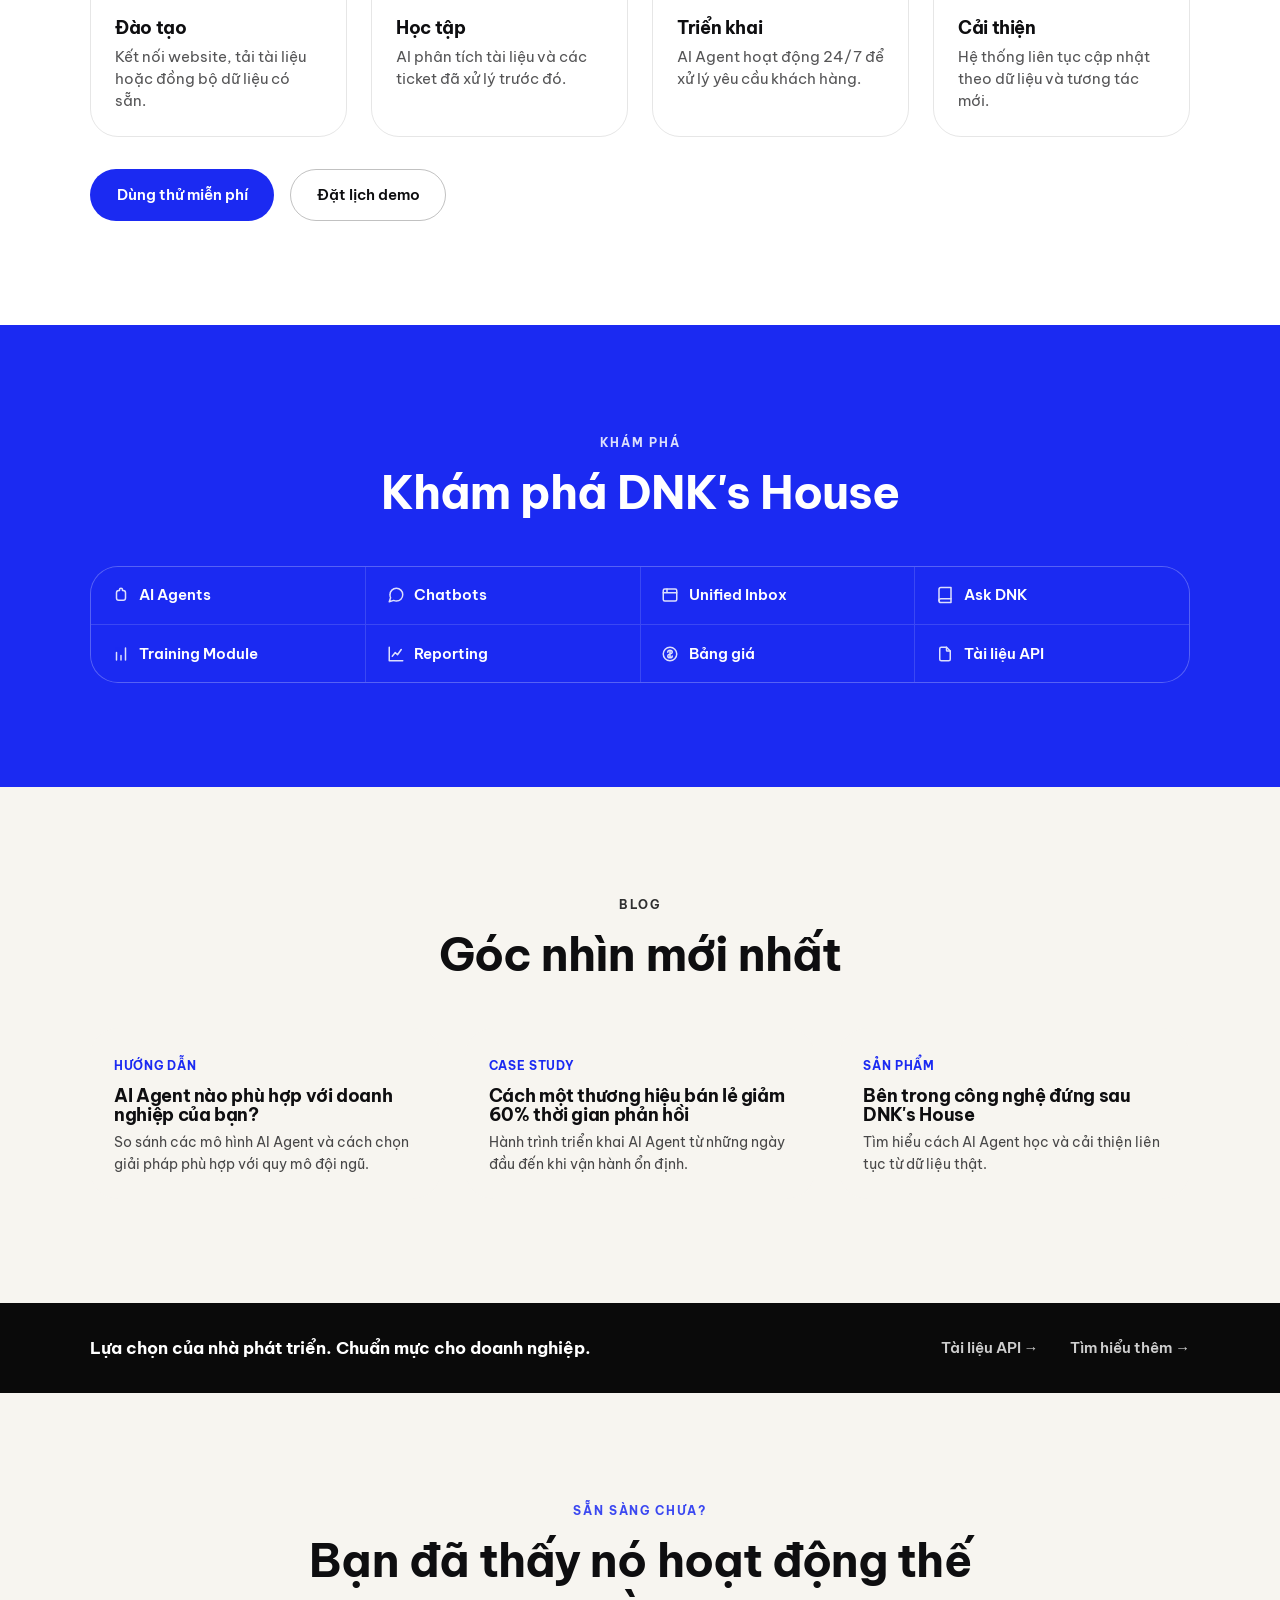
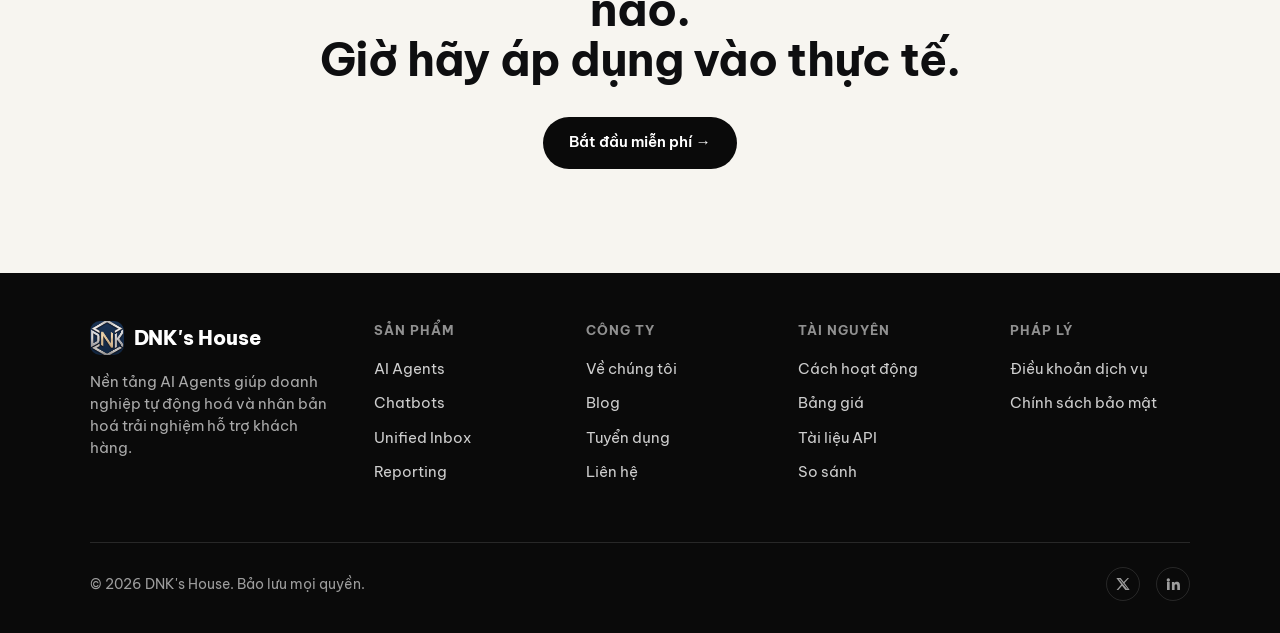
==== commit bbf24d15: "Bổ sung hook" ====
--- a/index.html
+++ b/index.html
@@ -1,582 +1,919 @@
-<!DOCTYPE html>
+<!doctype html>
 <html lang="vi">
-
-<head>
-  <meta charset="UTF-8" />
-  <meta name="viewport" content="width=device-width, initial-scale=1.0" />
-  <title>DNK's House — AI Agents cho doanh nghiệp</title>
-  <meta name="description"
-    content="DNK's House triển khai AI Agent hiểu sản phẩm của bạn, tự động giải quyết hơn 70% yêu cầu hỗ trợ khách hàng — hoạt động 24/7, đúng giọng thương hiệu." />
-  <link rel="preconnect" href="https://fonts.googleapis.com">
-  <link rel="preconnect" href="https://fonts.gstatic.com" crossorigin>
-  <link href="https://fonts.googleapis.com/css2?family=Be+Vietnam+Pro:wght@400;500;600;700;800&display=swap"
-    rel="stylesheet">
-  <link rel="stylesheet" href="assets/css/tokens.css" />
-  <link rel="stylesheet" href="assets/css/base.css" />
-  <link rel="stylesheet" href="assets/css/components.css" />
-</head>
-
-<body>
-  <a class="visually-hidden" href="#main">Bỏ qua tới nội dung chính</a>
-
-  <header class="navbar">
-    <div class="container">
-      <a href="#" class="logo">
-        <span class="logo-mark">DNK</span>
-        DNK's House
-      </a>
-
-      <nav class="nav-links" id="nav-links">
-        <a href="#features">Sản phẩm</a>
-        <a href="#how-it-works">Cách hoạt động</a>
-        <a href="#pricing">Bảng giá</a>
-        <a href="#insights">Blog</a>
-        <a href="pages/contact.html">Liên hệ</a>
-      </nav>
-
-      <div class="nav-actions">
-        <a href="pages/contact.html" class="btn btn-black btn-sm">Dùng thử miễn phí</a>
-        <button class="nav-toggle" aria-label="Mở menu" aria-expanded="false" aria-controls="nav-links">
-          <svg viewBox="0 0 24 24" fill="none" stroke="currentColor" stroke-width="2" stroke-linecap="round">
-            <line x1="3" y1="6" x2="21" y2="6" />
-            <line x1="3" y1="12" x2="21" y2="12" />
-            <line x1="3" y1="18" x2="21" y2="18" />
-          </svg>
-        </button>
+  <head>
+    <meta charset="UTF-8" />
+    <meta name="viewport" content="width=device-width, initial-scale=1.0" />
+    <title>DNK's House — AI Agents cho doanh nghiệp</title>
+    <meta
+      name="description"
+      content="DNK's House triển khai AI Agent hiểu sản phẩm của bạn, tự động giải quyết hơn 70% yêu cầu hỗ trợ khách hàng — hoạt động 24/7, đúng giọng thương hiệu."
+    />
+    <link rel="preconnect" href="https://fonts.googleapis.com" />
+    <link rel="preconnect" href="https://fonts.gstatic.com" crossorigin />
+    <link
+      href="https://fonts.googleapis.com/css2?family=Be+Vietnam+Pro:wght@400;500;600;700;800&display=swap"
+      rel="stylesheet"
+    />
+    <link rel="stylesheet" href="assets/css/tokens.css" />
+    <link rel="stylesheet" href="assets/css/base.css" />
+    <link rel="stylesheet" href="assets/css/components.css" />
+  </head>
+
+  <body>
+    <a class="visually-hidden" href="#main">Bỏ qua tới nội dung chính</a>
+
+    <header class="navbar">
+      <div class="container">
+        <a href="#" class="logo">
+          <img
+            class="logo-mark"
+            src="assets/images/logo.png"
+            alt="DNK's House logo"
+          />
+          DNK's House
+        </a>
+
+        <nav class="nav-links" id="nav-links">
+          <a href="#features">Sản phẩm</a>
+          <a href="#how-it-works">Cách hoạt động</a>
+          <a href="#pricing">Bảng giá</a>
+          <a href="#insights">Blog</a>
+          <a href="pages/contact.html">Liên hệ</a>
+        </nav>
+
+        <div class="nav-actions">
+          <a href="pages/contact.html" class="btn btn-black btn-sm"
+            >Dùng thử miễn phí</a
+          >
+          <button
+            class="nav-toggle"
+            aria-label="Mở menu"
+            aria-expanded="false"
+            aria-controls="nav-links"
+          >
+            <svg
+              viewBox="0 0 24 24"
+              fill="none"
+              stroke="currentColor"
+              stroke-width="2"
+              stroke-linecap="round"
+            >
+              <line x1="3" y1="6" x2="21" y2="6" />
+              <line x1="3" y1="12" x2="21" y2="12" />
+              <line x1="3" y1="18" x2="21" y2="18" />
+            </svg>
+          </button>
+        </div>
       </div>
-    </div>
-  </header>
-
-  <main id="main">
-    <!-- HERO -->
-    <section class="section hero section-blue">
-      <div class="container hero-grid">
-        <div class="reveal">
-          <span class="eyebrow">AI AGENTS CHO DOANH NGHIỆP</span>
-          <h1>Bạn không mở công ty<br />để trả lời email hỗ trợ cả ngày.</h1>
-          <p class="hero-sub">
-            DNK's House triển khai AI Agent hiểu rõ sản phẩm của bạn, tự động giải quyết hơn 70% yêu cầu khách
-            hàng — hoạt động 24/7, đúng giọng điệu thương hiệu, không cần tăng thêm nhân sự.
+    </header>
+
+    <main id="main">
+      <!-- HERO -->
+      <section class="section hero section-blue">
+        <div class="container hero-grid">
+          <div class="reveal">
+            <span class="eyebrow">AI AGENTS CHO DOANH NGHIỆP</span>
+            <h1>Bạn không mở công ty<br />để trả lời email hỗ trợ cả ngày.</h1>
+            <p class="hero-sub">
+              DNK's House triển khai AI Agent hiểu rõ sản phẩm của bạn, tự động
+              giải quyết hơn 70% yêu cầu khách hàng — hoạt động 24/7, đúng giọng
+              điệu thương hiệu, không cần tăng thêm nhân sự.
+            </p>
+            <div class="cta-row">
+              <a href="pages/contact.html" class="btn btn-black"
+                >Bắt đầu miễn phí</a
+              >
+              <a href="#how-it-works" class="btn btn-outline-light"
+                >Xem cách hoạt động</a
+              >
+            </div>
+          </div>
+
+          <div class="hero-visual reveal" style="--reveal-delay: 0.15s">
+            <div class="mockup-frame">
+              <div class="mockup-dots">
+                <span></span><span></span><span></span>
+              </div>
+              <div class="chat-bubble from-user">
+                Đơn hàng #4821 của tôi bao giờ tới nơi vậy ạ?
+              </div>
+              <div class="chat-bubble from-agent">
+                Chào bạn! Đơn #4821 đang giao và dự kiến đến vào ngày mai trước
+                18h. Bạn có muốn mình gửi link theo dõi trực tiếp không?
+              </div>
+              <div class="chat-typing">
+                <span></span><span></span><span></span>
+              </div>
+            </div>
+          </div>
+        </div>
+      </section>
+
+      <!-- LOGO STRIP -->
+      <section class="section-cream logo-strip">
+        <div class="container reveal">
+          <p>Được tin dùng bởi các đội ngũ chăm sóc khách hàng hàng đầu</p>
+          <div class="logo-row">
+            <span>ACME CO.</span>
+            <span>NORTHWIND</span>
+            <span>ORBITAL</span>
+            <span>ATLASWORK</span>
+            <span>NOVA&nbsp;LABS</span>
+          </div>
+        </div>
+      </section>
+
+      <!-- PRODUCT SHOWCASE -->
+      <section class="section-pink product-showcase">
+        <div class="container reveal">
+          <div class="product-frame">
+            <aside class="product-sidebar">
+              <div class="product-sidebar-item active">AI Agents</div>
+              <div class="product-sidebar-item">Inbox</div>
+              <div class="product-sidebar-item">Chatbots</div>
+              <div class="product-sidebar-item">Ask DNK</div>
+              <div class="product-sidebar-item">Training</div>
+              <div class="product-sidebar-item">Reporting</div>
+            </aside>
+            <div class="product-panel">
+              <div class="product-panel-header">
+                <span class="avatar">TL</span>
+                <div>
+                  <strong>Trần Linh</strong>
+                  <span class="product-panel-sub"
+                    >Yêu cầu đổi size sản phẩm</span
+                  >
+                </div>
+                <span
+                  class="tag"
+                  style="margin-left: auto; background: var(--color-cream)"
+                  >Đang mở</span
+                >
+              </div>
+              <div class="chat-bubble from-user">
+                Tôi muốn đổi size áo, phải làm sao ạ?
+              </div>
+              <div class="chat-bubble from-agent">
+                Bạn có thể đổi size miễn phí trong 30 ngày kể từ ngày nhận hàng.
+                Mình đã tạo sẵn yêu cầu đổi hàng — kiểm tra email để xác nhận
+                nhé!
+              </div>
+            </div>
+          </div>
+        </div>
+      </section>
+
+      <!-- PROBLEM -> SOLUTION -->
+      <section class="section section-pink tight-top" id="solution">
+        <div class="container">
+          <div class="section-head reveal">
+            <span class="eyebrow">VẤN ĐỀ THỰC TẾ</span>
+            <h2>Giải quyết vấn đề thật,<br />không chỉ trả lời câu hỏi.</h2>
+            <p>
+              Phần lớn hệ thống hỗ trợ hiện nay được xây trên những khuyến khích
+              ngược chiều — ưu tiên đóng ticket nhanh thay vì xây dựng lòng tin
+              với khách hàng. AI Agent của DNK's House hiểu ngữ cảnh trước khi
+              trả lời, để mỗi phản hồi thật sự giải quyết được vấn đề.
+            </p>
+          </div>
+
+          <div class="split-cards">
+            <div class="split-card card-dark reveal">
+              <span class="tag">Trước đây</span>
+              <h3>Chatbot rập khuôn, trả lời sai ngữ cảnh</h3>
+              <p>
+                Khách hàng lặp lại câu hỏi nhiều lần, chờ đợi lâu, cuối cùng vẫn
+                phải gặp nhân viên.
+              </p>
+            </div>
+            <div
+              class="split-card card-light reveal"
+              style="--reveal-delay: 0.1s"
+            >
+              <span class="tag">Với DNK's House</span>
+              <h3>AI Agent hiểu sản phẩm, trả lời như chuyên gia</h3>
+              <p>
+                Học từ tài liệu và lịch sử ticket thật, phản hồi cá nhân hoá và
+                chính xác ngay từ lần đầu.
+              </p>
+            </div>
+          </div>
+        </div>
+      </section>
+
+      <!-- FEATURES -->
+      <section class="section section-white" id="features">
+        <div class="container">
+          <div class="section-head centered reveal">
+            <span class="eyebrow">SẢN PHẨM</span>
+            <h2>Một nền tảng, mọi việc hỗ trợ khách hàng</h2>
+            <p>
+              Từ AI Agent tới hộp thư hợp nhất — mọi công cụ bạn cần để mở rộng
+              hỗ trợ khách hàng mà không mở rộng đội ngũ.
+            </p>
+          </div>
+
+          <div class="feature-grid">
+            <article class="feature-card reveal">
+              <div class="feature-icon">
+                <svg
+                  viewBox="0 0 24 24"
+                  fill="none"
+                  stroke="currentColor"
+                  stroke-width="2"
+                  stroke-linecap="round"
+                  stroke-linejoin="round"
+                >
+                  <path
+                    d="M12 3a2 2 0 0 1 2 2v1h1a3 3 0 0 1 3 3v7a3 3 0 0 1-3 3H9a3 3 0 0 1-3-3V9a3 3 0 0 1 3-3h1V5a2 2 0 0 1 2-2Z"
+                  />
+                  <circle
+                    cx="9.5"
+                    cy="12.5"
+                    r="1"
+                    fill="currentColor"
+                    stroke="none"
+                  />
+                  <circle
+                    cx="14.5"
+                    cy="12.5"
+                    r="1"
+                    fill="currentColor"
+                    stroke="none"
+                  />
+                </svg>
+              </div>
+              <h3>AI Agents</h3>
+              <p>
+                Triển khai tác nhân AI hiểu sản phẩm của bạn, xử lý các câu hỏi
+                thường gặp với độ chính xác cao, hoạt động 24/7.
+              </p>
+            </article>
+
+            <article class="feature-card reveal" style="--reveal-delay: 0.08s">
+              <div class="feature-icon">
+                <svg
+                  viewBox="0 0 24 24"
+                  fill="none"
+                  stroke="currentColor"
+                  stroke-width="2"
+                  stroke-linecap="round"
+                  stroke-linejoin="round"
+                >
+                  <path
+                    d="M21 11.5a8.38 8.38 0 0 1-8.5 8.5c-1.3 0-2.5-.3-3.6-.8L3 21l1.8-5.4A8.38 8.38 0 0 1 4 11.5 8.5 8.5 0 1 1 21 11.5Z"
+                  />
+                </svg>
+              </div>
+              <h3>Chatbots</h3>
+              <p>
+                Trợ lý tự động trên website, app và mọi kênh chat — luôn sẵn
+                sàng phản hồi khách hàng ngay lập tức.
+              </p>
+            </article>
+
+            <article class="feature-card reveal" style="--reveal-delay: 0.16s">
+              <div class="feature-icon">
+                <svg
+                  viewBox="0 0 24 24"
+                  fill="none"
+                  stroke="currentColor"
+                  stroke-width="2"
+                  stroke-linecap="round"
+                  stroke-linejoin="round"
+                >
+                  <rect x="3" y="4" width="18" height="16" rx="2" />
+                  <path d="M3 9h18M8 4v5" />
+                </svg>
+              </div>
+              <h3>Unified Inbox</h3>
+              <p>
+                Một không gian làm việc chung cho AI và con người trên mọi kênh
+                — email, chat, mạng xã hội.
+              </p>
+            </article>
+
+            <article class="feature-card reveal">
+              <div class="feature-icon">
+                <svg
+                  viewBox="0 0 24 24"
+                  fill="none"
+                  stroke="currentColor"
+                  stroke-width="2"
+                  stroke-linecap="round"
+                  stroke-linejoin="round"
+                >
+                  <path d="M4 19.5A2.5 2.5 0 0 1 6.5 17H20" />
+                  <path
+                    d="M6.5 2H20v20H6.5A2.5 2.5 0 0 1 4 19.5v-15A2.5 2.5 0 0 1 6.5 2Z"
+                  />
+                </svg>
+              </div>
+              <h3>Ask DNK</h3>
+              <p>
+                Công cụ hỏi-đáp nội bộ giúp đội ngũ tra cứu quy trình, chính
+                sách và tài liệu sản phẩm tức thì.
+              </p>
+            </article>
+
+            <article class="feature-card reveal" style="--reveal-delay: 0.08s">
+              <div class="feature-icon">
+                <svg
+                  viewBox="0 0 24 24"
+                  fill="none"
+                  stroke="currentColor"
+                  stroke-width="2"
+                  stroke-linecap="round"
+                  stroke-linejoin="round"
+                >
+                  <path d="M12 20v-6M6 20V10M18 20V4" />
+                </svg>
+              </div>
+              <h3>Training Module</h3>
+              <p>
+                Đào tạo AI Agent bằng tài liệu, website và dữ liệu ticket sẵn có
+                — không cần đội ngũ kỹ thuật.
+              </p>
+            </article>
+
+            <article class="feature-card reveal" style="--reveal-delay: 0.16s">
+              <div class="feature-icon">
+                <svg
+                  viewBox="0 0 24 24"
+                  fill="none"
+                  stroke="currentColor"
+                  stroke-width="2"
+                  stroke-linecap="round"
+                  stroke-linejoin="round"
+                >
+                  <path d="M3 3v18h18" />
+                  <path d="M7 15l4-5 3 3 5-7" />
+                </svg>
+              </div>
+              <h3>Reporting</h3>
+              <p>
+                Báo cáo và phân tích chi tiết: tỷ lệ tự động hoá, thời gian phản
+                hồi, mức độ hài lòng khách hàng.
+              </p>
+            </article>
+          </div>
+        </div>
+      </section>
+
+      <!-- CTA BANNER -->
+      <section class="section section-blue">
+        <div class="container final-cta reveal">
+          <span class="eyebrow">TRIỂN KHAI NHANH</span>
+          <h2>
+            Hỗ trợ nhiều khách hàng hơn,<br />chỉ trong vài phút thiết lập.
+          </h2>
+          <div class="cta-row centered">
+            <a href="pages/contact.html" class="btn btn-white">Bắt đầu ngay</a>
+          </div>
+        </div>
+      </section>
+
+      <!-- TRAINING / KNOWLEDGE -->
+      <section class="section section-white" id="how-it-works">
+        <div class="container">
+          <div class="section-head reveal">
+            <span class="eyebrow">ĐÀO TẠO</span>
+            <h2>Đào tạo AI Agent một lần.<br />Xem nó cải thiện mãi mãi.</h2>
+            <p>
+              Kết nối website, tài liệu sản phẩm hoặc dữ liệu ticket hiện có. AI
+              Agent phân tích và học liên tục từ mỗi tương tác thật để ngày càng
+              chính xác hơn.
+            </p>
+          </div>
+
+          <div class="knowledge-visual reveal">
+            <div class="source-list">
+              <div class="source-item">
+                <svg
+                  viewBox="0 0 24 24"
+                  fill="none"
+                  stroke="currentColor"
+                  stroke-width="2"
+                  stroke-linecap="round"
+                  stroke-linejoin="round"
+                >
+                  <path d="M14 3v4a1 1 0 0 0 1 1h4" />
+                  <path
+                    d="M17 21H7a2 2 0 0 1-2-2V5a2 2 0 0 1 2-2h7l5 5v11a2 2 0 0 1-2 2Z"
+                  />
+                </svg>
+                Tài liệu sản phẩm
+              </div>
+              <div class="source-item">
+                <svg
+                  viewBox="0 0 24 24"
+                  fill="none"
+                  stroke="currentColor"
+                  stroke-width="2"
+                  stroke-linecap="round"
+                  stroke-linejoin="round"
+                >
+                  <circle cx="12" cy="12" r="9" />
+                  <path
+                    d="M3 12h18M12 3a14 14 0 0 1 0 18M12 3a14 14 0 0 0 0 18"
+                  />
+                </svg>
+                Website công ty
+              </div>
+              <div class="source-item">
+                <svg
+                  viewBox="0 0 24 24"
+                  fill="none"
+                  stroke="currentColor"
+                  stroke-width="2"
+                  stroke-linecap="round"
+                  stroke-linejoin="round"
+                >
+                  <path d="M8 12h8M8 16h5M8 8h8" />
+                  <rect x="4" y="4" width="16" height="16" rx="2" />
+                </svg>
+                Lịch sử ticket
+              </div>
+            </div>
+
+            <div class="hub">DNK<br />AI</div>
+
+            <div class="output-card">
+              <div
+                class="chat-bubble from-agent"
+                style="margin-left: 0; border-radius: 16px"
+              >
+                Xin chào! Mình đã kiểm tra chính sách đổi trả — bạn có thể đổi
+                sản phẩm trong vòng 30 ngày kể từ ngày nhận hàng nhé.
+              </div>
+            </div>
+          </div>
+        </div>
+      </section>
+
+      <!-- TONE BANNER -->
+      <section class="section section-blue">
+        <div class="container final-cta reveal">
+          <span class="eyebrow">GIỌNG ĐIỆU THƯƠNG HIỆU</span>
+          <h2>Làm chủ giọng điệu của bạn.<br />Đồng hành cùng đội ngũ.</h2>
+          <p
+            style="
+              max-width: 56ch;
+              margin-inline: auto;
+              opacity: 0.9;
+              margin-top: 1rem;
+            "
+          >
+            AI Agent không thay thế đội ngũ của bạn — nó là đồng đội, luôn giữ
+            đúng phong cách và giá trị thương hiệu trong từng phản hồi.
           </p>
-          <div class="cta-row">
-            <a href="pages/contact.html" class="btn btn-black">Bắt đầu miễn phí</a>
-            <a href="#how-it-works" class="btn btn-outline-light">Xem cách hoạt động</a>
-          </div>
-        </div>
-
-        <div class="hero-visual reveal" style="--reveal-delay:.15s">
-          <div class="mockup-frame">
-            <div class="mockup-dots"><span></span><span></span><span></span></div>
-            <div class="chat-bubble from-user">Đơn hàng #4821 của tôi bao giờ tới nơi vậy ạ?</div>
-            <div class="chat-bubble from-agent">Chào bạn! Đơn #4821 đang giao và dự kiến đến vào ngày mai trước
-              18h. Bạn có muốn mình gửi link theo dõi trực tiếp không?</div>
-            <div class="chat-typing"><span></span><span></span><span></span></div>
-          </div>
-        </div>
-      </div>
-    </section>
-
-    <!-- LOGO STRIP -->
-    <section class="section-cream logo-strip">
-      <div class="container reveal">
-        <p>Được tin dùng bởi các đội ngũ chăm sóc khách hàng hàng đầu</p>
-        <div class="logo-row">
-          <span>ACME CO.</span>
-          <span>NORTHWIND</span>
-          <span>ORBITAL</span>
-          <span>ATLASWORK</span>
-          <span>NOVA&nbsp;LABS</span>
-        </div>
-      </div>
-    </section>
-
-    <!-- PRODUCT SHOWCASE -->
-    <section class="section-pink product-showcase">
-      <div class="container reveal">
-        <div class="product-frame">
-          <aside class="product-sidebar">
-            <div class="product-sidebar-item active">AI Agents</div>
-            <div class="product-sidebar-item">Inbox</div>
-            <div class="product-sidebar-item">Chatbots</div>
-            <div class="product-sidebar-item">Ask DNK</div>
-            <div class="product-sidebar-item">Training</div>
-            <div class="product-sidebar-item">Reporting</div>
-          </aside>
-          <div class="product-panel">
-            <div class="product-panel-header">
-              <span class="avatar">TL</span>
-              <div>
-                <strong>Trần Linh</strong>
-                <span class="product-panel-sub">Yêu cầu đổi size sản phẩm</span>
-              </div>
-              <span class="tag" style="margin-left:auto;background:var(--color-cream)">Đang mở</span>
-            </div>
-            <div class="chat-bubble from-user">Tôi muốn đổi size áo, phải làm sao ạ?</div>
-            <div class="chat-bubble from-agent">Bạn có thể đổi size miễn phí trong 30 ngày kể từ ngày nhận
-              hàng. Mình đã tạo sẵn yêu cầu đổi hàng — kiểm tra email để xác nhận nhé!</div>
-          </div>
-        </div>
-      </div>
-    </section>
-
-    <!-- PROBLEM -> SOLUTION -->
-    <section class="section section-pink tight-top" id="solution">
-      <div class="container">
-        <div class="section-head reveal">
-          <span class="eyebrow">VẤN ĐỀ THỰC TẾ</span>
-          <h2>Giải quyết vấn đề thật,<br />không chỉ trả lời câu hỏi.</h2>
-          <p>Phần lớn hệ thống hỗ trợ hiện nay được xây trên những khuyến khích ngược chiều — ưu tiên đóng ticket
-            nhanh thay vì xây dựng lòng tin với khách hàng. AI Agent của DNK's House hiểu ngữ cảnh trước khi trả
-            lời, để mỗi phản hồi thật sự giải quyết được vấn đề.</p>
-        </div>
-
-        <div class="split-cards">
-          <div class="split-card card-dark reveal">
-            <span class="tag">Trước đây</span>
-            <h3>Chatbot rập khuôn, trả lời sai ngữ cảnh</h3>
-            <p>Khách hàng lặp lại câu hỏi nhiều lần, chờ đợi lâu, cuối cùng vẫn phải gặp nhân viên.</p>
-          </div>
-          <div class="split-card card-light reveal" style="--reveal-delay:.1s">
-            <span class="tag">Với DNK's House</span>
-            <h3>AI Agent hiểu sản phẩm, trả lời như chuyên gia</h3>
-            <p>Học từ tài liệu và lịch sử ticket thật, phản hồi cá nhân hoá và chính xác ngay từ lần đầu.</p>
-          </div>
-        </div>
-      </div>
-    </section>
-
-    <!-- FEATURES -->
-    <section class="section section-white" id="features">
-      <div class="container">
-        <div class="section-head centered reveal">
-          <span class="eyebrow">SẢN PHẨM</span>
-          <h2>Một nền tảng, mọi việc hỗ trợ khách hàng</h2>
-          <p>Từ AI Agent tới hộp thư hợp nhất — mọi công cụ bạn cần để mở rộng hỗ trợ khách hàng mà không mở rộng
-            đội ngũ.</p>
-        </div>
-
-        <div class="feature-grid">
-          <article class="feature-card reveal">
-            <div class="feature-icon">
-              <svg viewBox="0 0 24 24" fill="none" stroke="currentColor" stroke-width="2" stroke-linecap="round"
-                stroke-linejoin="round">
-                <path d="M12 3a2 2 0 0 1 2 2v1h1a3 3 0 0 1 3 3v7a3 3 0 0 1-3 3H9a3 3 0 0 1-3-3V9a3 3 0 0 1 3-3h1V5a2 2 0 0 1 2-2Z" />
-                <circle cx="9.5" cy="12.5" r="1" fill="currentColor" stroke="none" />
-                <circle cx="14.5" cy="12.5" r="1" fill="currentColor" stroke="none" />
+        </div>
+      </section>
+
+      <!-- WORKSPACE -->
+      <section class="section section-cream">
+        <div class="container">
+          <div class="section-head reveal">
+            <span class="eyebrow">KHÔNG GIAN LÀM VIỆC</span>
+            <h2>Nơi con người và AI làm việc cùng nhau</h2>
+            <p>
+              Đội ngũ của bạn theo dõi, chỉnh sửa và duyệt phản hồi của AI ngay
+              trong một hộp thư — không cần chuyển đổi qua lại giữa nhiều công
+              cụ.
+            </p>
+          </div>
+
+          <div class="workspace-grid">
+            <figure class="inbox-card reveal">
+              <div class="inbox-row active">
+                <div class="avatar">TL</div>
+                <div>
+                  Trần Linh <span class="snippet">— Hỏi về đơn hàng #4821</span>
+                </div>
+              </div>
+              <div class="inbox-row">
+                <div class="avatar">NM</div>
+                <div>
+                  Nguyễn Minh
+                  <span class="snippet">— Yêu cầu đổi trả sản phẩm</span>
+                </div>
+              </div>
+              <div class="inbox-row">
+                <div class="avatar">HP</div>
+                <div>
+                  Hoàng Phúc <span class="snippet">— Câu hỏi về bảng giá</span>
+                </div>
+              </div>
+              <figcaption>
+                Mọi cuộc hội thoại từ email, chat, mạng xã hội — gom về một nơi.
+              </figcaption>
+            </figure>
+
+            <figure class="inbox-card reveal" style="--reveal-delay: 0.1s">
+              <div class="chat-bubble from-user">
+                Sản phẩm này còn bảo hành không ạ?
+              </div>
+              <div class="chat-bubble from-agent">
+                Còn bạn nhé, sản phẩm được bảo hành 12 tháng kể từ ngày mua. Bạn
+                có cần mình gửi phiếu bảo hành điện tử không?
+              </div>
+              <figcaption class="workspace-caption">
+                AI soạn sẵn phản hồi — đội ngũ chỉnh sửa hoặc duyệt gửi trong
+                một chạm.
+              </figcaption>
+            </figure>
+          </div>
+
+          <div class="stats-row">
+            <div class="stat reveal">
+              <div class="stat-number">70%+</div>
+              <div class="stat-label">yêu cầu được tự động giải quyết</div>
+            </div>
+            <div class="stat reveal" style="--reveal-delay: 0.08s">
+              <div class="stat-number">24/7</div>
+              <div class="stat-label">phản hồi khách hàng liên tục</div>
+            </div>
+            <div class="stat reveal" style="--reveal-delay: 0.16s">
+              <div class="stat-number">&lt; 5 phút</div>
+              <div class="stat-label">thời gian phản hồi trung bình</div>
+            </div>
+          </div>
+        </div>
+      </section>
+
+      <!-- PRICING CTA -->
+      <section class="section section-blue" id="pricing">
+        <div class="container final-cta reveal">
+          <span class="eyebrow">BẢNG GIÁ</span>
+          <h2>Bảng giá phù hợp<br />với quy mô doanh nghiệp của bạn.</h2>
+          <p
+            style="
+              max-width: 52ch;
+              margin-inline: auto;
+              opacity: 0.9;
+              margin-top: 1rem;
+            "
+          >
+            Minh bạch, không phí ẩn. Bắt đầu miễn phí và nâng cấp khi doanh
+            nghiệp bạn phát triển.
+          </p>
+          <div class="cta-row centered">
+            <a href="pages/contact.html" class="btn btn-white"
+              >Khám phá bảng giá</a
+            >
+          </div>
+        </div>
+      </section>
+
+      <!-- LAUNCH -->
+      <section class="section section-white">
+        <div class="container">
+          <div class="section-head reveal">
+            <span class="eyebrow">TRIỂN KHAI</span>
+            <h2>Ra mắt trong vài phút.<br />Không cần code.</h2>
+            <p>
+              Kết nối tài liệu hiện có, đồng bộ website và bắt đầu tự động hoá
+              hỗ trợ khách hàng ngay hôm nay.
+            </p>
+          </div>
+
+          <div class="steps-grid" style="margin-top: var(--space-6)">
+            <div
+              class="step reveal"
+              style="border-color: rgba(10, 10, 10, 0.1)"
+            >
+              <div class="step-number" style="color: var(--color-blue)">01</div>
+              <h3 style="color: var(--color-ink)">Đào tạo</h3>
+              <p style="color: var(--color-ink); opacity: 0.7">
+                Kết nối website, tải tài liệu hoặc đồng bộ dữ liệu có sẵn.
+              </p>
+            </div>
+            <div
+              class="step reveal"
+              style="border-color: rgba(10, 10, 10, 0.1); --reveal-delay: 0.08s"
+            >
+              <div class="step-number" style="color: var(--color-blue)">02</div>
+              <h3 style="color: var(--color-ink)">Học tập</h3>
+              <p style="color: var(--color-ink); opacity: 0.7">
+                AI phân tích tài liệu và các ticket đã xử lý trước đó.
+              </p>
+            </div>
+            <div
+              class="step reveal"
+              style="border-color: rgba(10, 10, 10, 0.1); --reveal-delay: 0.16s"
+            >
+              <div class="step-number" style="color: var(--color-blue)">03</div>
+              <h3 style="color: var(--color-ink)">Triển khai</h3>
+              <p style="color: var(--color-ink); opacity: 0.7">
+                AI Agent hoạt động 24/7 để xử lý yêu cầu khách hàng.
+              </p>
+            </div>
+            <div
+              class="step reveal"
+              style="border-color: rgba(10, 10, 10, 0.1); --reveal-delay: 0.24s"
+            >
+              <div class="step-number" style="color: var(--color-blue)">04</div>
+              <h3 style="color: var(--color-ink)">Cải thiện</h3>
+              <p style="color: var(--color-ink); opacity: 0.7">
+                Hệ thống liên tục cập nhật theo dữ liệu và tương tác mới.
+              </p>
+            </div>
+          </div>
+
+          <div class="cta-row reveal">
+            <a href="pages/contact.html" class="btn btn-blue"
+              >Dùng thử miễn phí</a
+            >
+            <a
+              href="pages/contact.html"
+              class="btn btn-outline-light"
+              style="
+                color: var(--color-ink);
+                border-color: rgba(10, 10, 10, 0.25);
+              "
+              >Đặt lịch demo</a
+            >
+          </div>
+        </div>
+      </section>
+
+      <!-- EXPLORE -->
+      <section class="section section-blue explore">
+        <div class="container">
+          <div class="section-head centered reveal">
+            <span class="eyebrow">KHÁM PHÁ</span>
+            <h2>Khám phá DNK's House</h2>
+          </div>
+
+          <div class="explore-grid reveal">
+            <a href="#features" class="explore-item">
+              <svg
+                viewBox="0 0 24 24"
+                fill="none"
+                stroke="currentColor"
+                stroke-width="2"
+                stroke-linecap="round"
+                stroke-linejoin="round"
+              >
+                <path
+                  d="M12 3a2 2 0 0 1 2 2v1h1a3 3 0 0 1 3 3v7a3 3 0 0 1-3 3H9a3 3 0 0 1-3-3V9a3 3 0 0 1 3-3h1V5a2 2 0 0 1 2-2Z"
+                />
               </svg>
-            </div>
-            <h3>AI Agents</h3>
-            <p>Triển khai tác nhân AI hiểu sản phẩm của bạn, xử lý các câu hỏi thường gặp với độ chính xác cao,
-              hoạt động 24/7.</p>
-          </article>
-
-          <article class="feature-card reveal" style="--reveal-delay:.08s">
-            <div class="feature-icon">
-              <svg viewBox="0 0 24 24" fill="none" stroke="currentColor" stroke-width="2" stroke-linecap="round"
-                stroke-linejoin="round">
-                <path d="M21 11.5a8.38 8.38 0 0 1-8.5 8.5c-1.3 0-2.5-.3-3.6-.8L3 21l1.8-5.4A8.38 8.38 0 0 1 4 11.5 8.5 8.5 0 1 1 21 11.5Z" />
+              AI Agents
+            </a>
+            <a href="#features" class="explore-item">
+              <svg
+                viewBox="0 0 24 24"
+                fill="none"
+                stroke="currentColor"
+                stroke-width="2"
+                stroke-linecap="round"
+                stroke-linejoin="round"
+              >
+                <path
+                  d="M21 11.5a8.38 8.38 0 0 1-8.5 8.5c-1.3 0-2.5-.3-3.6-.8L3 21l1.8-5.4A8.38 8.38 0 0 1 4 11.5 8.5 8.5 0 1 1 21 11.5Z"
+                />
               </svg>
-            </div>
-            <h3>Chatbots</h3>
-            <p>Trợ lý tự động trên website, app và mọi kênh chat — luôn sẵn sàng phản hồi khách hàng ngay lập
-              tức.</p>
-          </article>
-
-          <article class="feature-card reveal" style="--reveal-delay:.16s">
-            <div class="feature-icon">
-              <svg viewBox="0 0 24 24" fill="none" stroke="currentColor" stroke-width="2" stroke-linecap="round"
-                stroke-linejoin="round">
+              Chatbots
+            </a>
+            <a href="#features" class="explore-item">
+              <svg
+                viewBox="0 0 24 24"
+                fill="none"
+                stroke="currentColor"
+                stroke-width="2"
+                stroke-linecap="round"
+                stroke-linejoin="round"
+              >
                 <rect x="3" y="4" width="18" height="16" rx="2" />
                 <path d="M3 9h18M8 4v5" />
               </svg>
-            </div>
-            <h3>Unified Inbox</h3>
-            <p>Một không gian làm việc chung cho AI và con người trên mọi kênh — email, chat, mạng xã hội.</p>
-          </article>
-
-          <article class="feature-card reveal">
-            <div class="feature-icon">
-              <svg viewBox="0 0 24 24" fill="none" stroke="currentColor" stroke-width="2" stroke-linecap="round"
-                stroke-linejoin="round">
+              Unified Inbox
+            </a>
+            <a href="#features" class="explore-item">
+              <svg
+                viewBox="0 0 24 24"
+                fill="none"
+                stroke="currentColor"
+                stroke-width="2"
+                stroke-linecap="round"
+                stroke-linejoin="round"
+              >
                 <path d="M4 19.5A2.5 2.5 0 0 1 6.5 17H20" />
-                <path d="M6.5 2H20v20H6.5A2.5 2.5 0 0 1 4 19.5v-15A2.5 2.5 0 0 1 6.5 2Z" />
+                <path
+                  d="M6.5 2H20v20H6.5A2.5 2.5 0 0 1 4 19.5v-15A2.5 2.5 0 0 1 6.5 2Z"
+                />
               </svg>
-            </div>
-            <h3>Ask DNK</h3>
-            <p>Công cụ hỏi-đáp nội bộ giúp đội ngũ tra cứu quy trình, chính sách và tài liệu sản phẩm tức thì.</p>
-          </article>
-
-          <article class="feature-card reveal" style="--reveal-delay:.08s">
-            <div class="feature-icon">
-              <svg viewBox="0 0 24 24" fill="none" stroke="currentColor" stroke-width="2" stroke-linecap="round"
-                stroke-linejoin="round">
+              Ask DNK
+            </a>
+            <a href="#how-it-works" class="explore-item">
+              <svg
+                viewBox="0 0 24 24"
+                fill="none"
+                stroke="currentColor"
+                stroke-width="2"
+                stroke-linecap="round"
+                stroke-linejoin="round"
+              >
                 <path d="M12 20v-6M6 20V10M18 20V4" />
               </svg>
-            </div>
-            <h3>Training Module</h3>
-            <p>Đào tạo AI Agent bằng tài liệu, website và dữ liệu ticket sẵn có — không cần đội ngũ kỹ thuật.</p>
-          </article>
-
-          <article class="feature-card reveal" style="--reveal-delay:.16s">
-            <div class="feature-icon">
-              <svg viewBox="0 0 24 24" fill="none" stroke="currentColor" stroke-width="2" stroke-linecap="round"
-                stroke-linejoin="round">
+              Training Module
+            </a>
+            <a href="#features" class="explore-item">
+              <svg
+                viewBox="0 0 24 24"
+                fill="none"
+                stroke="currentColor"
+                stroke-width="2"
+                stroke-linecap="round"
+                stroke-linejoin="round"
+              >
                 <path d="M3 3v18h18" />
                 <path d="M7 15l4-5 3 3 5-7" />
               </svg>
-            </div>
-            <h3>Reporting</h3>
-            <p>Báo cáo và phân tích chi tiết: tỷ lệ tự động hoá, thời gian phản hồi, mức độ hài lòng khách hàng.
+              Reporting
+            </a>
+            <a href="#pricing" class="explore-item">
+              <svg
+                viewBox="0 0 24 24"
+                fill="none"
+                stroke="currentColor"
+                stroke-width="2"
+                stroke-linecap="round"
+                stroke-linejoin="round"
+              >
+                <circle cx="12" cy="12" r="9" />
+                <path
+                  d="M12 7v10M9 9.5c0-1.4 1.3-2.5 3-2.5s3 1.1 3 2.5-1.3 2-3 2.5-3 1.1-3 2.5 1.3 2.5 3 2.5 3-1.1 3-2.5"
+                />
+              </svg>
+              Bảng giá
+            </a>
+            <a href="#" class="explore-item">
+              <svg
+                viewBox="0 0 24 24"
+                fill="none"
+                stroke="currentColor"
+                stroke-width="2"
+                stroke-linecap="round"
+                stroke-linejoin="round"
+              >
+                <path d="M14 3v4a1 1 0 0 0 1 1h4" />
+                <path
+                  d="M17 21H7a2 2 0 0 1-2-2V5a2 2 0 0 1 2-2h7l5 5v11a2 2 0 0 1-2 2Z"
+                />
+              </svg>
+              Tài liệu API
+            </a>
+          </div>
+        </div>
+      </section>
+
+      <!-- INSIGHTS -->
+      <section class="section section-cream" id="insights">
+        <div class="container">
+          <div class="section-head centered reveal">
+            <span class="eyebrow">BLOG</span>
+            <h2>Góc nhìn mới nhất</h2>
+          </div>
+
+          <div class="insight-grid">
+            <article class="insight-card reveal">
+              <span class="tag">Hướng dẫn</span>
+              <h3>AI Agent nào phù hợp với doanh nghiệp của bạn?</h3>
+              <p>
+                So sánh các mô hình AI Agent và cách chọn giải pháp phù hợp với
+                quy mô đội ngũ.
+              </p>
+            </article>
+            <article class="insight-card reveal" style="--reveal-delay: 0.08s">
+              <span class="tag">Case study</span>
+              <h3>Cách một thương hiệu bán lẻ giảm 60% thời gian phản hồi</h3>
+              <p>
+                Hành trình triển khai AI Agent từ những ngày đầu đến khi vận
+                hành ổn định.
+              </p>
+            </article>
+            <article class="insight-card reveal" style="--reveal-delay: 0.16s">
+              <span class="tag">Sản phẩm</span>
+              <h3>Bên trong công nghệ đứng sau DNK's House</h3>
+              <p>
+                Tìm hiểu cách AI Agent học và cải thiện liên tục từ dữ liệu
+                thật.
+              </p>
+            </article>
+          </div>
+        </div>
+      </section>
+
+      <!-- DEVELOPER BAND -->
+      <section class="section-black dev-band">
+        <div class="container dev-band-inner reveal">
+          <p>Lựa chọn của nhà phát triển. Chuẩn mực cho doanh nghiệp.</p>
+          <div class="link-row">
+            <a href="#" class="link-arrow">Tài liệu API →</a>
+            <a href="#how-it-works" class="link-arrow">Tìm hiểu thêm →</a>
+          </div>
+        </div>
+      </section>
+
+      <!-- FINAL CTA -->
+      <section class="section section-cream" id="cta-final">
+        <div class="container final-cta reveal">
+          <span class="eyebrow" style="color: var(--color-blue)"
+            >SẴN SÀNG CHƯA?</span
+          >
+          <h2>
+            Bạn đã thấy nó hoạt động thế nào.<br />Giờ hãy áp dụng vào thực tế.
+          </h2>
+          <div class="cta-row centered">
+            <a href="pages/contact.html" class="btn btn-black"
+              >Bắt đầu miễn phí →</a
+            >
+          </div>
+        </div>
+      </section>
+    </main>
+
+    <footer class="site-footer section-black">
+      <div class="container">
+        <div class="footer-top">
+          <div class="footer-brand">
+            <a href="#" class="logo" style="color: #fff">
+              <img
+                class="logo-mark"
+                src="assets/images/logo.png"
+                alt="DNK's House logo"
+              />
+              DNK's House
+            </a>
+            <p>
+              Nền tảng AI Agents giúp doanh nghiệp tự động hoá và nhân bản hoá
+              trải nghiệm hỗ trợ khách hàng.
             </p>
-          </article>
+          </div>
+
+          <div class="footer-col">
+            <h4>Sản phẩm</h4>
+            <ul>
+              <li><a href="#features">AI Agents</a></li>
+              <li><a href="#features">Chatbots</a></li>
+              <li><a href="#features">Unified Inbox</a></li>
+              <li><a href="#features">Reporting</a></li>
+            </ul>
+          </div>
+
+          <div class="footer-col">
+            <h4>Công ty</h4>
+            <ul>
+              <li><a href="#">Về chúng tôi</a></li>
+              <li><a href="#insights">Blog</a></li>
+              <li><a href="#">Tuyển dụng</a></li>
+              <li><a href="pages/contact.html">Liên hệ</a></li>
+            </ul>
+          </div>
+
+          <div class="footer-col">
+            <h4>Tài nguyên</h4>
+            <ul>
+              <li><a href="#how-it-works">Cách hoạt động</a></li>
+              <li><a href="#pricing">Bảng giá</a></li>
+              <li><a href="#">Tài liệu API</a></li>
+              <li><a href="#">So sánh</a></li>
+            </ul>
+          </div>
+
+          <div class="footer-col">
+            <h4>Pháp lý</h4>
+            <ul>
+              <li><a href="#">Điều khoản dịch vụ</a></li>
+              <li><a href="#">Chính sách bảo mật</a></li>
+            </ul>
+          </div>
+        </div>
+
+        <div class="footer-bottom">
+          <span>© 2026 DNK's House. Bảo lưu mọi quyền.</span>
+          <div class="social-icons">
+            <a href="#" aria-label="Twitter / X">
+              <svg viewBox="0 0 24 24" fill="currentColor">
+                <path
+                  d="M18.9 3H21l-6.7 7.6L22 21h-6.4l-5-6.5-5.7 6.5H2.3l7.1-8.1L2 3h6.5l4.5 6 5.9-6Zm-1.1 16.1h1.2L7.3 4.8H6l11.8 14.3Z"
+                />
+              </svg>
+            </a>
+            <a href="#" aria-label="LinkedIn">
+              <svg viewBox="0 0 24 24" fill="currentColor">
+                <path
+                  d="M4.98 3.5a2.5 2.5 0 1 1 0 5 2.5 2.5 0 0 1 0-5ZM3 9h4v12H3V9Zm7 0h3.8v1.7h.05c.53-1 1.83-2.05 3.77-2.05 4.03 0 4.78 2.65 4.78 6.1V21h-4v-5.6c0-1.34-.02-3.06-1.86-3.06-1.87 0-2.16 1.46-2.16 2.96V21h-4V9Z"
+                />
+              </svg>
+            </a>
+          </div>
         </div>
       </div>
-    </section>
-
-    <!-- CTA BANNER -->
-    <section class="section section-blue">
-      <div class="container final-cta reveal">
-        <span class="eyebrow">TRIỂN KHAI NHANH</span>
-        <h2>Hỗ trợ nhiều khách hàng hơn,<br />chỉ trong vài phút thiết lập.</h2>
-        <div class="cta-row centered">
-          <a href="pages/contact.html" class="btn btn-white">Bắt đầu ngay</a>
-        </div>
-      </div>
-    </section>
-
-    <!-- TRAINING / KNOWLEDGE -->
-    <section class="section section-white" id="how-it-works">
-      <div class="container">
-        <div class="section-head reveal">
-          <span class="eyebrow">ĐÀO TẠO</span>
-          <h2>Đào tạo AI Agent một lần.<br />Xem nó cải thiện mãi mãi.</h2>
-          <p>Kết nối website, tài liệu sản phẩm hoặc dữ liệu ticket hiện có. AI Agent phân tích và học liên tục
-            từ mỗi tương tác thật để ngày càng chính xác hơn.</p>
-        </div>
-
-        <div class="knowledge-visual reveal">
-          <div class="source-list">
-            <div class="source-item">
-              <svg viewBox="0 0 24 24" fill="none" stroke="currentColor" stroke-width="2"
-                stroke-linecap="round" stroke-linejoin="round">
-                <path d="M14 3v4a1 1 0 0 0 1 1h4" />
-                <path d="M17 21H7a2 2 0 0 1-2-2V5a2 2 0 0 1 2-2h7l5 5v11a2 2 0 0 1-2 2Z" />
-              </svg>
-              Tài liệu sản phẩm
-            </div>
-            <div class="source-item">
-              <svg viewBox="0 0 24 24" fill="none" stroke="currentColor" stroke-width="2"
-                stroke-linecap="round" stroke-linejoin="round">
-                <circle cx="12" cy="12" r="9" />
-                <path d="M3 12h18M12 3a14 14 0 0 1 0 18M12 3a14 14 0 0 0 0 18" />
-              </svg>
-              Website công ty
-            </div>
-            <div class="source-item">
-              <svg viewBox="0 0 24 24" fill="none" stroke="currentColor" stroke-width="2"
-                stroke-linecap="round" stroke-linejoin="round">
-                <path d="M8 12h8M8 16h5M8 8h8" />
-                <rect x="4" y="4" width="16" height="16" rx="2" />
-              </svg>
-              Lịch sử ticket
-            </div>
-          </div>
-
-          <div class="hub">DNK<br />AI</div>
-
-          <div class="output-card">
-            <div class="chat-bubble from-agent" style="margin-left:0;border-radius:16px;">
-              Xin chào! Mình đã kiểm tra chính sách đổi trả — bạn có thể đổi sản phẩm trong vòng 30 ngày kể từ
-              ngày nhận hàng nhé.
-            </div>
-          </div>
-        </div>
-      </div>
-    </section>
-
-    <!-- TONE BANNER -->
-    <section class="section section-blue">
-      <div class="container final-cta reveal">
-        <span class="eyebrow">GIỌNG ĐIỆU THƯƠNG HIỆU</span>
-        <h2>Làm chủ giọng điệu của bạn.<br />Đồng hành cùng đội ngũ.</h2>
-        <p style="max-width:56ch;margin-inline:auto;opacity:.9;margin-top:1rem;">AI Agent không thay thế đội ngũ
-          của bạn — nó là đồng đội, luôn giữ đúng phong cách và giá trị thương hiệu trong từng phản hồi.</p>
-      </div>
-    </section>
-
-    <!-- WORKSPACE -->
-    <section class="section section-cream">
-      <div class="container">
-        <div class="section-head reveal">
-          <span class="eyebrow">KHÔNG GIAN LÀM VIỆC</span>
-          <h2>Nơi con người và AI làm việc cùng nhau</h2>
-          <p>Đội ngũ của bạn theo dõi, chỉnh sửa và duyệt phản hồi của AI ngay trong một hộp thư — không cần
-            chuyển đổi qua lại giữa nhiều công cụ.</p>
-        </div>
-
-        <div class="workspace-grid">
-          <figure class="inbox-card reveal">
-            <div class="inbox-row active">
-              <div class="avatar">TL</div>
-              <div>Trần Linh <span class="snippet">— Hỏi về đơn hàng #4821</span></div>
-            </div>
-            <div class="inbox-row">
-              <div class="avatar">NM</div>
-              <div>Nguyễn Minh <span class="snippet">— Yêu cầu đổi trả sản phẩm</span></div>
-            </div>
-            <div class="inbox-row">
-              <div class="avatar">HP</div>
-              <div>Hoàng Phúc <span class="snippet">— Câu hỏi về bảng giá</span></div>
-            </div>
-            <figcaption>Mọi cuộc hội thoại từ email, chat, mạng xã hội — gom về một nơi.</figcaption>
-          </figure>
-
-          <figure class="inbox-card reveal" style="--reveal-delay:.1s">
-            <div class="chat-bubble from-user">Sản phẩm này còn bảo hành không ạ?</div>
-            <div class="chat-bubble from-agent">Còn bạn nhé, sản phẩm được bảo hành 12 tháng kể từ ngày mua.
-              Bạn có cần mình gửi phiếu bảo hành điện tử không?</div>
-            <figcaption class="workspace-caption">AI soạn sẵn phản hồi — đội ngũ chỉnh sửa hoặc duyệt gửi
-              trong một chạm.</figcaption>
-          </figure>
-        </div>
-
-        <div class="stats-row">
-          <div class="stat reveal">
-            <div class="stat-number">70%+</div>
-            <div class="stat-label">yêu cầu được tự động giải quyết</div>
-          </div>
-          <div class="stat reveal" style="--reveal-delay:.08s">
-            <div class="stat-number">24/7</div>
-            <div class="stat-label">phản hồi khách hàng liên tục</div>
-          </div>
-          <div class="stat reveal" style="--reveal-delay:.16s">
-            <div class="stat-number">&lt; 5 phút</div>
-            <div class="stat-label">thời gian phản hồi trung bình</div>
-          </div>
-        </div>
-      </div>
-    </section>
-
-    <!-- PRICING CTA -->
-    <section class="section section-blue" id="pricing">
-      <div class="container final-cta reveal">
-        <span class="eyebrow">BẢNG GIÁ</span>
-        <h2>Bảng giá phù hợp<br />với quy mô doanh nghiệp của bạn.</h2>
-        <p style="max-width:52ch;margin-inline:auto;opacity:.9;margin-top:1rem;">Minh bạch, không phí ẩn. Bắt
-          đầu miễn phí và nâng cấp khi doanh nghiệp bạn phát triển.</p>
-        <div class="cta-row centered">
-          <a href="pages/contact.html" class="btn btn-white">Khám phá bảng giá</a>
-        </div>
-      </div>
-    </section>
-
-    <!-- LAUNCH -->
-    <section class="section section-white">
-      <div class="container">
-        <div class="section-head reveal">
-          <span class="eyebrow">TRIỂN KHAI</span>
-          <h2>Ra mắt trong vài phút.<br />Không cần code.</h2>
-          <p>Kết nối tài liệu hiện có, đồng bộ website và bắt đầu tự động hoá hỗ trợ khách hàng ngay hôm nay.</p>
-        </div>
-
-        <div class="steps-grid" style="margin-top:var(--space-6)">
-          <div class="step reveal" style="border-color:rgba(10,10,10,.1)">
-            <div class="step-number" style="color:var(--color-blue)">01</div>
-            <h3 style="color:var(--color-ink)">Đào tạo</h3>
-            <p style="color:var(--color-ink);opacity:.7">Kết nối website, tải tài liệu hoặc đồng bộ dữ liệu có
-              sẵn.</p>
-          </div>
-          <div class="step reveal" style="border-color:rgba(10,10,10,.1);--reveal-delay:.08s">
-            <div class="step-number" style="color:var(--color-blue)">02</div>
-            <h3 style="color:var(--color-ink)">Học tập</h3>
-            <p style="color:var(--color-ink);opacity:.7">AI phân tích tài liệu và các ticket đã xử lý trước đó.
-            </p>
-          </div>
-          <div class="step reveal" style="border-color:rgba(10,10,10,.1);--reveal-delay:.16s">
-            <div class="step-number" style="color:var(--color-blue)">03</div>
-            <h3 style="color:var(--color-ink)">Triển khai</h3>
-            <p style="color:var(--color-ink);opacity:.7">AI Agent hoạt động 24/7 để xử lý yêu cầu khách hàng.</p>
-          </div>
-          <div class="step reveal" style="border-color:rgba(10,10,10,.1);--reveal-delay:.24s">
-            <div class="step-number" style="color:var(--color-blue)">04</div>
-            <h3 style="color:var(--color-ink)">Cải thiện</h3>
-            <p style="color:var(--color-ink);opacity:.7">Hệ thống liên tục cập nhật theo dữ liệu và tương tác
-              mới.</p>
-          </div>
-        </div>
-
-        <div class="cta-row reveal">
-          <a href="pages/contact.html" class="btn btn-blue">Dùng thử miễn phí</a>
-          <a href="pages/contact.html" class="btn btn-outline-light" style="color:var(--color-ink);border-color:rgba(10,10,10,.25)">Đặt lịch demo</a>
-        </div>
-      </div>
-    </section>
-
-    <!-- EXPLORE -->
-    <section class="section section-blue explore">
-      <div class="container">
-        <div class="section-head centered reveal">
-          <span class="eyebrow">KHÁM PHÁ</span>
-          <h2>Khám phá DNK's House</h2>
-        </div>
-
-        <div class="explore-grid reveal">
-          <a href="#features" class="explore-item">
-            <svg viewBox="0 0 24 24" fill="none" stroke="currentColor" stroke-width="2" stroke-linecap="round" stroke-linejoin="round"><path d="M12 3a2 2 0 0 1 2 2v1h1a3 3 0 0 1 3 3v7a3 3 0 0 1-3 3H9a3 3 0 0 1-3-3V9a3 3 0 0 1 3-3h1V5a2 2 0 0 1 2-2Z" /></svg>
-            AI Agents
-          </a>
-          <a href="#features" class="explore-item">
-            <svg viewBox="0 0 24 24" fill="none" stroke="currentColor" stroke-width="2" stroke-linecap="round" stroke-linejoin="round"><path d="M21 11.5a8.38 8.38 0 0 1-8.5 8.5c-1.3 0-2.5-.3-3.6-.8L3 21l1.8-5.4A8.38 8.38 0 0 1 4 11.5 8.5 8.5 0 1 1 21 11.5Z" /></svg>
-            Chatbots
-          </a>
-          <a href="#features" class="explore-item">
-            <svg viewBox="0 0 24 24" fill="none" stroke="currentColor" stroke-width="2" stroke-linecap="round" stroke-linejoin="round"><rect x="3" y="4" width="18" height="16" rx="2" /><path d="M3 9h18M8 4v5" /></svg>
-            Unified Inbox
-          </a>
-          <a href="#features" class="explore-item">
-            <svg viewBox="0 0 24 24" fill="none" stroke="currentColor" stroke-width="2" stroke-linecap="round" stroke-linejoin="round"><path d="M4 19.5A2.5 2.5 0 0 1 6.5 17H20" /><path d="M6.5 2H20v20H6.5A2.5 2.5 0 0 1 4 19.5v-15A2.5 2.5 0 0 1 6.5 2Z" /></svg>
-            Ask DNK
-          </a>
-          <a href="#how-it-works" class="explore-item">
-            <svg viewBox="0 0 24 24" fill="none" stroke="currentColor" stroke-width="2" stroke-linecap="round" stroke-linejoin="round"><path d="M12 20v-6M6 20V10M18 20V4" /></svg>
-            Training Module
-          </a>
-          <a href="#features" class="explore-item">
-            <svg viewBox="0 0 24 24" fill="none" stroke="currentColor" stroke-width="2" stroke-linecap="round" stroke-linejoin="round"><path d="M3 3v18h18" /><path d="M7 15l4-5 3 3 5-7" /></svg>
-            Reporting
-          </a>
-          <a href="#pricing" class="explore-item">
-            <svg viewBox="0 0 24 24" fill="none" stroke="currentColor" stroke-width="2" stroke-linecap="round" stroke-linejoin="round"><circle cx="12" cy="12" r="9" /><path d="M12 7v10M9 9.5c0-1.4 1.3-2.5 3-2.5s3 1.1 3 2.5-1.3 2-3 2.5-3 1.1-3 2.5 1.3 2.5 3 2.5 3-1.1 3-2.5" /></svg>
-            Bảng giá
-          </a>
-          <a href="#" class="explore-item">
-            <svg viewBox="0 0 24 24" fill="none" stroke="currentColor" stroke-width="2" stroke-linecap="round" stroke-linejoin="round"><path d="M14 3v4a1 1 0 0 0 1 1h4" /><path d="M17 21H7a2 2 0 0 1-2-2V5a2 2 0 0 1 2-2h7l5 5v11a2 2 0 0 1-2 2Z" /></svg>
-            Tài liệu API
-          </a>
-        </div>
-      </div>
-    </section>
-
-    <!-- INSIGHTS -->
-    <section class="section section-cream" id="insights">
-      <div class="container">
-        <div class="section-head centered reveal">
-          <span class="eyebrow">BLOG</span>
-          <h2>Góc nhìn mới nhất</h2>
-        </div>
-
-        <div class="insight-grid">
-          <article class="insight-card reveal">
-            <span class="tag">Hướng dẫn</span>
-            <h3>AI Agent nào phù hợp với doanh nghiệp của bạn?</h3>
-            <p>So sánh các mô hình AI Agent và cách chọn giải pháp phù hợp với quy mô đội ngũ.</p>
-          </article>
-          <article class="insight-card reveal" style="--reveal-delay:.08s">
-            <span class="tag">Case study</span>
-            <h3>Cách một thương hiệu bán lẻ giảm 60% thời gian phản hồi</h3>
-            <p>Hành trình triển khai AI Agent từ những ngày đầu đến khi vận hành ổn định.</p>
-          </article>
-          <article class="insight-card reveal" style="--reveal-delay:.16s">
-            <span class="tag">Sản phẩm</span>
-            <h3>Bên trong công nghệ đứng sau DNK's House</h3>
-            <p>Tìm hiểu cách AI Agent học và cải thiện liên tục từ dữ liệu thật.</p>
-          </article>
-        </div>
-      </div>
-    </section>
-
-    <!-- DEVELOPER BAND -->
-    <section class="section-black dev-band">
-      <div class="container dev-band-inner reveal">
-        <p>Lựa chọn của nhà phát triển. Chuẩn mực cho doanh nghiệp.</p>
-        <div class="link-row">
-          <a href="#" class="link-arrow">Tài liệu API →</a>
-          <a href="#how-it-works" class="link-arrow">Tìm hiểu thêm →</a>
-        </div>
-      </div>
-    </section>
-
-    <!-- FINAL CTA -->
-    <section class="section section-cream" id="cta-final">
-      <div class="container final-cta reveal">
-        <span class="eyebrow" style="color:var(--color-blue)">SẴN SÀNG CHƯA?</span>
-        <h2>Bạn đã thấy nó hoạt động thế nào.<br />Giờ hãy áp dụng vào thực tế.</h2>
-        <div class="cta-row centered">
-          <a href="pages/contact.html" class="btn btn-black">Bắt đầu miễn phí →</a>
-        </div>
-      </div>
-    </section>
-  </main>
-
-  <footer class="site-footer section-black">
-    <div class="container">
-      <div class="footer-top">
-        <div class="footer-brand">
-          <a href="#" class="logo" style="color:#fff">
-            <span class="logo-mark">DNK</span>
-            DNK's House
-          </a>
-          <p>Nền tảng AI Agents giúp doanh nghiệp tự động hoá và nhân bản hoá trải nghiệm hỗ trợ khách hàng.</p>
-        </div>
-
-        <div class="footer-col">
-          <h4>Sản phẩm</h4>
-          <ul>
-            <li><a href="#features">AI Agents</a></li>
-            <li><a href="#features">Chatbots</a></li>
-            <li><a href="#features">Unified Inbox</a></li>
-            <li><a href="#features">Reporting</a></li>
-          </ul>
-        </div>
-
-        <div class="footer-col">
-          <h4>Công ty</h4>
-          <ul>
-            <li><a href="#">Về chúng tôi</a></li>
-            <li><a href="#insights">Blog</a></li>
-            <li><a href="#">Tuyển dụng</a></li>
-            <li><a href="pages/contact.html">Liên hệ</a></li>
-          </ul>
-        </div>
-
-        <div class="footer-col">
-          <h4>Tài nguyên</h4>
-          <ul>
-            <li><a href="#how-it-works">Cách hoạt động</a></li>
-            <li><a href="#pricing">Bảng giá</a></li>
-            <li><a href="#">Tài liệu API</a></li>
-            <li><a href="#">So sánh</a></li>
-          </ul>
-        </div>
-
-        <div class="footer-col">
-          <h4>Pháp lý</h4>
-          <ul>
-            <li><a href="#">Điều khoản dịch vụ</a></li>
-            <li><a href="#">Chính sách bảo mật</a></li>
-          </ul>
-        </div>
-      </div>
-
-      <div class="footer-bottom">
-        <span>© 2026 DNK's House. Bảo lưu mọi quyền.</span>
-        <div class="social-icons">
-          <a href="#" aria-label="Twitter / X">
-            <svg viewBox="0 0 24 24" fill="currentColor">
-              <path d="M18.9 3H21l-6.7 7.6L22 21h-6.4l-5-6.5-5.7 6.5H2.3l7.1-8.1L2 3h6.5l4.5 6 5.9-6Zm-1.1 16.1h1.2L7.3 4.8H6l11.8 14.3Z" />
-            </svg>
-          </a>
-          <a href="#" aria-label="LinkedIn">
-            <svg viewBox="0 0 24 24" fill="currentColor">
-              <path d="M4.98 3.5a2.5 2.5 0 1 1 0 5 2.5 2.5 0 0 1 0-5ZM3 9h4v12H3V9Zm7 0h3.8v1.7h.05c.53-1 1.83-2.05 3.77-2.05 4.03 0 4.78 2.65 4.78 6.1V21h-4v-5.6c0-1.34-.02-3.06-1.86-3.06-1.87 0-2.16 1.46-2.16 2.96V21h-4V9Z" />
-            </svg>
-          </a>
-        </div>
-      </div>
-    </div>
-  </footer>
-
-  <script src="assets/js/main.js"></script>
-</body>
-
+    </footer>
+
+    <script src="assets/js/main.js"></script>
+  </body>
 </html>
--- a/assets/css/components.css
+++ b/assets/css/components.css
@@ -8,7 +8,12 @@
   font-weight: 600;
   font-size: 0.95rem;
   border: 1.5px solid transparent;
-  transition: transform 0.3s var(--ease-out), box-shadow 0.3s var(--ease-out), background 0.25s var(--ease-out), border-color 0.25s var(--ease-out), color 0.25s var(--ease-out);
+  transition:
+    transform 0.3s var(--ease-out),
+    box-shadow 0.3s var(--ease-out),
+    background 0.25s var(--ease-out),
+    border-color 0.25s var(--ease-out),
+    color 0.25s var(--ease-out);
   white-space: nowrap;
 }
 
@@ -114,6 +119,7 @@
   font-size: 0.68rem;
   letter-spacing: -0.02em;
   flex-shrink: 0;
+  object-fit: cover;
 }
 
 .nav-links {
@@ -299,7 +305,6 @@
 }
 
 @keyframes typing-bounce {
-
   0%,
   60%,
   100% {
@@ -473,7 +478,9 @@
   border-radius: var(--radius-lg);
   padding: var(--space-5);
   box-shadow: var(--shadow-soft);
-  transition: transform 0.35s var(--ease-out), box-shadow 0.35s var(--ease-out);
+  transition:
+    transform 0.35s var(--ease-out),
+    box-shadow 0.35s var(--ease-out);
 }
 
 .feature-card:hover {
@@ -954,7 +961,9 @@
     transform: translateY(-12px);
     opacity: 0;
     pointer-events: none;
-    transition: opacity 0.25s var(--ease-out), transform 0.25s var(--ease-out);
+    transition:
+      opacity 0.25s var(--ease-out),
+      transform 0.25s var(--ease-out);
   }
 
   .nav-links a {
@@ -1080,7 +1089,9 @@
   border: 1.5px solid var(--color-gray-300);
   background: #fff;
   color: var(--color-ink);
-  transition: border-color 0.2s var(--ease-out), box-shadow 0.2s var(--ease-out);
+  transition:
+    border-color 0.2s var(--ease-out),
+    box-shadow 0.2s var(--ease-out);
 }
 
 .form-textarea {
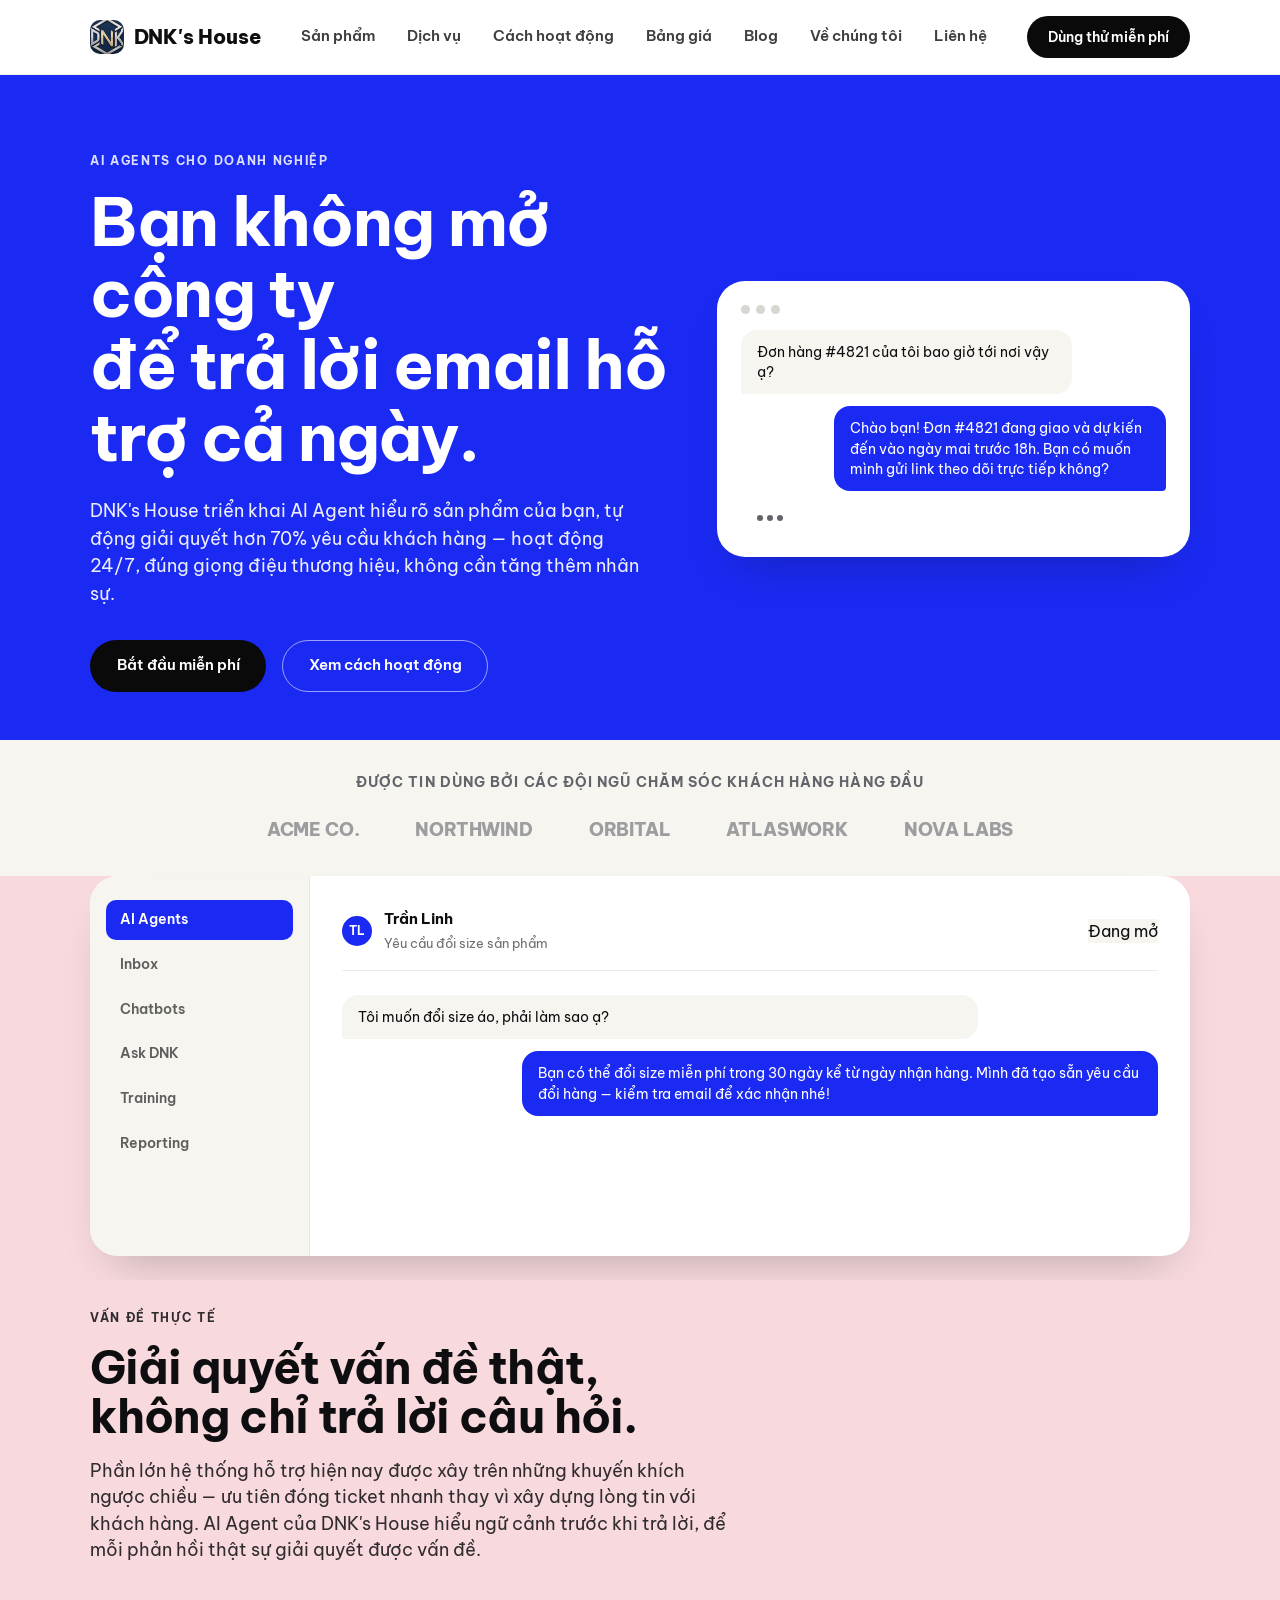
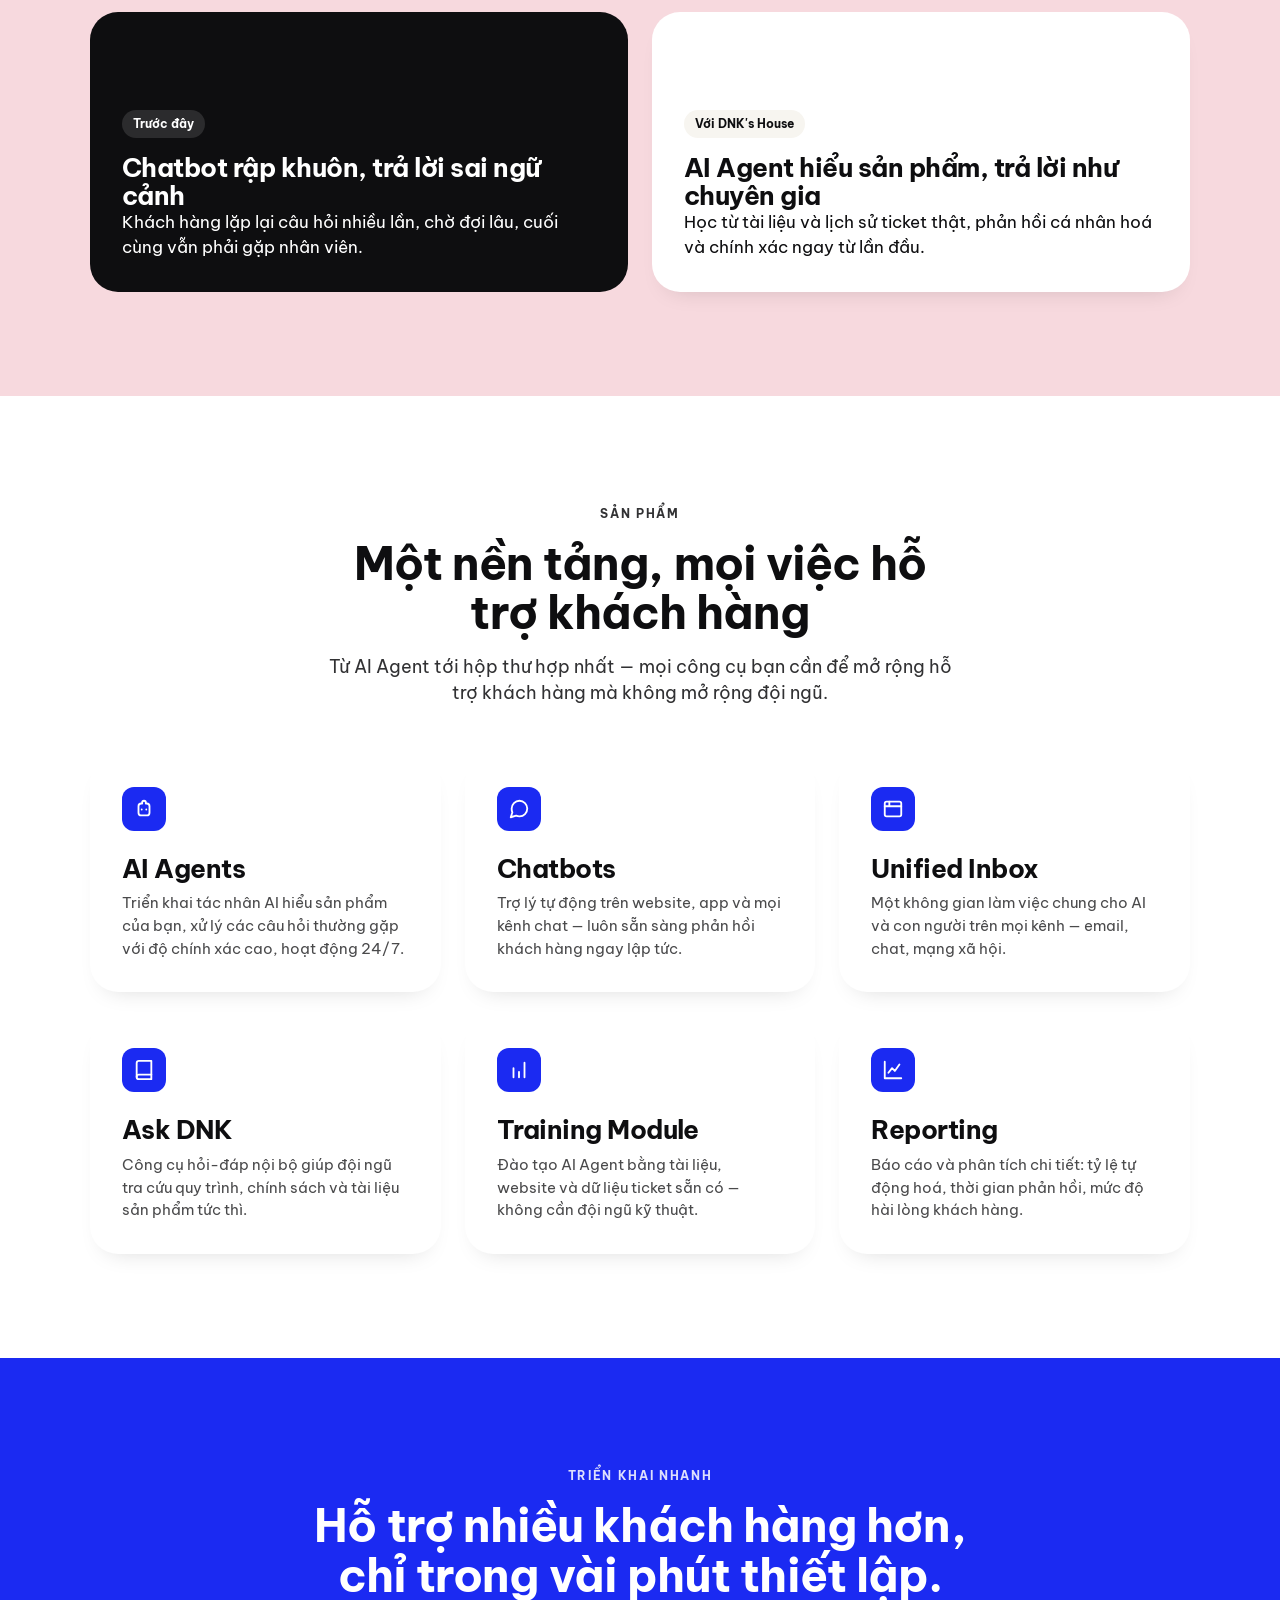
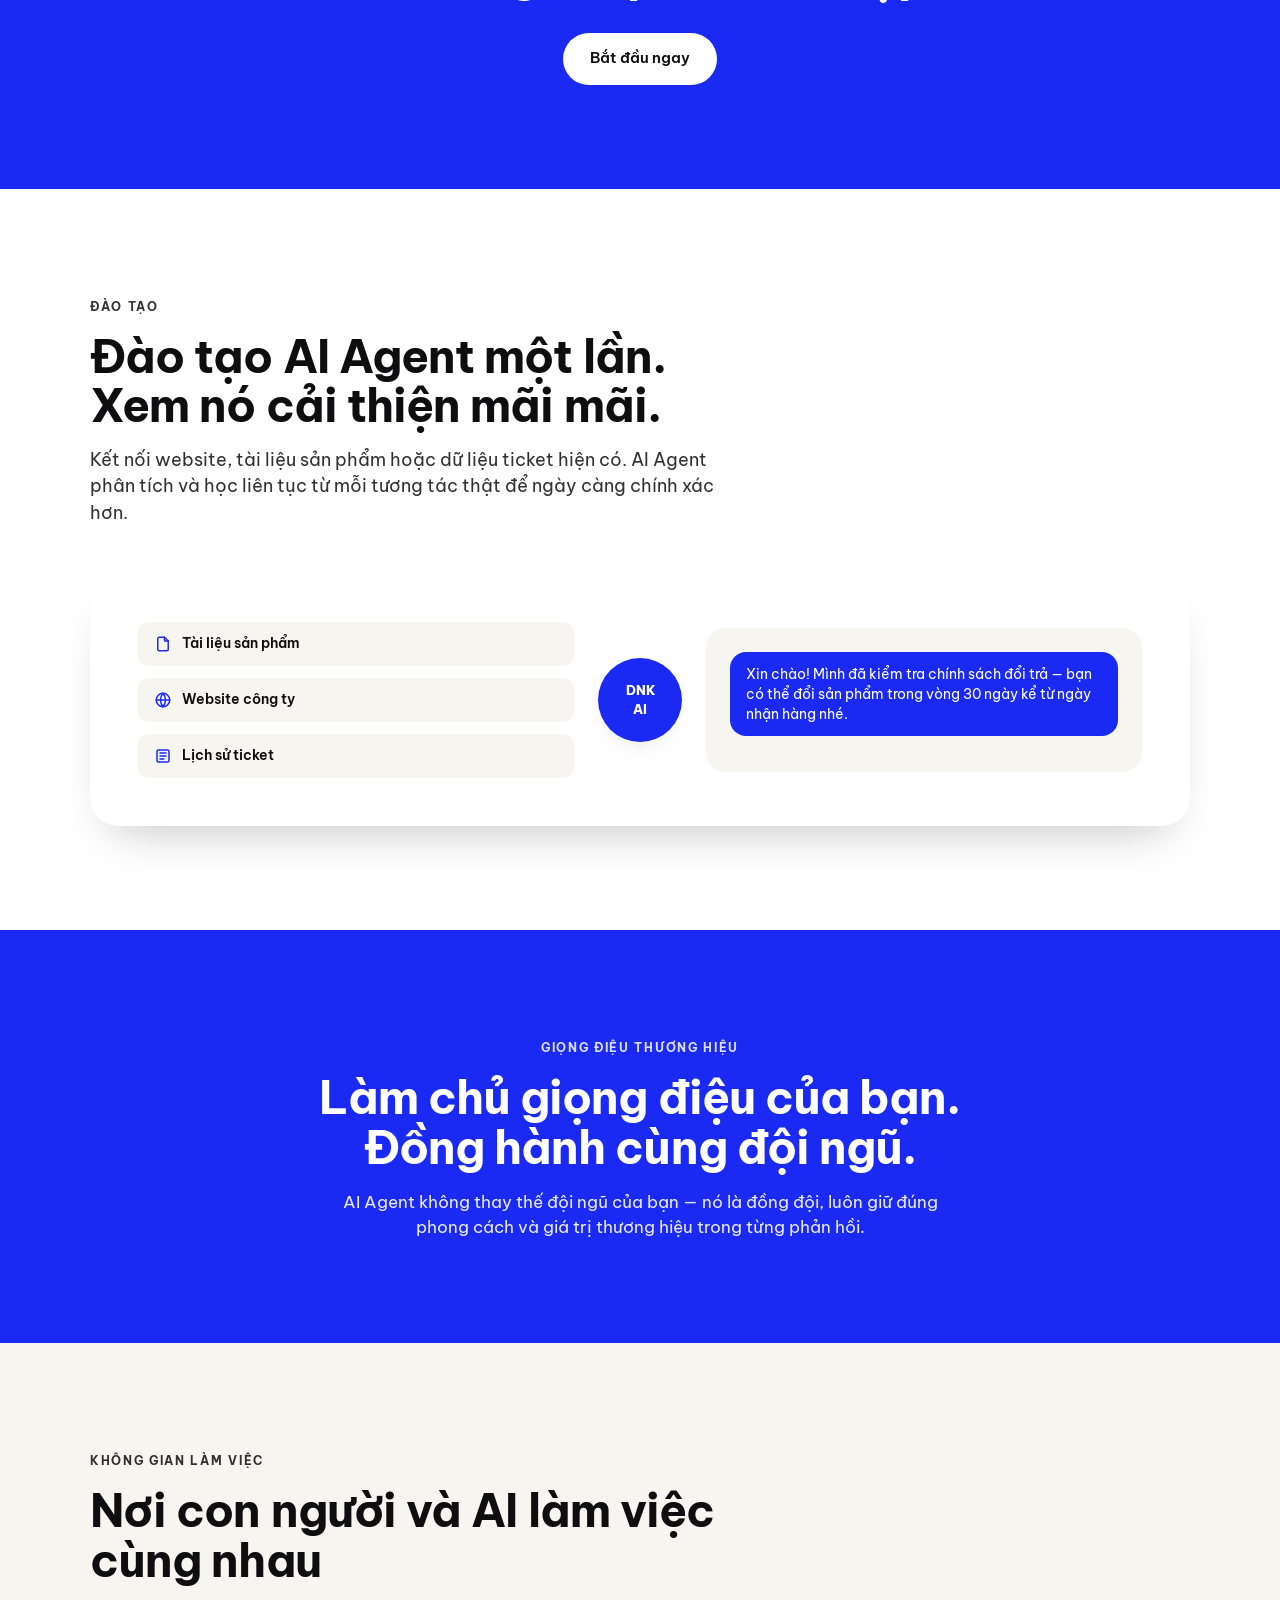
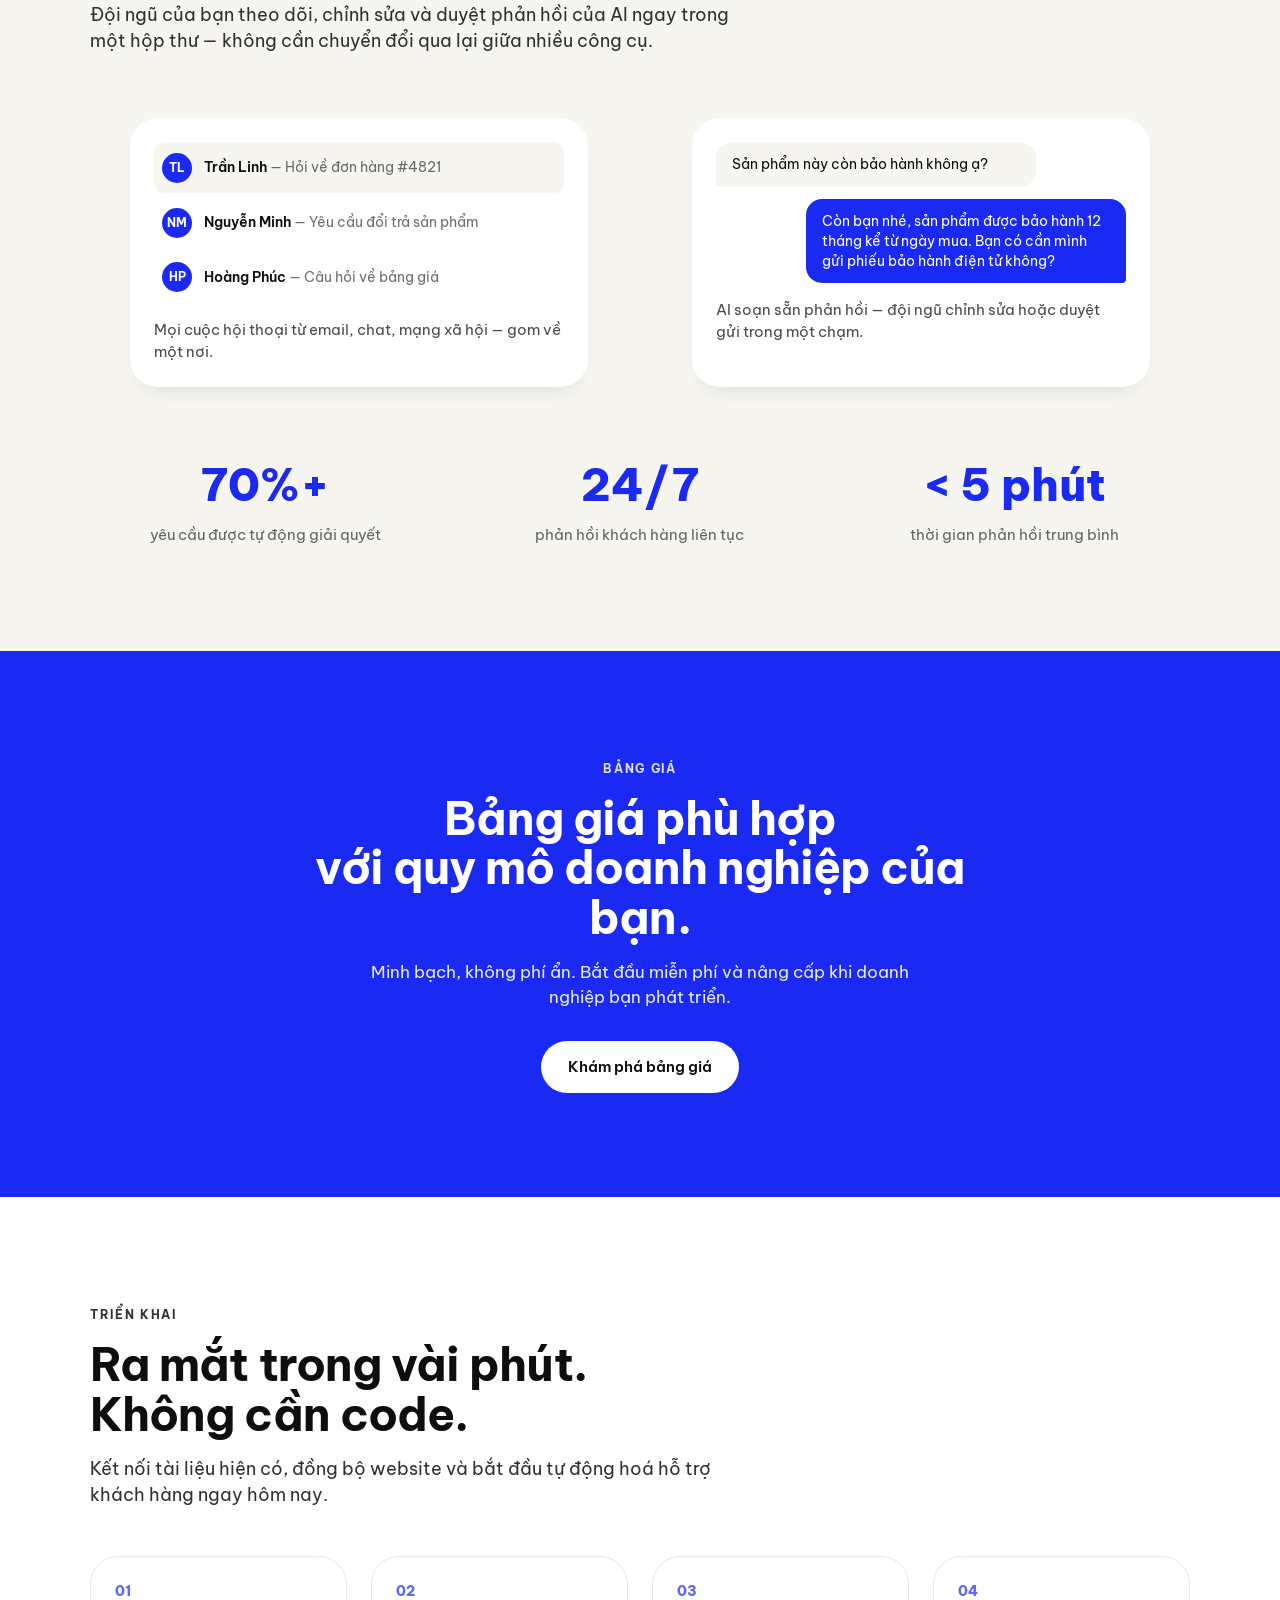
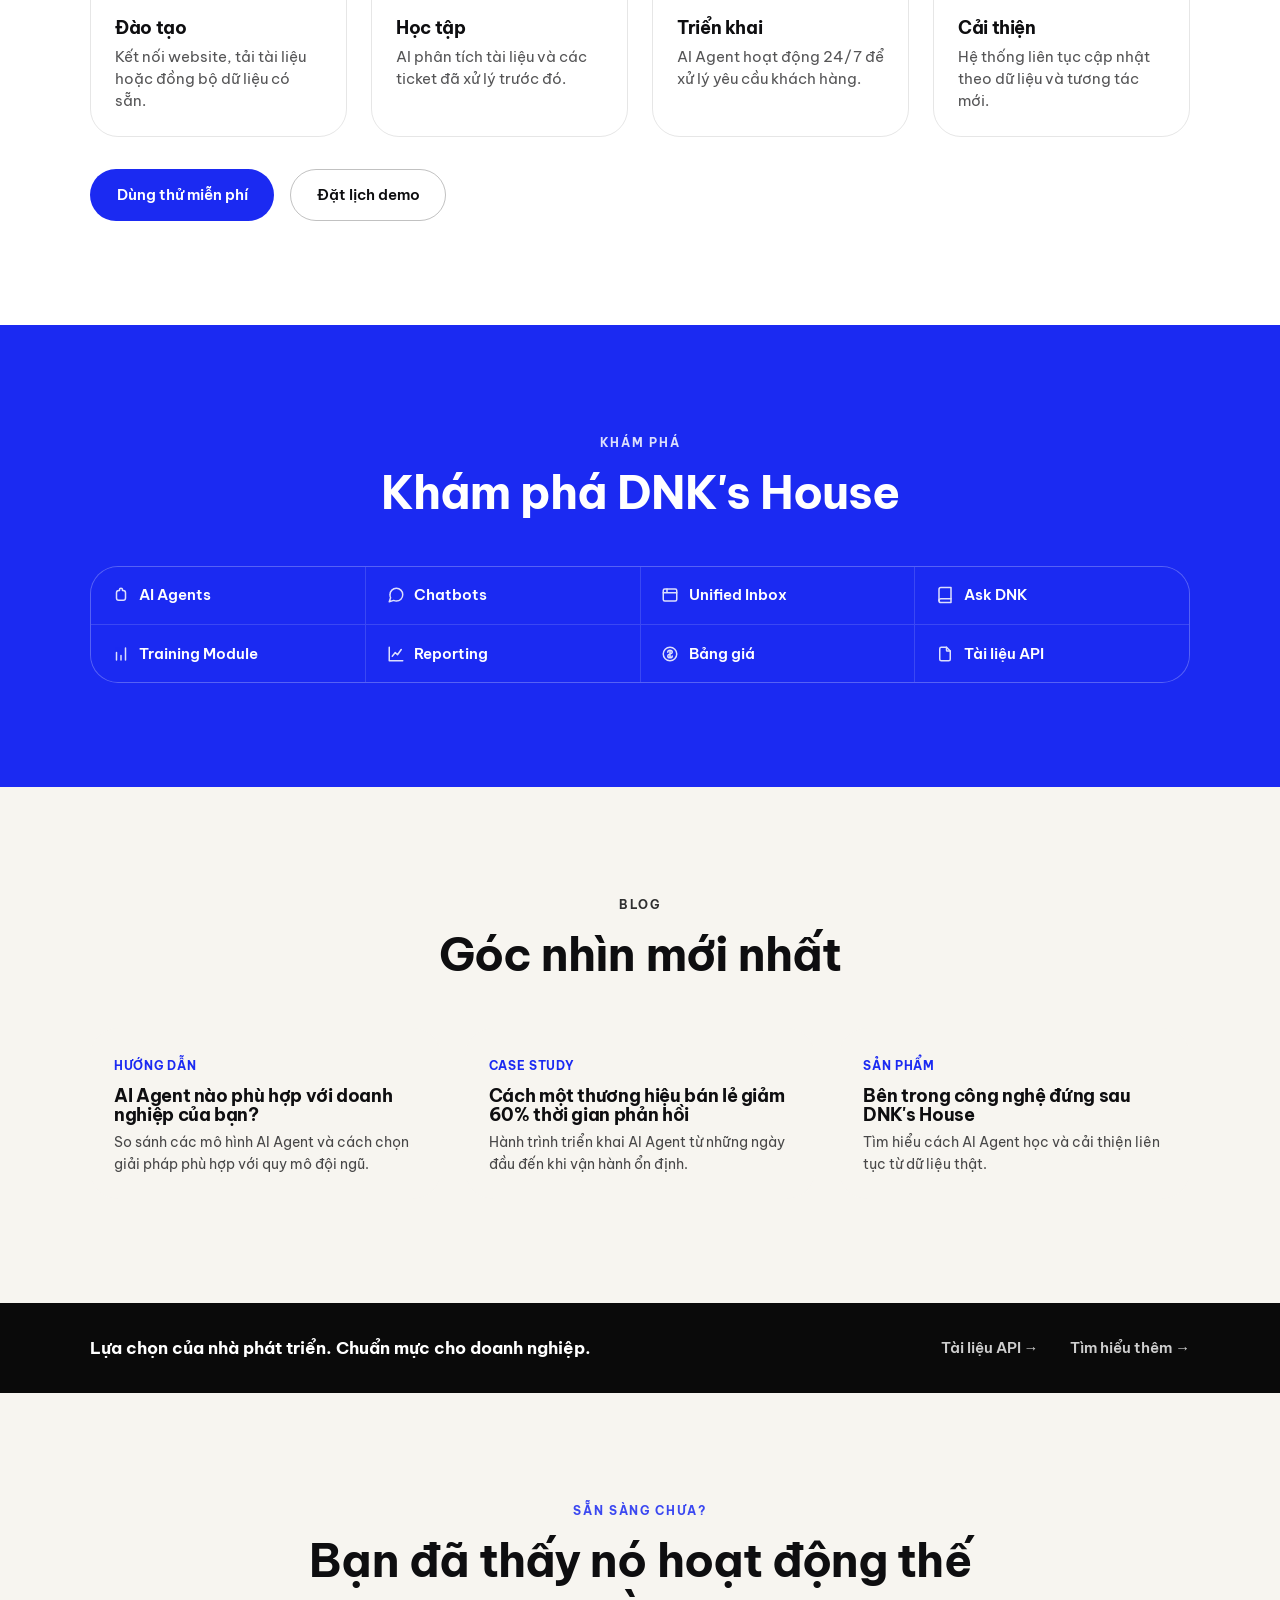
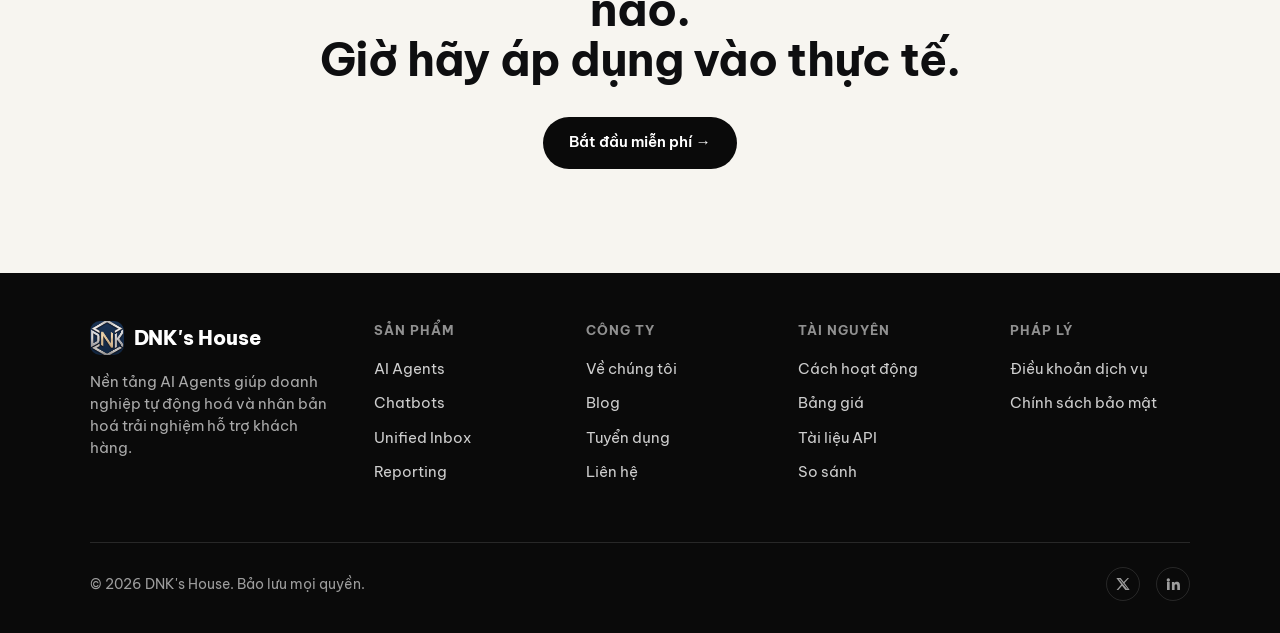
==== commit e3b9ada2: "Bổ sung trang con about, contact, services" ====
--- a/index.html
+++ b/index.html
@@ -24,7 +24,7 @@
 
     <header class="navbar">
       <div class="container">
-        <a href="#" class="logo">
+        <a href="index.html" class="logo">
           <img
             class="logo-mark"
             src="assets/images/logo.png"
@@ -35,9 +35,11 @@
 
         <nav class="nav-links" id="nav-links">
           <a href="#features">Sản phẩm</a>
+          <a href="pages/services.html">Dịch vụ</a>
           <a href="#how-it-works">Cách hoạt động</a>
           <a href="#pricing">Bảng giá</a>
           <a href="#insights">Blog</a>
+          <a href="pages/about.html">Về chúng tôi</a>
           <a href="pages/contact.html">Liên hệ</a>
         </nav>
 
@@ -839,7 +841,7 @@
       <div class="container">
         <div class="footer-top">
           <div class="footer-brand">
-            <a href="#" class="logo" style="color: #fff">
+            <a href="index.html" class="logo" style="color: #fff">
               <img
                 class="logo-mark"
                 src="assets/images/logo.png"
@@ -866,7 +868,7 @@
           <div class="footer-col">
             <h4>Công ty</h4>
             <ul>
-              <li><a href="#">Về chúng tôi</a></li>
+              <li><a href="pages/about.html">Về chúng tôi</a></li>
               <li><a href="#insights">Blog</a></li>
               <li><a href="#">Tuyển dụng</a></li>
               <li><a href="pages/contact.html">Liên hệ</a></li>
--- a/assets/css/components.css
+++ b/assets/css/components.css
@@ -1188,3 +1188,103 @@
     grid-template-columns: 1fr;
   }
 }
+
+/* ===== Services page — alternating service rows ===== */
+.service-section {
+  padding-block: var(--space-8);
+}
+
+.service-row {
+  display: grid;
+  grid-template-columns: 1fr 1fr;
+  gap: var(--space-6);
+  align-items: center;
+}
+
+.service-row.reverse .service-copy {
+  order: 2;
+}
+
+.service-row.reverse .service-visual {
+  order: 1;
+}
+
+.service-number {
+  font-size: 0.85rem;
+  font-weight: 800;
+  letter-spacing: 0.08em;
+  color: var(--color-blue);
+  margin-bottom: var(--space-3);
+}
+
+.service-check-list {
+  margin-top: var(--space-4);
+  display: flex;
+  flex-direction: column;
+  gap: var(--space-2);
+}
+
+.service-check-list li {
+  display: flex;
+  gap: 0.65rem;
+  align-items: flex-start;
+  font-size: 0.95rem;
+  opacity: 0.85;
+}
+
+.service-check-list svg {
+  width: 20px;
+  height: 20px;
+  flex-shrink: 0;
+  color: var(--color-blue);
+  margin-top: 2px;
+}
+
+.service-visual {
+  max-width: 460px;
+  margin-inline: auto;
+  width: 100%;
+}
+
+.report-card {
+  background: #fff;
+  border-radius: var(--radius-lg);
+  box-shadow: var(--shadow-card);
+  padding: var(--space-5);
+}
+
+.report-card .stats-row {
+  margin-top: 0;
+  grid-template-columns: 1fr;
+  gap: var(--space-4);
+  text-align: left;
+}
+
+.report-card .stat {
+  text-align: left;
+  display: flex;
+  align-items: baseline;
+  gap: var(--space-3);
+  padding-bottom: var(--space-3);
+  border-bottom: 1px solid rgba(10, 10, 10, 0.08);
+}
+
+.report-card .stat:last-child {
+  border-bottom: none;
+  padding-bottom: 0;
+}
+
+@media (max-width: 960px) {
+  .service-row {
+    grid-template-columns: 1fr;
+  }
+
+  .service-row.reverse .service-copy,
+  .service-row.reverse .service-visual {
+    order: unset;
+  }
+
+  .service-visual {
+    order: -1;
+  }
+}
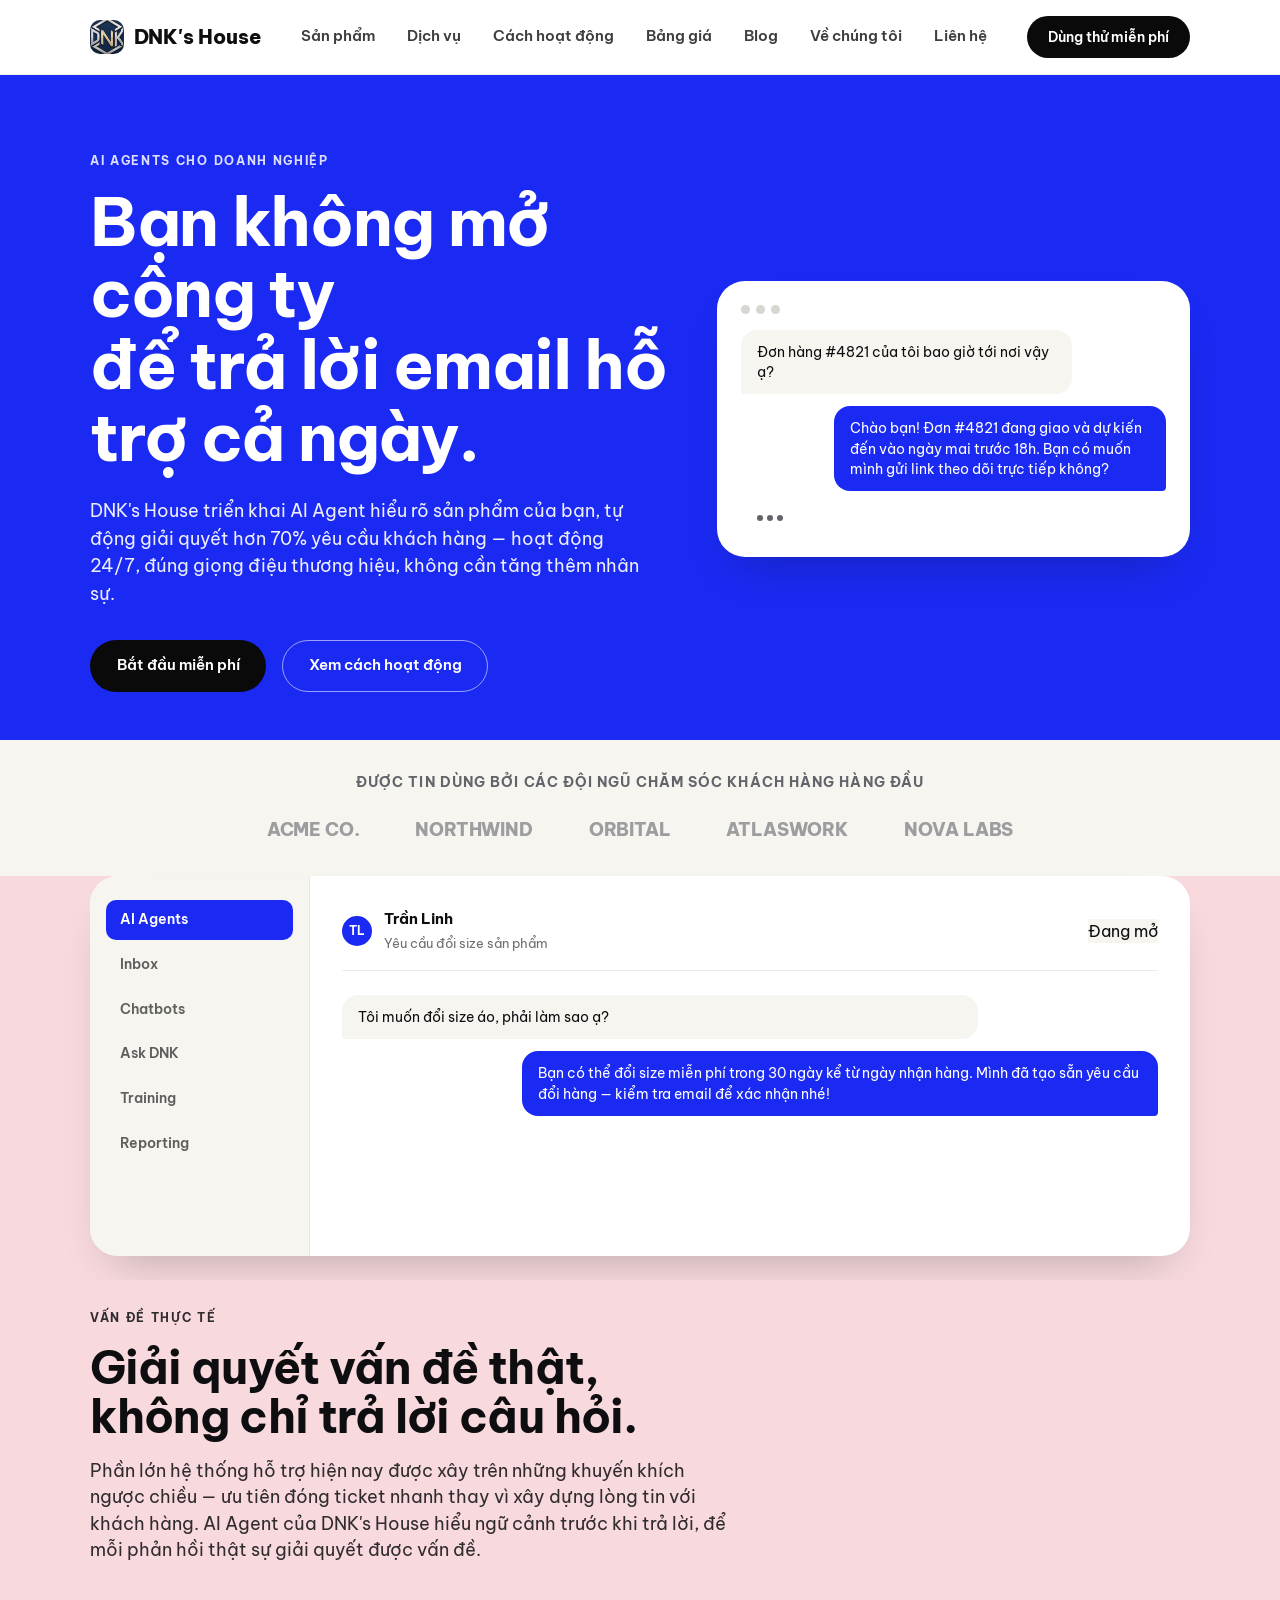
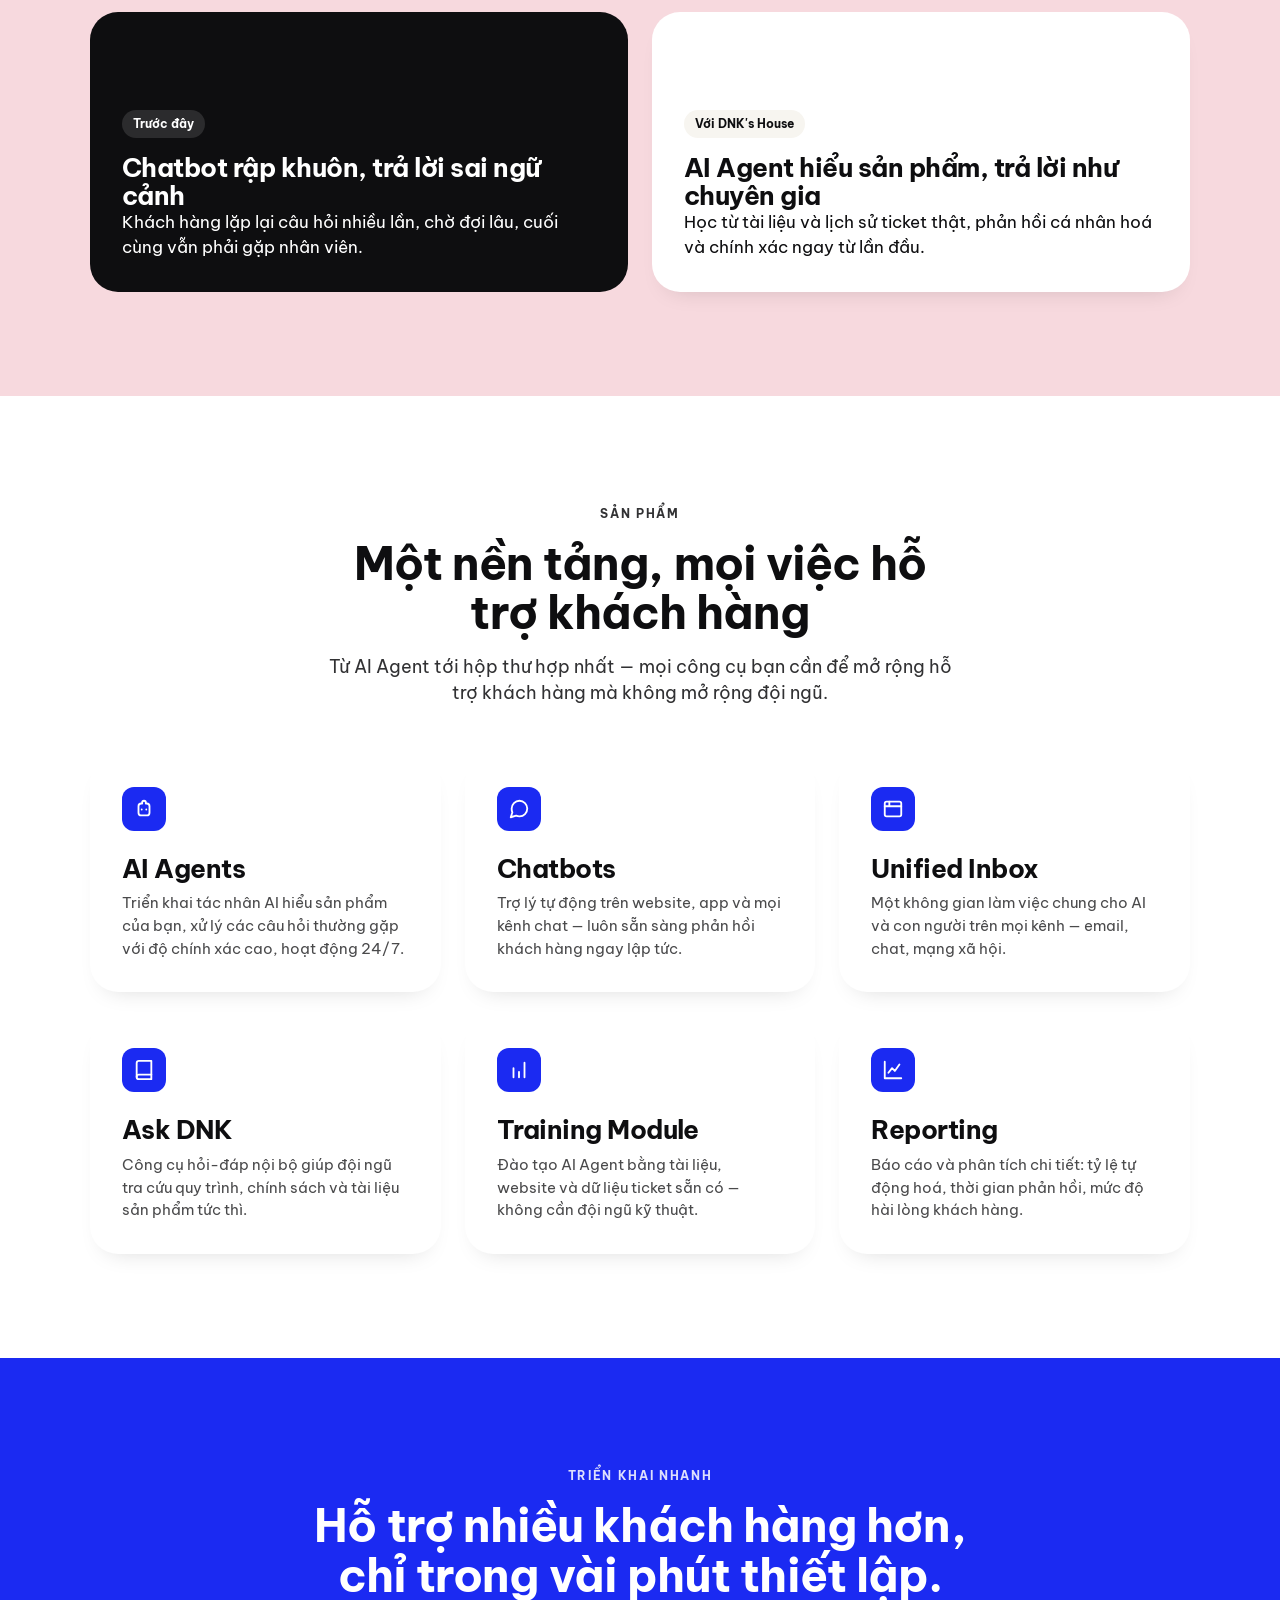
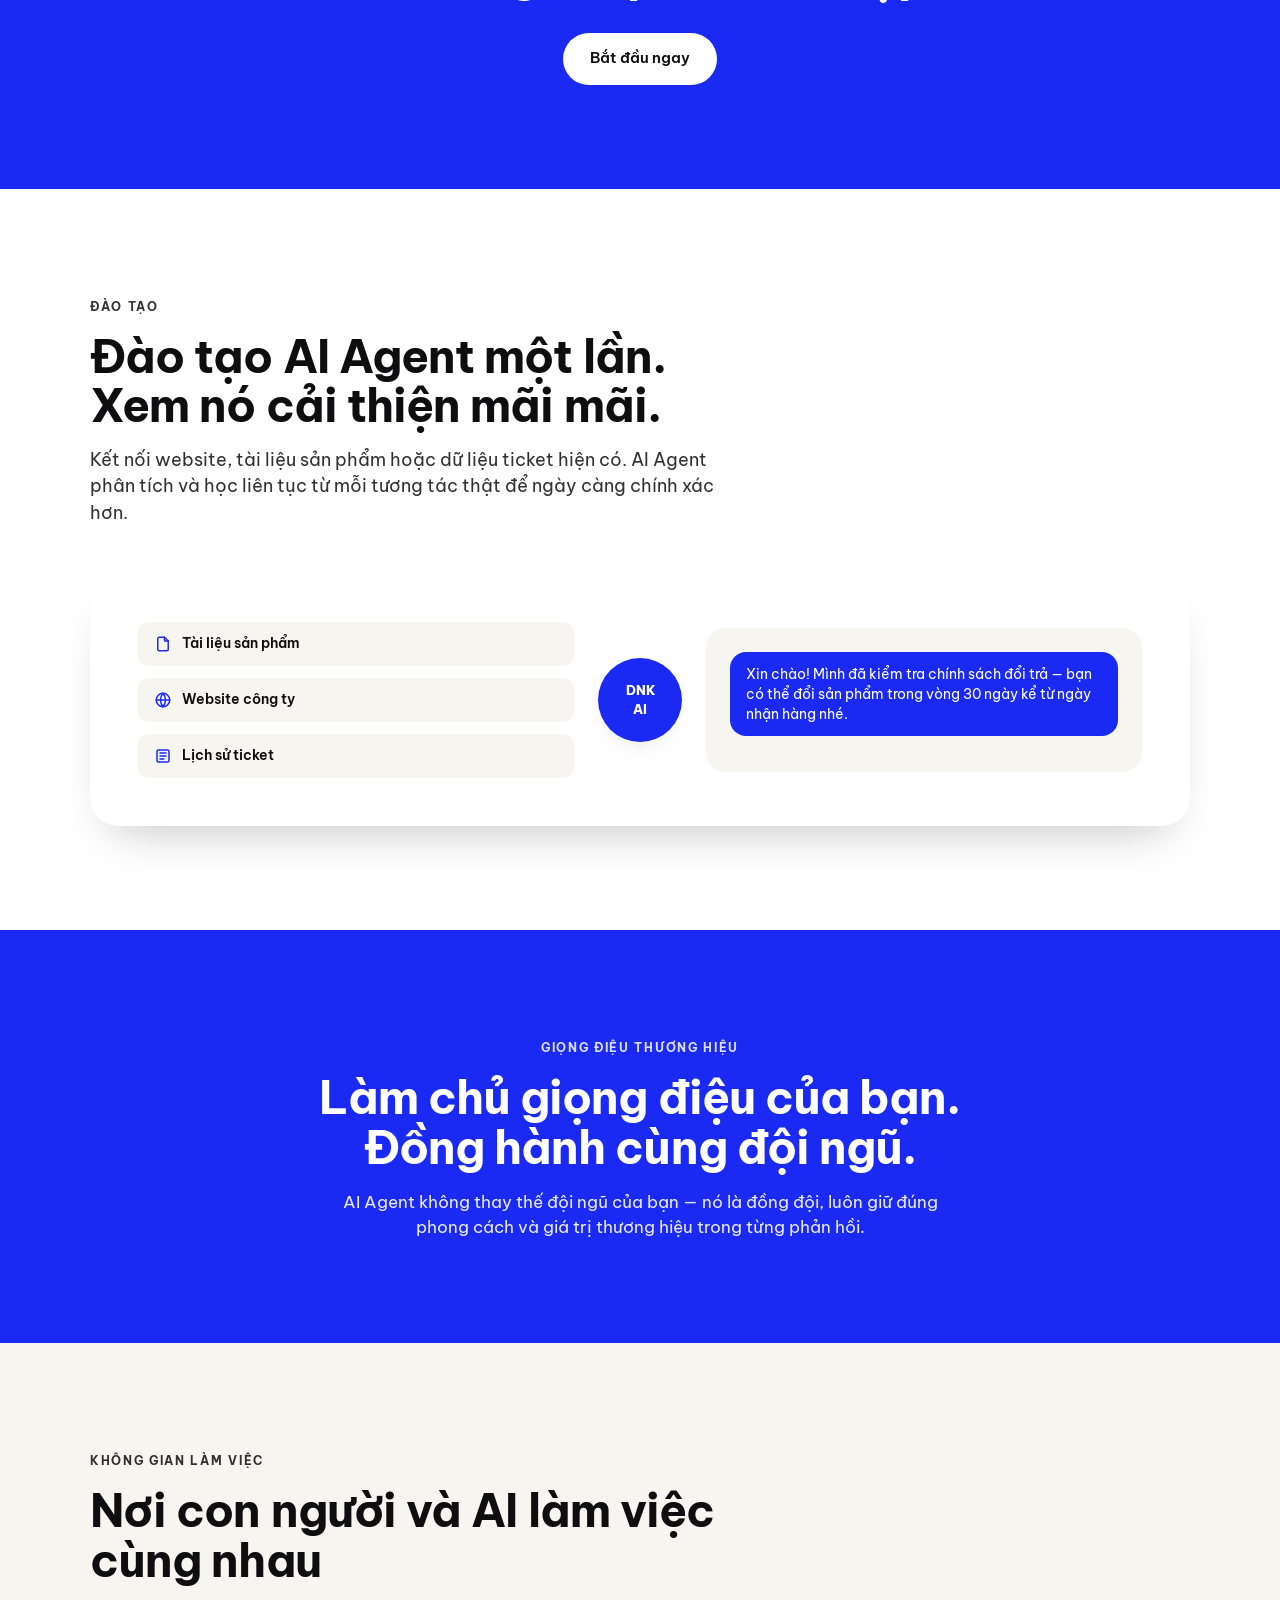
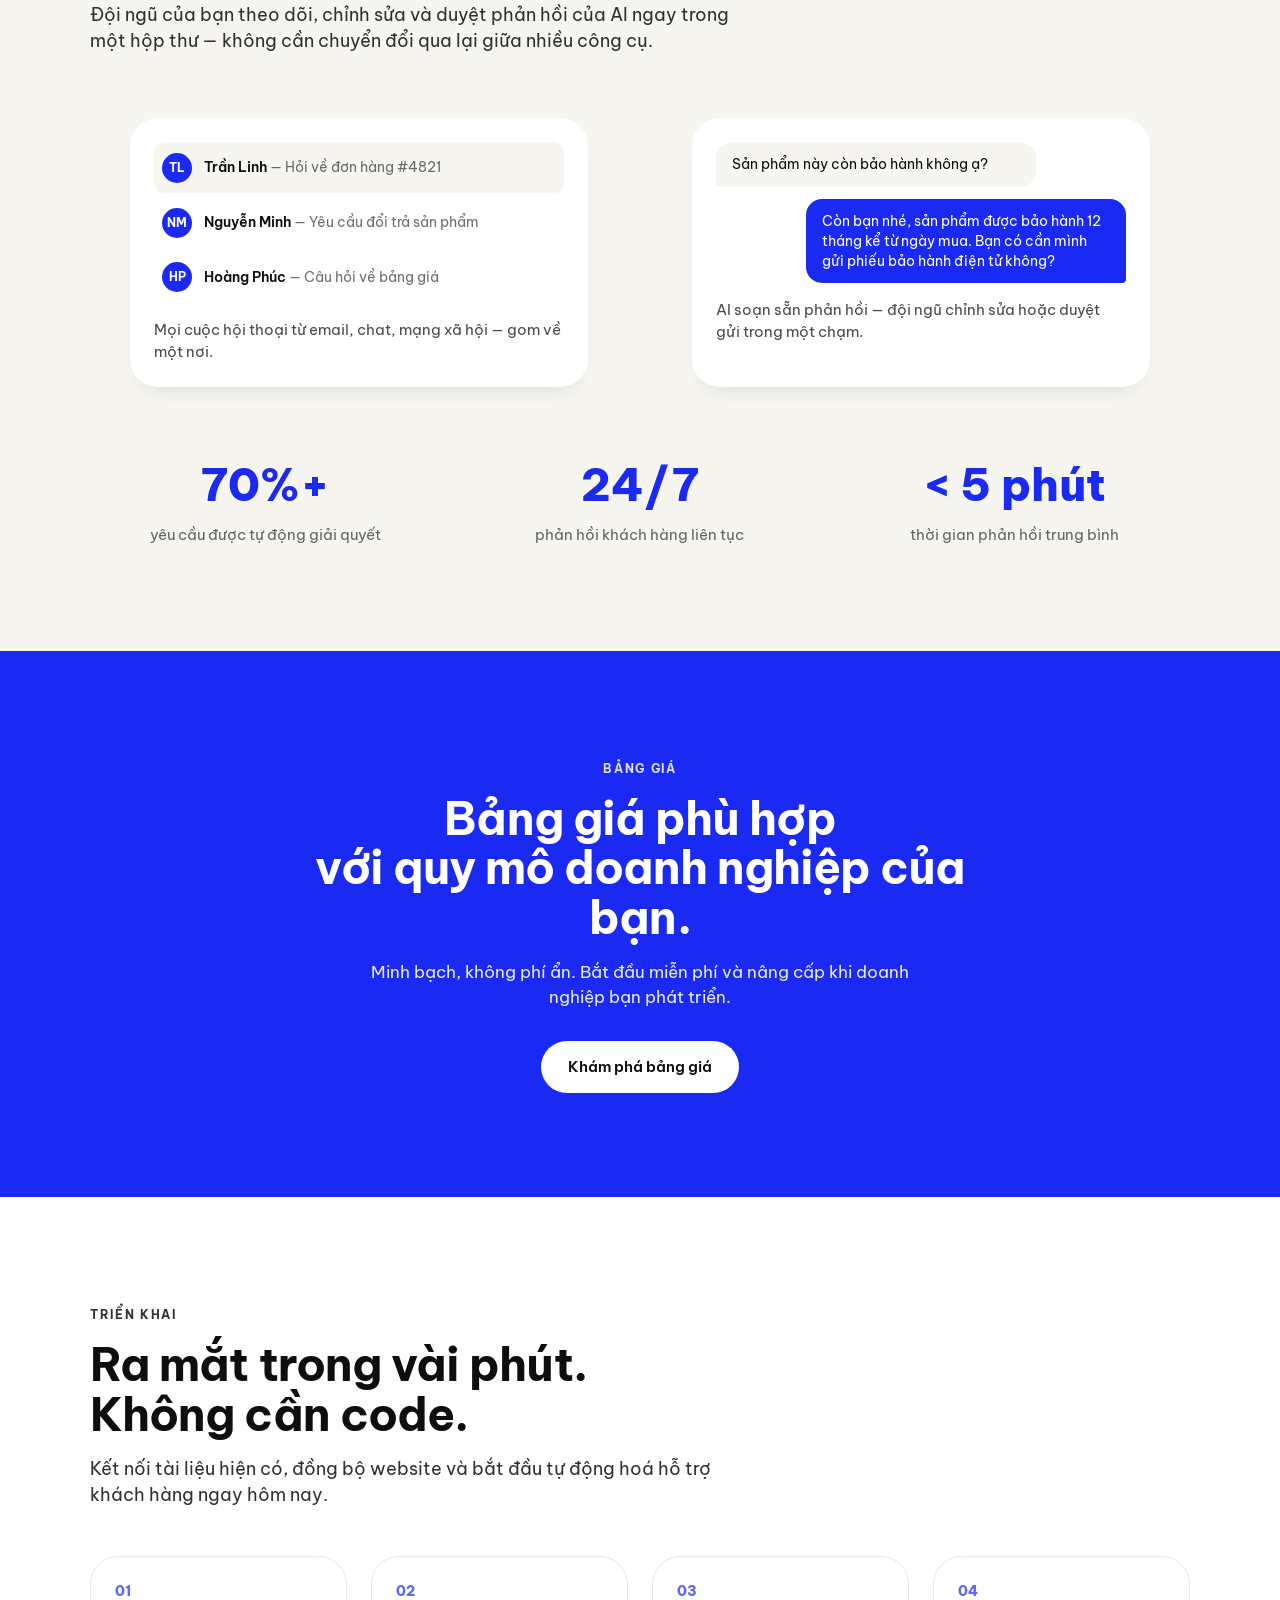
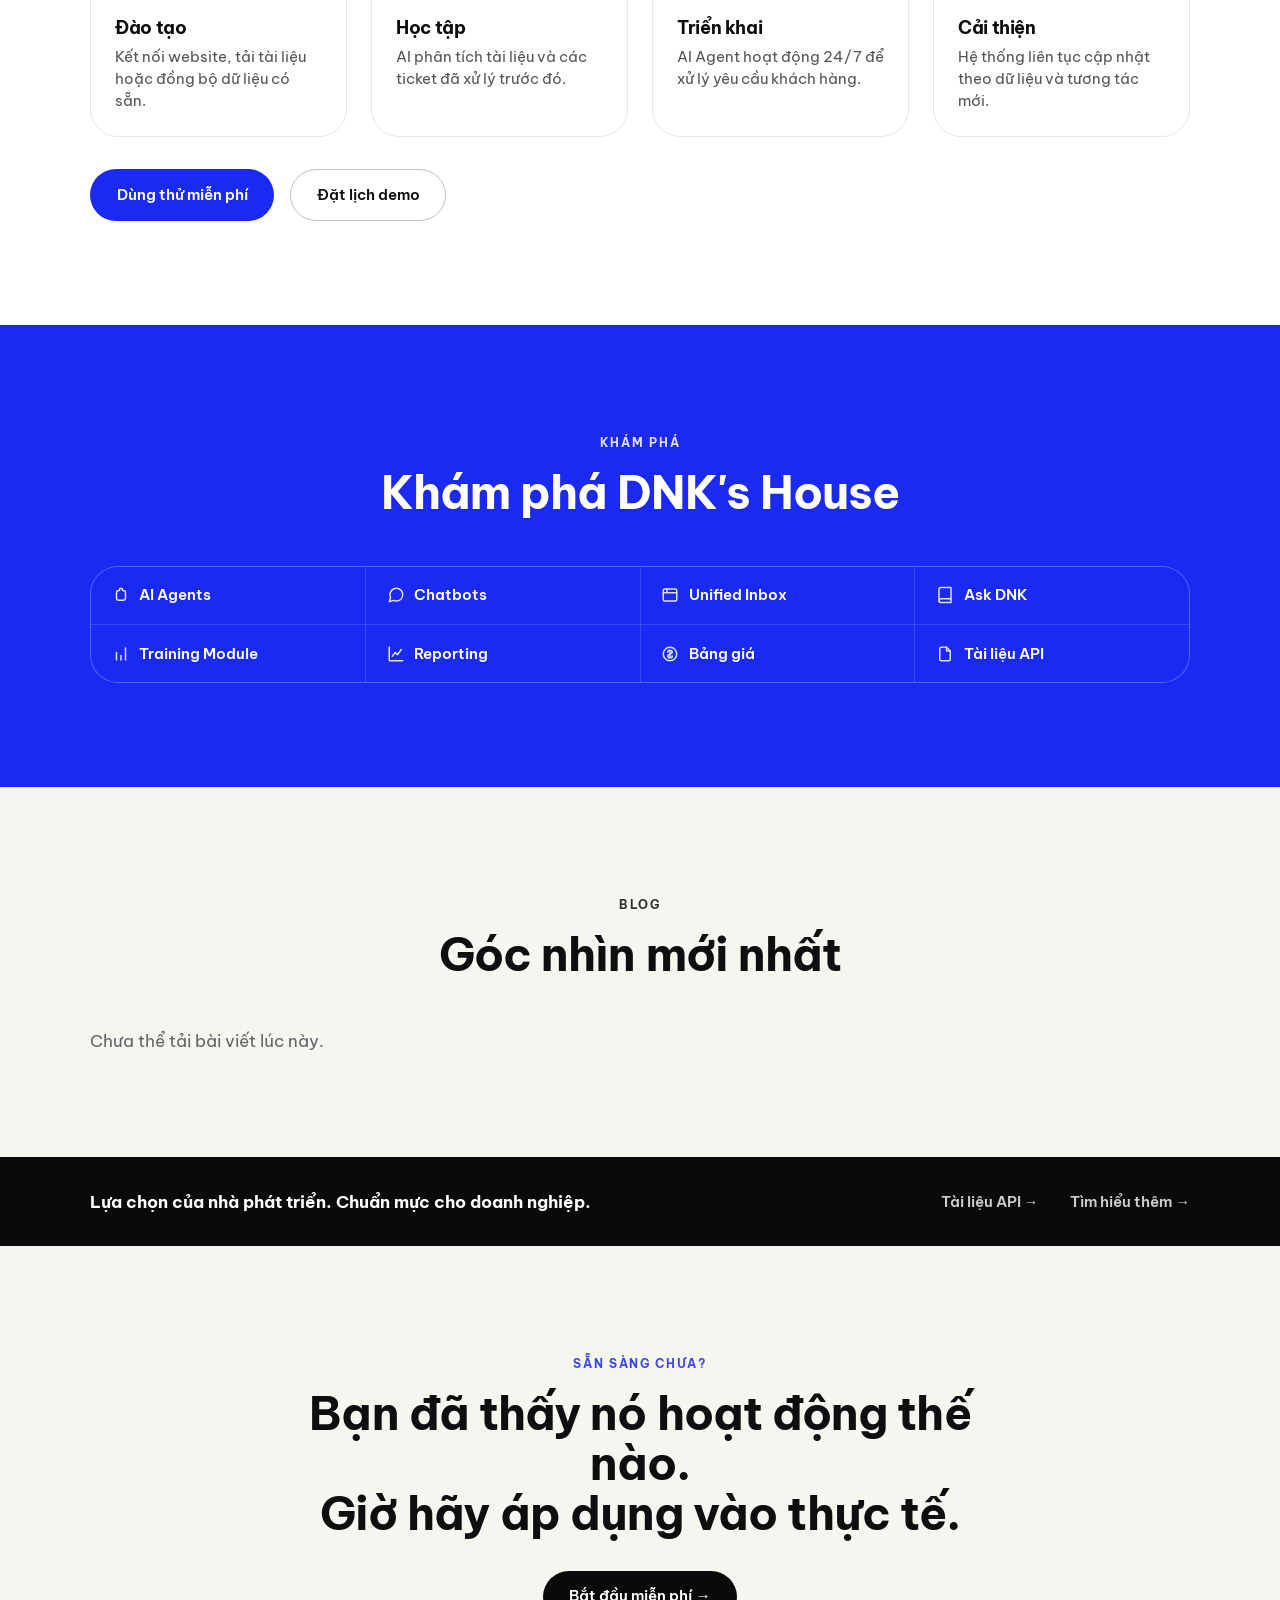
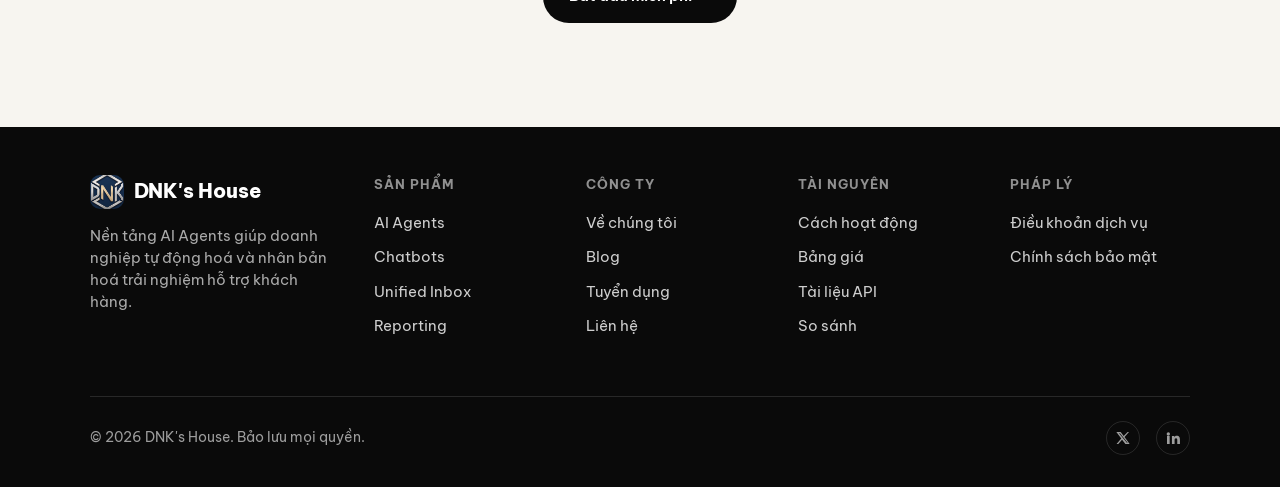
==== commit 2819a68b: "Bổ sung admin portal" ====
--- a/index.html
+++ b/index.html
@@ -779,7 +779,7 @@
             <h2>Góc nhìn mới nhất</h2>
           </div>
 
-          <div class="insight-grid">
+          <div class="insight-grid" id="insight-posts" aria-live="polite">
             <article class="insight-card reveal">
               <span class="tag">Hướng dẫn</span>
               <h3>AI Agent nào phù hợp với doanh nghiệp của bạn?</h3>
@@ -917,5 +917,7 @@
     </footer>
 
     <script src="assets/js/main.js"></script>
+    <script src="assets/js/supabase-config.js"></script>
+    <script src="assets/js/blog.js"></script>
   </body>
 </html>
--- a/assets/css/components.css
+++ b/assets/css/components.css
@@ -1274,6 +1274,22 @@
   padding-bottom: 0;
 }
 
+/* ===== Blog ===== */
+.insight-card h3 a { display: inline; }
+.insight-image { width: 100%; aspect-ratio: 16 / 9; object-fit: cover; border-radius: var(--radius-sm); margin-bottom: var(--space-3); }
+.blog-empty { grid-column: 1 / -1; color: var(--color-gray-600); }
+.blog-page { min-height: 100vh; padding-block: clamp(7rem, 12vw, 10rem) var(--space-8); }
+.blog-post { max-width: 800px; }
+.blog-post > h1 { margin-bottom: var(--space-3); }
+.blog-date { color: var(--color-gray-600); font-size: .9rem; margin-bottom: var(--space-5); }
+.blog-cover { width: 100%; max-height: 460px; object-fit: cover; border-radius: var(--radius-md); margin-bottom: var(--space-6); }
+.blog-body { font-size: 1.06rem; line-height: 1.75; }
+.blog-body > * + * { margin-top: var(--space-3); }
+.blog-body h2, .blog-body h3 { margin-top: var(--space-5); }
+.blog-body ul { list-style: disc; padding-left: var(--space-4); }
+.blog-body img { border-radius: var(--radius-md); margin-block: var(--space-4); }
+.blog-body a { color: var(--color-blue); text-decoration: underline; }
+
 @media (max-width: 960px) {
   .service-row {
     grid-template-columns: 1fr;
